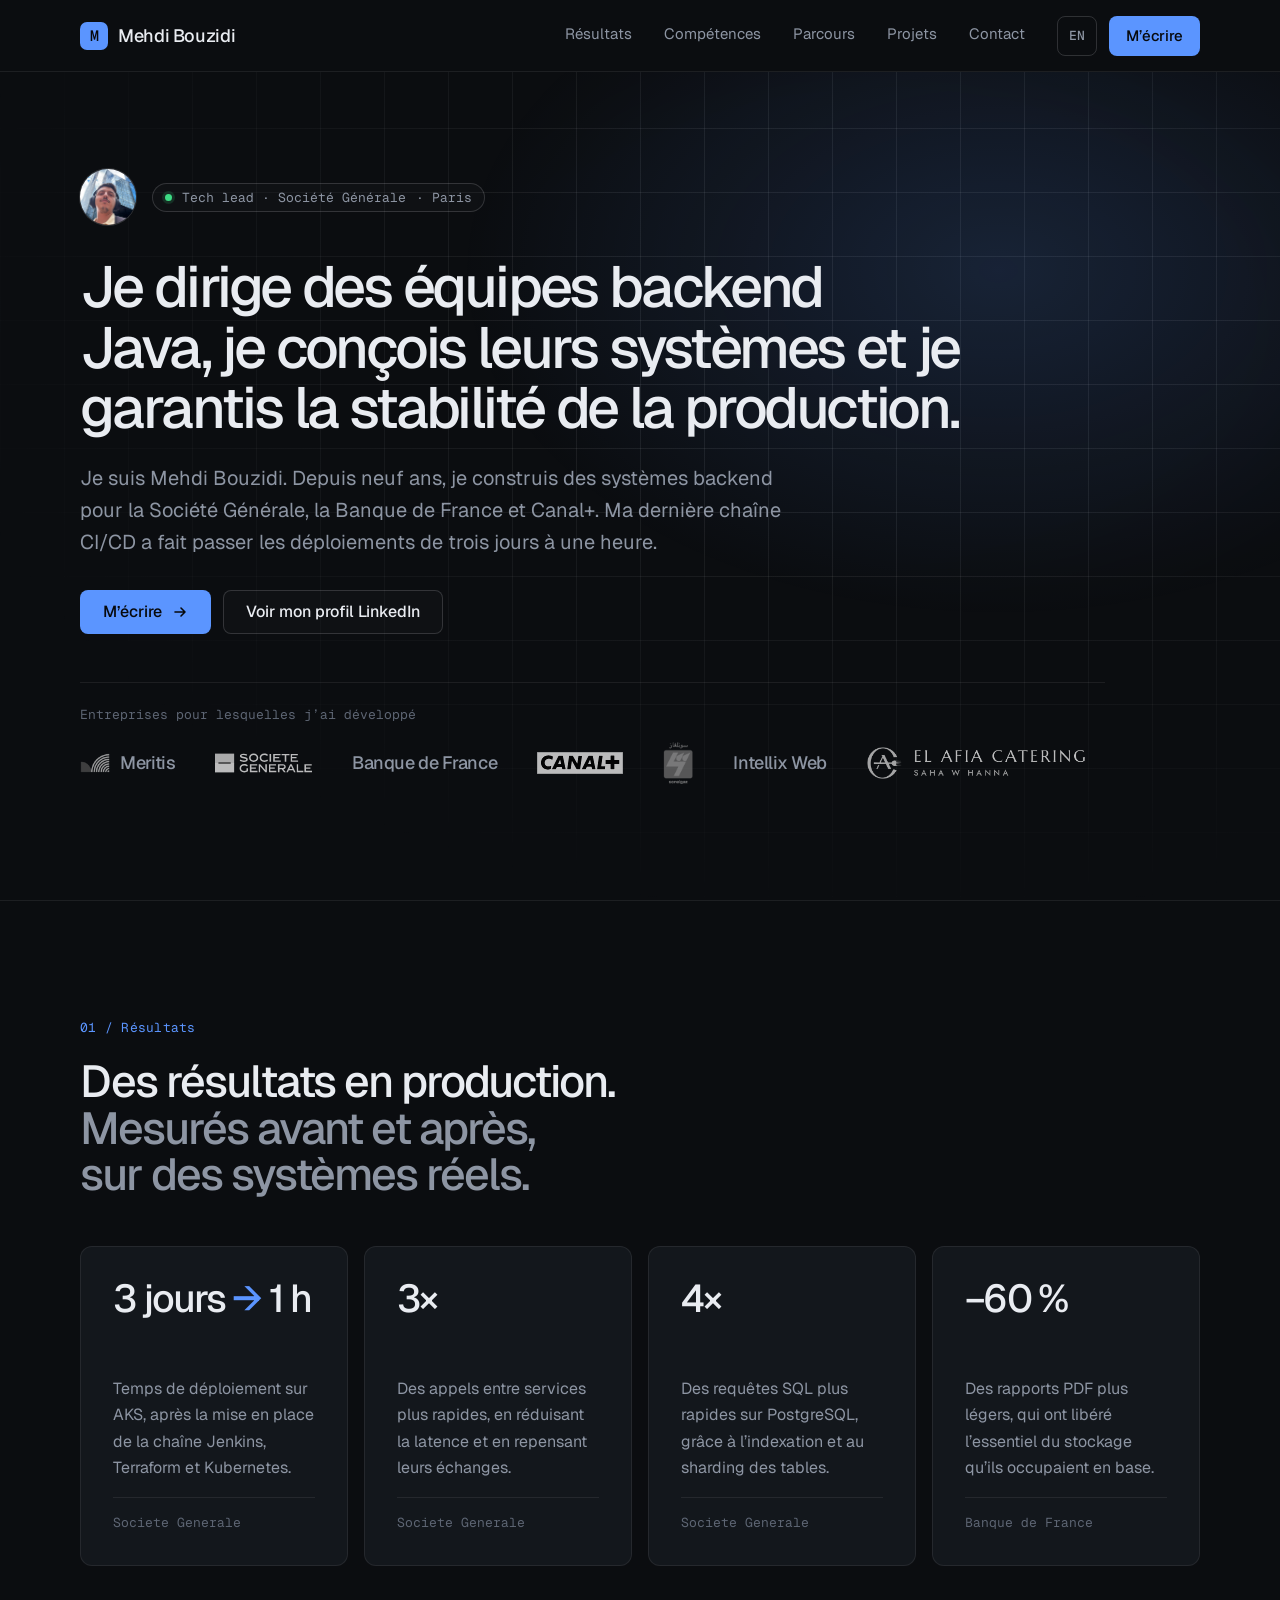
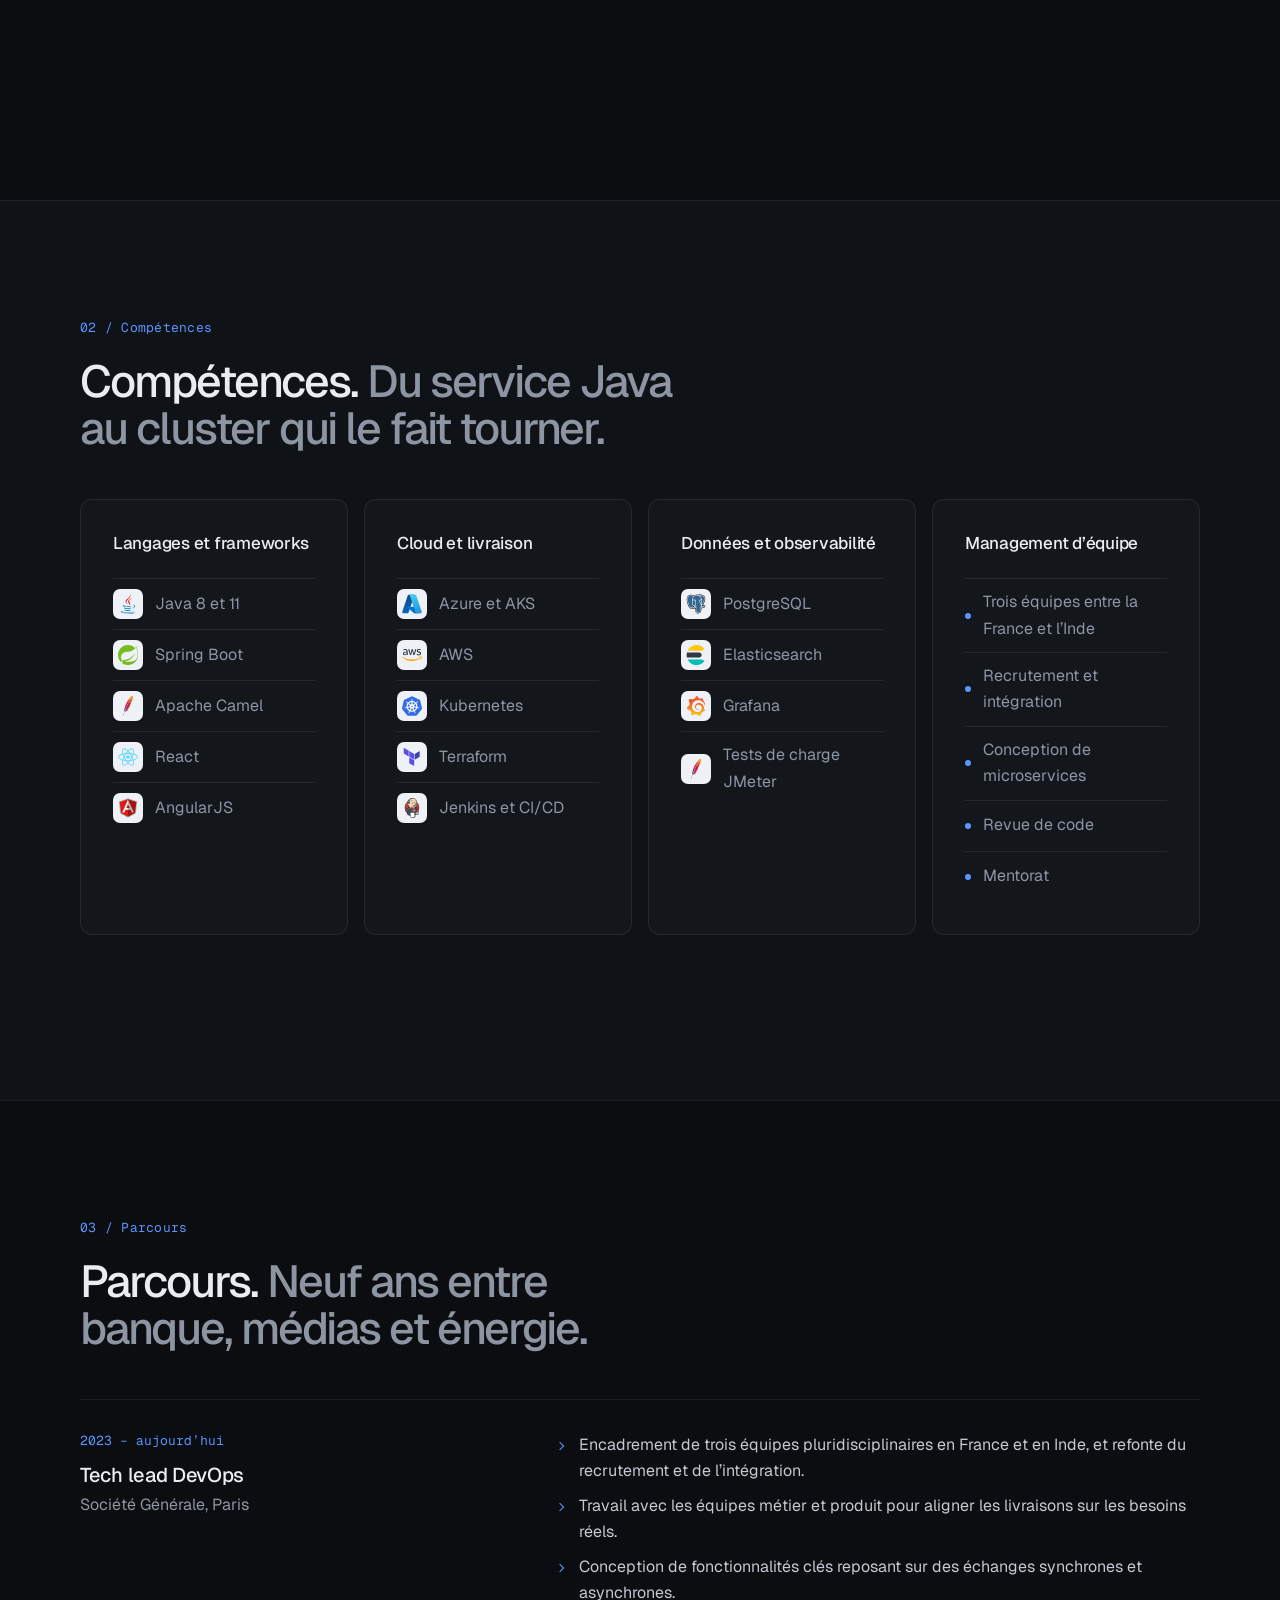
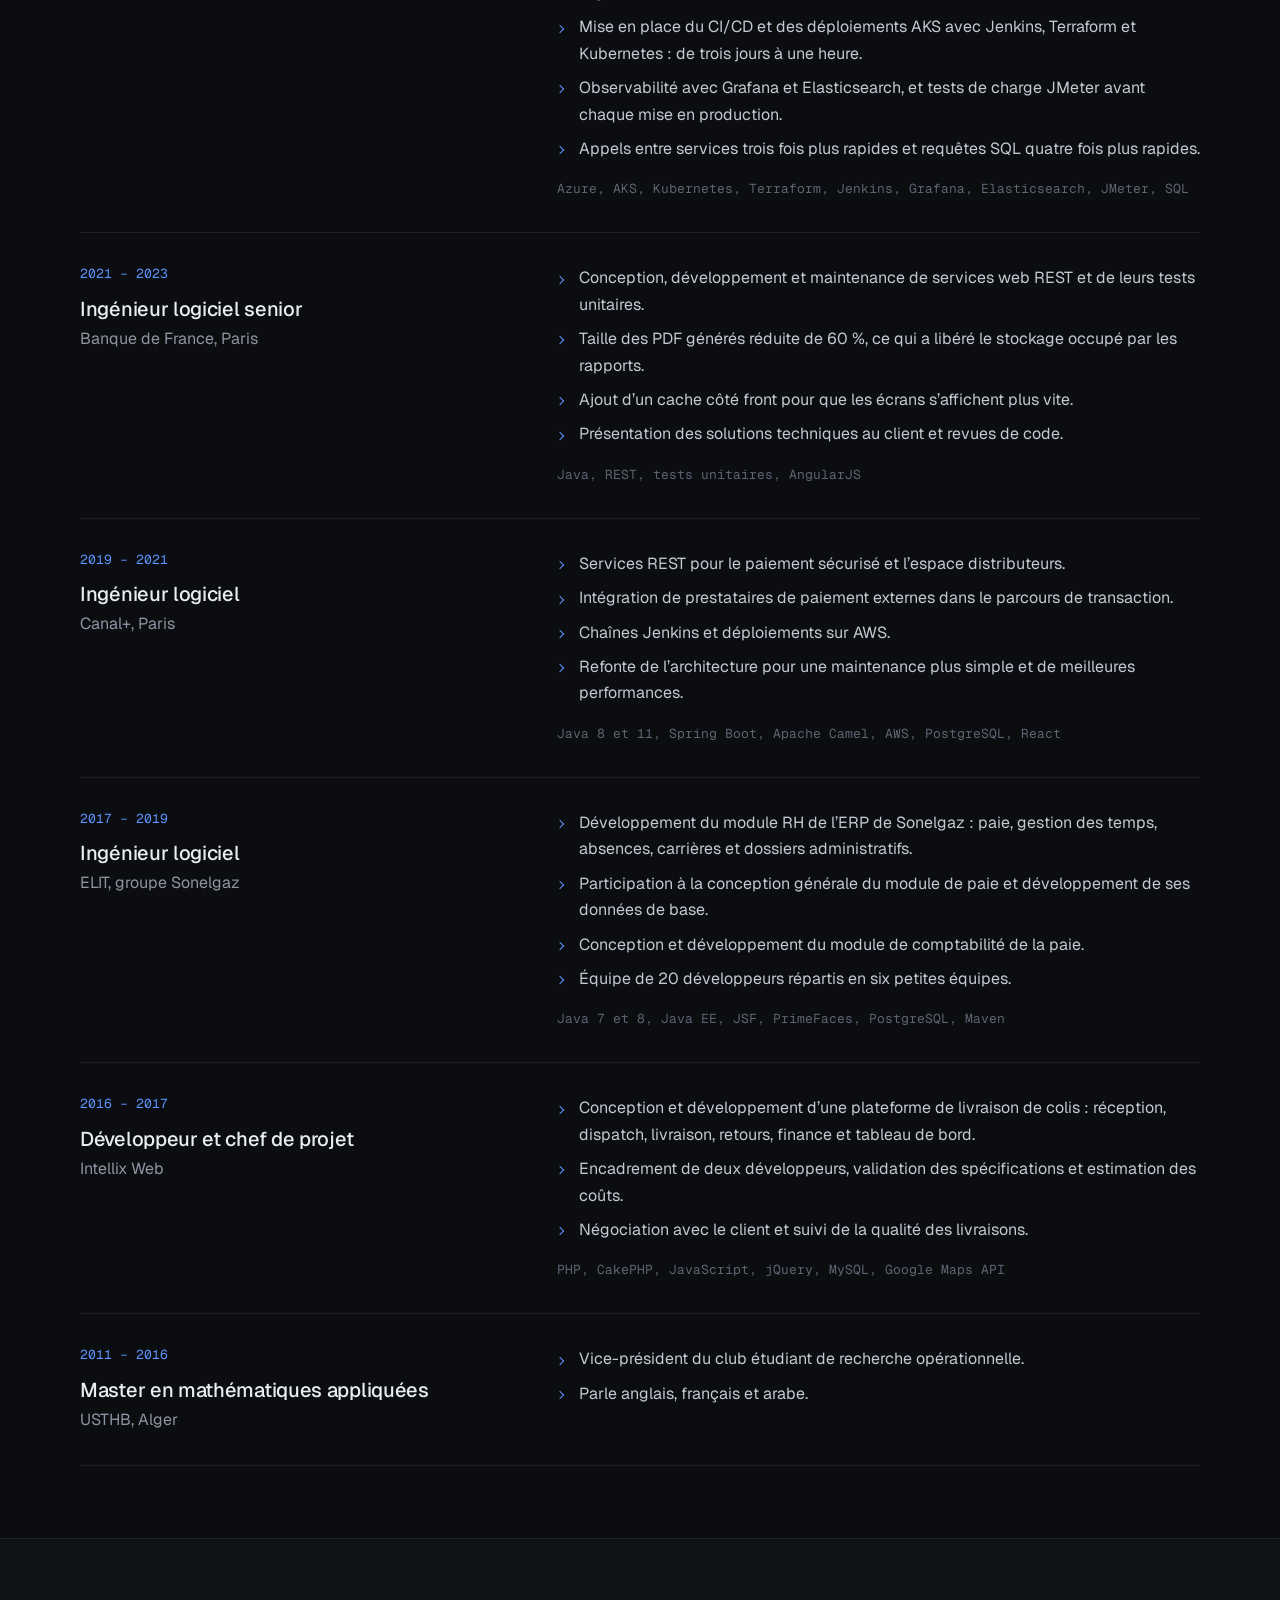
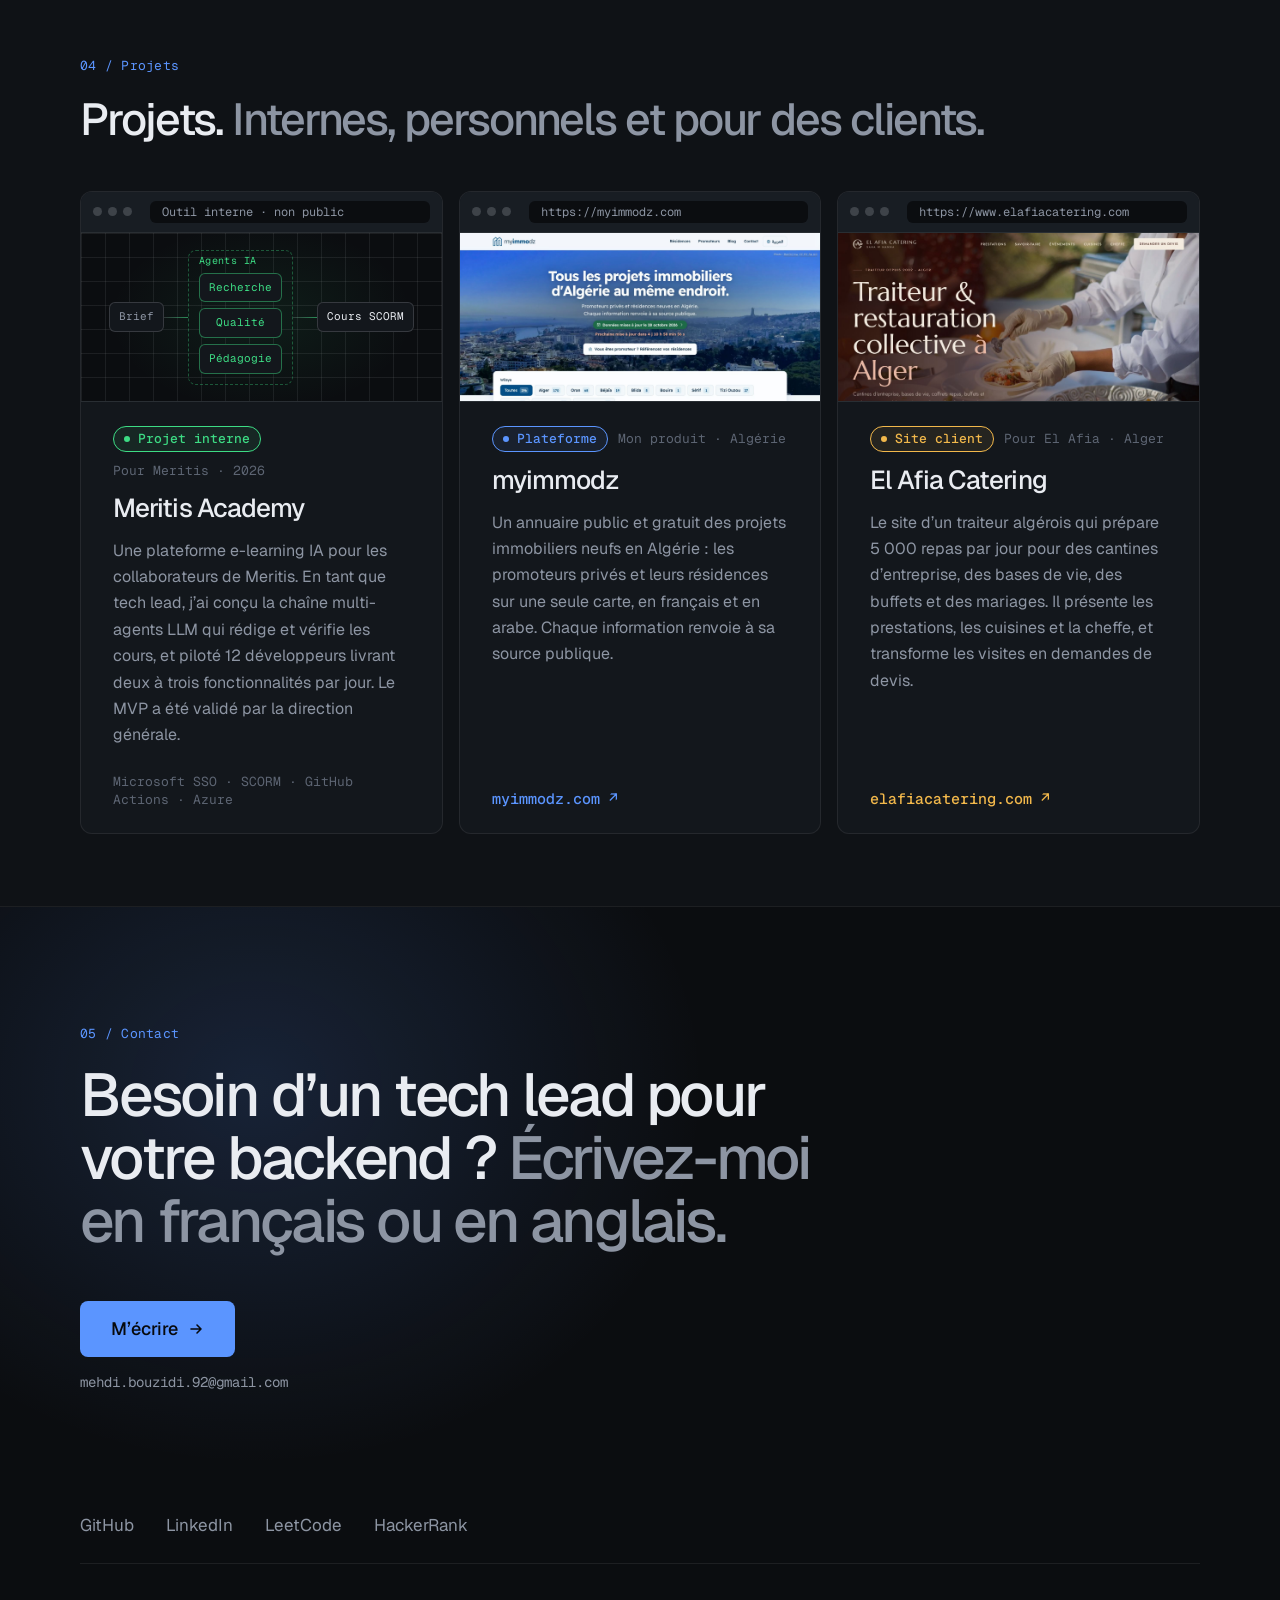
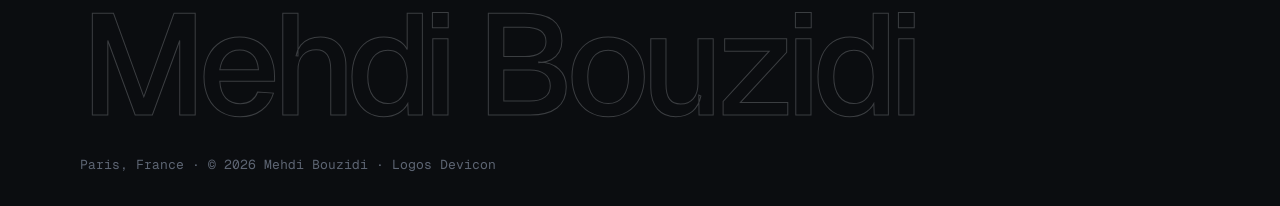
==== fr/index.html @ deb36b51 "Add a French version at /fr/ - fr/index.html: the full page translated, with French title, descripti" ====
<!DOCTYPE html>
<html lang="fr">
<head>
  <meta charset="UTF-8">
  <meta name="viewport" content="width=device-width, initial-scale=1, viewport-fit=cover">
  <title>Mehdi Bouzidi — Tech lead Java et DevOps à Paris</title>
  <meta name="description" content="Mehdi Bouzidi, tech lead à Paris. Neuf ans à mener des équipes Java et Spring Boot et à faire tourner la production sur Kubernetes, Azure et AWS.">
  <meta name="author" content="Mehdi Bouzidi">
  <meta name="robots" content="index, follow, max-image-preview:large">
  <link rel="canonical" href="https://mehdibouzidi.com/fr/">
  <link rel="alternate" hreflang="en" href="https://mehdibouzidi.com/">
  <link rel="alternate" hreflang="fr" href="https://mehdibouzidi.com/fr/">
  <link rel="alternate" hreflang="x-default" href="https://mehdibouzidi.com/">
  <meta name="theme-color" content="#0b0d10">
  <link rel="icon" href="/favicon.svg" type="image/svg+xml">
  <link rel="icon" href="/favicon-32.png" type="image/png" sizes="32x32">
  <link rel="apple-touch-icon" href="/apple-touch-icon.png">

  <!-- Share previews (LinkedIn, Slack, X, WhatsApp) -->
  <meta property="og:type" content="profile">
  <meta property="og:site_name" content="Mehdi Bouzidi">
  <meta property="og:locale" content="fr_FR">
  <meta property="og:locale:alternate" content="en_US">
  <meta property="og:url" content="https://mehdibouzidi.com/fr/">
  <meta property="og:title" content="Mehdi Bouzidi — Tech lead Java et DevOps">
  <meta property="og:description" content="Je dirige des équipes backend Java, je conçois leurs systèmes et je garantis la stabilité de la production. Neuf ans à Paris : Société Générale, Banque de France, Canal+.">
  <meta property="og:image" content="https://mehdibouzidi.com/assets/share-fr.png">
  <meta property="og:image:width" content="1200">
  <meta property="og:image:height" content="630">
  <meta property="og:image:alt" content="Mehdi Bouzidi, tech lead Java et DevOps à Paris">
  <meta property="profile:first_name" content="Mehdi">
  <meta property="profile:last_name" content="Bouzidi">
  <meta name="twitter:card" content="summary_large_image">
  <meta name="twitter:title" content="Mehdi Bouzidi — Tech lead Java et DevOps">
  <meta name="twitter:description" content="Je dirige des équipes backend Java, je conçois leurs systèmes et je garantis la stabilité de la production.">
  <meta name="twitter:image" content="https://mehdibouzidi.com/assets/share-fr.png">

  <script type="application/ld+json">
{
  "@context": "https://schema.org",
  "@graph": [
    {
      "@type": "Person",
      "@id": "https://mehdibouzidi.com/#person",
      "name": "Mehdi Bouzidi",
      "url": "https://mehdibouzidi.com/",
      "image": "https://mehdibouzidi.com/assets/portrait.jpg",
      "jobTitle": "Tech lead Java et DevOps",
      "email": "mailto:mehdi.bouzidi.92@gmail.com",
      "address": {
        "@type": "PostalAddress",
        "addressLocality": "Paris",
        "addressCountry": "FR"
      },
      "alumniOf": {
        "@type": "CollegeOrUniversity",
        "name": "University of Science and Technology Houari Boumediene"
      },
      "knowsLanguage": [
        "en",
        "fr",
        "ar"
      ],
      "knowsAbout": [
        "Java",
        "Spring Boot",
        "Microservices",
        "Kubernetes",
        "Azure AKS",
        "AWS",
        "Terraform",
        "Jenkins",
        "CI/CD",
        "PostgreSQL",
        "Elasticsearch",
        "Grafana",
        "Observability",
        "Technical leadership",
        "LLM multi-agent systems"
      ],
      "sameAs": [
        "https://github.com/mehdibouzidi",
        "https://www.linkedin.com/in/mehdibouzidi/",
        "https://leetcode.com/u/mehdibouzidi/",
        "https://www.hackerrank.com/profile/mehdi_bouzidi_92"
      ]
    },
    {
      "@type": "ProfilePage",
      "@id": "https://mehdibouzidi.com/fr/#page",
      "url": "https://mehdibouzidi.com/fr/",
      "name": "Mehdi Bouzidi — Tech lead Java et DevOps à Paris",
      "inLanguage": "fr",
      "mainEntity": {
        "@id": "https://mehdibouzidi.com/#person"
      }
    },
    {
      "@type": "WebSite",
      "@id": "https://mehdibouzidi.com/#site",
      "url": "https://mehdibouzidi.com/",
      "name": "Mehdi Bouzidi",
      "publisher": {
        "@id": "https://mehdibouzidi.com/#person"
      }
    },
    {
      "@type": "WebSite",
      "name": "myimmodz",
      "url": "https://myimmodz.com/",
      "description": "Annuaire public des projets immobiliers neufs des promoteurs privés en Algérie.",
      "creator": {
        "@id": "https://mehdibouzidi.com/#person"
      }
    },
    {
      "@type": "WebSite",
      "name": "El Afia Catering",
      "url": "https://www.elafiacatering.com/",
      "description": "Site d'un traiteur à Alger.",
      "creator": {
        "@id": "https://mehdibouzidi.com/#person"
      }
    }
  ]
}
  </script>

  <!-- Google Analytics -->
  <script async src="https://www.googletagmanager.com/gtag/js?id=G-M9YEFMYHX3"></script>
  <script>
    window.dataLayer = window.dataLayer || [];
    function gtag(){dataLayer.push(arguments);}
    gtag('js', new Date());
    gtag('config', 'G-M9YEFMYHX3');
  </script>
  <link rel="preconnect" href="https://fonts.googleapis.com">
  <link rel="preconnect" href="https://fonts.gstatic.com" crossorigin>
  <link rel="stylesheet" href="https://fonts.googleapis.com/css2?family=Geist+Mono:wght@400;500&family=Geist:wght@400;500&display=swap">
  <link rel="stylesheet" href="../style.css">
</head>
<body>
  <!-- Direction: dark technical. Near-black ground, off-white ink, one electric-blue accent.
       Type: Geist (display + text), Geist Mono for labels, dates and meta. Hero: type-led over a faint grid.
       Close: type close in a lit panel, wordmark set large. -->

  <header class="nav">
    <div class="wrap nav__row">
      <a class="skip-link" href="#top">Aller au contenu</a>
      <a class="logo" href="#top" aria-label="Mehdi Bouzidi, retour en haut">
        <span class="mark" aria-hidden="true">M</span>
        <span>Mehdi Bouzidi</span>
      </a>
      <nav class="nav__links" aria-label="Sections">
        <a class="link" href="#results">Résultats</a>
        <a class="link" href="#skills">Compétences</a>
        <a class="link" href="#experience">Parcours</a>
        <a class="link" href="#projects">Projets</a>
        <a class="link" href="#contact">Contact</a>
      </nav>
      <a class="lang" href="/" hreflang="en" lang="en" aria-label="Read in English">EN</a>
      <a class="btn btn--primary nav__btn" href="mailto:mehdi.bouzidi.92@gmail.com">M&rsquo;écrire</a>
    </div>
  </header>

  <main id="top">

    <!-- HERO -->
    <section class="hero" data-enter>
      <div class="hero__bg" aria-hidden="true"></div>
      <div class="wrap hero__grid">
        <div class="hero__text">
          <div class="hero__id">
            <figure class="hero__photo">
              <img src="../assets/portrait.jpg" width="960" height="1200" alt="Portrait de Mehdi Bouzidi" fetchpriority="high" decoding="async">
            </figure>
            <p class="hero__notice"><span class="status" aria-hidden="true"></span>Tech lead &middot; Société Générale<span class="hide-phone"> &middot; Paris</span></p>
          </div>
          <h1>Je dirige des équipes backend Java, je conçois leurs systèmes et je garantis la stabilité de la production.</h1>
          <p class="hero__lead">Je suis Mehdi Bouzidi. Depuis neuf ans, je construis des systèmes backend pour la Société Générale, la Banque de France et Canal+. Ma dernière chaîne CI/CD a fait passer les déploiements de trois jours à une heure.</p>
          <div class="btn-row">
            <a class="btn btn--primary" href="mailto:mehdi.bouzidi.92@gmail.com">M&rsquo;écrire
              <svg class="m-arrow" viewBox="0 0 16 16" aria-hidden="true"><path d="M3 8h10M9 4l4 4-4 4" fill="none" stroke="currentColor" stroke-width="1.6" stroke-linecap="round" stroke-linejoin="round"/></svg>
            </a>
            <a class="btn btn--secondary" href="https://www.linkedin.com/in/mehdibouzidi/" target="_blank" rel="me noopener">Voir mon profil LinkedIn</a>
          </div>
          <div class="clients">
            <p class="clients__label">Entreprises pour lesquelles j&rsquo;ai développé</p>
            <ul class="clients__row">
              <li class="clients__mark"><img src="../assets/clients/meritis-mark.png" alt="" width="192" height="192" class="clients__meritis"><span class="clients__name">Meritis</span></li>
              <li><img src="../assets/clients/societe-generale.svg" alt="Société Générale" width="148" height="40"></li>
              <!-- Banque de France: logo file still to come, name set as text for now -->
              <li class="clients__name">Banque de France</li>
              <li><img src="../assets/clients/canal-plus.svg" alt="Canal+" width="110" height="28" class="clients__canal"></li>
              <li><img src="../assets/clients/sonelgaz.png" alt="Sonelgaz" width="35" height="48" class="clients__sonelgaz"></li>
              <!-- Intellix Web: logo file still to come, name set as text for now -->
              <li class="clients__name">Intellix Web</li>
              <li><img src="../assets/clients/elafia-catering.png" alt="El Afia Catering" width="757" height="111" class="clients__elafia"></li>
            </ul>
          </div>
        </div>
      </div>
    </section>

    <!-- RESULTS -->
    <section class="section" id="results">
      <div class="wrap">
        <p class="eyebrow">01 / Résultats</p>
        <h2>Des résultats en production. <span class="muted">Mesurés avant et après, sur des systèmes réels.</span></h2>
        <div class="stats">
          <article class="card stat">
            <p class="stat__figure">3&nbsp;jours <span class="stat__arrow" aria-hidden="true">&rarr;</span> 1&nbsp;h</p>
            <p class="stat__text">Temps de déploiement sur AKS, après la mise en place de la chaîne Jenkins, Terraform et Kubernetes.</p>
            <p class="stat__meta">Societe Generale</p>
          </article>
          <article class="card stat">
            <p class="stat__figure">3&times;</p>
            <p class="stat__text">Des appels entre services plus rapides, en réduisant la latence et en repensant leurs échanges.</p>
            <p class="stat__meta">Societe Generale</p>
          </article>
          <article class="card stat">
            <p class="stat__figure">4&times;</p>
            <p class="stat__text">Des requêtes SQL plus rapides sur PostgreSQL, grâce à l&rsquo;indexation et au sharding des tables.</p>
            <p class="stat__meta">Societe Generale</p>
          </article>
          <article class="card stat">
            <p class="stat__figure">&minus;60&nbsp;%</p>
            <p class="stat__text">Des rapports PDF plus légers, qui ont libéré l&rsquo;essentiel du stockage qu&rsquo;ils occupaient en base.</p>
            <p class="stat__meta">Banque de France</p>
          </article>
        </div>
      </div>
    </section>

    <!-- SKILLS -->
    <section class="section section--alt" id="skills">
      <div class="wrap">
        <p class="eyebrow">02 / Compétences</p>
        <h2>Compétences. <span class="muted">Du service Java au cluster qui le fait tourner.</span></h2>
        <div class="skills">
          <article class="card skill">
            <h3>Langages et frameworks</h3>
            <ul class="tools">
              <li><img src="../assets/icons/java-original.svg" alt="" width="24" height="24">Java 8 et 11</li>
              <li><img src="../assets/icons/spring-original.svg" alt="" width="24" height="24">Spring Boot</li>
              <li><img src="../assets/icons/apache-original.svg" alt="" width="24" height="24">Apache Camel</li>
              <li><img src="../assets/icons/react-original.svg" alt="" width="24" height="24">React</li>
              <li><img src="../assets/icons/angularjs-original.svg" alt="" width="24" height="24">AngularJS</li>
            </ul>
          </article>
          <article class="card skill">
            <h3>Cloud et livraison</h3>
            <ul class="tools">
              <li><img src="../assets/icons/azure-original.svg" alt="" width="24" height="24">Azure et AKS</li>
              <li><img src="../assets/icons/amazonwebservices-original-wordmark.svg" alt="" width="24" height="24">AWS</li>
              <li><img src="../assets/icons/kubernetes-original.svg" alt="" width="24" height="24">Kubernetes</li>
              <li><img src="../assets/icons/terraform-original.svg" alt="" width="24" height="24">Terraform</li>
              <li><img src="../assets/icons/jenkins-original.svg" alt="" width="24" height="24">Jenkins et CI/CD</li>
            </ul>
          </article>
          <article class="card skill">
            <h3>Données et observabilité</h3>
            <ul class="tools">
              <li><img src="../assets/icons/postgresql-original.svg" alt="" width="24" height="24">PostgreSQL</li>
              <li><img src="../assets/icons/elasticsearch-original.svg" alt="" width="24" height="24">Elasticsearch</li>
              <li><img src="../assets/icons/grafana-original.svg" alt="" width="24" height="24">Grafana</li>
              <li><img src="../assets/icons/apache-original.svg" alt="" width="24" height="24">Tests de charge JMeter</li>
            </ul>
          </article>
          <article class="card skill">
            <h3>Management d&rsquo;équipe</h3>
            <ul class="tools tools--plain">
              <li>Trois équipes entre la France et l&rsquo;Inde</li>
              <li>Recrutement et intégration</li>
              <li>Conception de microservices</li>
              <li>Revue de code</li>
              <li>Mentorat</li>
            </ul>
          </article>
        </div>
      </div>
    </section>

    <!-- EXPERIENCE -->
    <section class="section" id="experience" style="--h: 2">
      <div class="wrap">
        <p class="eyebrow">03 / Parcours</p>
        <h2>Parcours. <span class="muted">Neuf ans entre banque, médias et énergie.</span></h2>
        <ol class="jobs">
          <li class="job">
            <div class="job__head">
              <p class="job__date">2023 &ndash; aujourd&rsquo;hui</p>
              <h3>Tech lead DevOps</h3>
              <p class="job__org">Société Générale, Paris</p>
            </div>
            <div class="job__body">
              <ul>
                <li>Encadrement de trois équipes pluridisciplinaires en France et en Inde, et refonte du recrutement et de l&rsquo;intégration.</li>
                <li>Travail avec les équipes métier et produit pour aligner les livraisons sur les besoins réels.</li>
                <li>Conception de fonctionnalités clés reposant sur des échanges synchrones et asynchrones.</li>
                <li>Mise en place du CI/CD et des déploiements AKS avec Jenkins, Terraform et Kubernetes : de trois jours à une heure.</li>
                <li>Observabilité avec Grafana et Elasticsearch, et tests de charge JMeter avant chaque mise en production.</li>
                <li>Appels entre services trois fois plus rapides et requêtes SQL quatre fois plus rapides.</li>
              </ul>
              <p class="job__stack">Azure, AKS, Kubernetes, Terraform, Jenkins, Grafana, Elasticsearch, JMeter, SQL</p>
            </div>
          </li>
          <li class="job">
            <div class="job__head">
              <p class="job__date">2021 &ndash; 2023</p>
              <h3>Ingénieur logiciel senior</h3>
              <p class="job__org">Banque de France, Paris</p>
            </div>
            <div class="job__body">
              <ul>
                <li>Conception, développement et maintenance de services web REST et de leurs tests unitaires.</li>
                <li>Taille des PDF générés réduite de 60&nbsp;%, ce qui a libéré le stockage occupé par les rapports.</li>
                <li>Ajout d&rsquo;un cache côté front pour que les écrans s&rsquo;affichent plus vite.</li>
                <li>Présentation des solutions techniques au client et revues de code.</li>
              </ul>
              <p class="job__stack">Java, REST, tests unitaires, AngularJS</p>
            </div>
          </li>
          <li class="job">
            <div class="job__head">
              <p class="job__date">2019 &ndash; 2021</p>
              <h3>Ingénieur logiciel</h3>
              <p class="job__org">Canal+, Paris</p>
            </div>
            <div class="job__body">
              <ul>
                <li>Services REST pour le paiement sécurisé et l&rsquo;espace distributeurs.</li>
                <li>Intégration de prestataires de paiement externes dans le parcours de transaction.</li>
                <li>Chaînes Jenkins et déploiements sur AWS.</li>
                <li>Refonte de l&rsquo;architecture pour une maintenance plus simple et de meilleures performances.</li>
              </ul>
              <p class="job__stack">Java 8 et 11, Spring Boot, Apache Camel, AWS, PostgreSQL, React</p>
            </div>
          </li>
          <li class="job">
            <div class="job__head">
              <p class="job__date">2017 &ndash; 2019</p>
              <h3>Ingénieur logiciel</h3>
              <p class="job__org">ELIT, groupe Sonelgaz</p>
            </div>
            <div class="job__body">
              <ul>
                <li>Développement du module RH de l&rsquo;ERP de Sonelgaz : paie, gestion des temps, absences, carrières et dossiers administratifs.</li>
                <li>Participation à la conception générale du module de paie et développement de ses données de base.</li>
                <li>Conception et développement du module de comptabilité de la paie.</li>
                <li>Équipe de 20 développeurs répartis en six petites équipes.</li>
              </ul>
              <p class="job__stack">Java 7 et 8, Java EE, JSF, PrimeFaces, PostgreSQL, Maven</p>
            </div>
          </li>
          <li class="job">
            <div class="job__head">
              <p class="job__date">2016 &ndash; 2017</p>
              <h3>Développeur et chef de projet</h3>
              <p class="job__org">Intellix Web</p>
            </div>
            <div class="job__body">
              <ul>
                <li>Conception et développement d&rsquo;une plateforme de livraison de colis : réception, dispatch, livraison, retours, finance et tableau de bord.</li>
                <li>Encadrement de deux développeurs, validation des spécifications et estimation des coûts.</li>
                <li>Négociation avec le client et suivi de la qualité des livraisons.</li>
              </ul>
              <p class="job__stack">PHP, CakePHP, JavaScript, jQuery, MySQL, Google Maps API</p>
            </div>
          </li>
          <li class="job">
            <div class="job__head">
              <p class="job__date">2011 &ndash; 2016</p>
              <h3>Master en mathématiques appliquées</h3>
              <p class="job__org">USTHB, Alger</p>
            </div>
            <div class="job__body">
              <ul>
                <li>Vice-président du club étudiant de recherche opérationnelle.</li>
                <li>Parle anglais, français et arabe.</li>
              </ul>
            </div>
          </li>
        </ol>
      </div>
    </section>

    <!-- PROJECTS -->
    <section class="section section--alt" id="projects">
      <div class="wrap">
        <p class="eyebrow">04 / Projets</p>
        <h2 class="h2--wide">Projets. <span class="muted">Internes, personnels et pour des clients.</span></h2>
        <div class="projects">
          <article class="card project project--internal">
            <div class="project__shot project__shot--static">
              <span class="browser" aria-hidden="true"><span></span><span></span><span></span><span class="browser__url">Outil interne &middot; non public</span></span>
              <!-- No public screenshot: the panel shows how the content agents hand work to each other. -->
              <div class="flow" role="img" aria-label="Un brief de formation passe par trois agents IA, recherche, qualité et pédagogie, et ressort en cours SCORM">
                <span class="flow__node">Brief</span>
                <span class="flow__line" aria-hidden="true"></span>
                <span class="flow__group">
                  <span class="flow__label">Agents IA</span>
                  <span class="flow__node flow__node--agent">Recherche</span>
                  <span class="flow__node flow__node--agent">Qualité</span>
                  <span class="flow__node flow__node--agent">Pédagogie</span>
                </span>
                <span class="flow__line" aria-hidden="true"></span>
                <span class="flow__node flow__node--out">Cours SCORM</span>
              </div>
            </div>
            <div class="project__text">
              <p class="project__meta"><span class="tag tag--internal">Projet interne</span>Pour Meritis &middot; 2026</p>
              <h3>Meritis Academy</h3>
              <p>Une plateforme e-learning IA pour les collaborateurs de Meritis. En tant que tech lead, j&rsquo;ai conçu la chaîne multi-agents LLM qui rédige et vérifie les cours, et piloté 12 développeurs livrant deux à trois fonctionnalités par jour. Le MVP a été validé par la direction générale.</p>
              <p class="project__link project__link--muted">Microsoft SSO &middot; SCORM &middot; GitHub Actions &middot; Azure</p>
            </div>
          </article>
          <article class="card project project--platform">
            <a class="project__shot" href="https://myimmodz.com/" target="_blank" rel="noopener" aria-label="Ouvrir myimmodz.com">
              <span class="browser" aria-hidden="true"><span></span><span></span><span></span><span class="browser__url">https://myimmodz.com</span></span>
              <img src="../assets/projects/myimmodz.jpg" width="1680" height="1050" alt="Page d&rsquo;accueil de myimmodz, avec un panneau de recherche sur une vue d&rsquo;Alger" loading="lazy">
            </a>
            <div class="project__text">
              <p class="project__meta"><span class="tag tag--platform">Plateforme</span>Mon produit &middot; Algérie</p>
              <h3>myimmodz</h3>
              <p>Un annuaire public et gratuit des projets immobiliers neufs en Algérie : les promoteurs privés et leurs résidences sur une seule carte, en français et en arabe. Chaque information renvoie à sa source publique.</p>
              <p class="project__link"><a class="link" href="https://myimmodz.com/" target="_blank" rel="noopener">myimmodz.com <span aria-hidden="true">&nearr;</span></a></p>
            </div>
          </article>
          <article class="card project project--client">
            <a class="project__shot" href="https://www.elafiacatering.com/" target="_blank" rel="noopener" aria-label="Ouvrir elafiacatering.com">
              <span class="browser" aria-hidden="true"><span></span><span></span><span></span><span class="browser__url">https://www.elafiacatering.com</span></span>
              <img src="../assets/projects/elafia-catering.jpg" width="1680" height="1050" alt="Page d&rsquo;accueil du site El Afia Catering" loading="lazy">
            </a>
            <div class="project__text">
              <p class="project__meta"><span class="tag tag--client">Site client</span>Pour El Afia &middot; Alger</p>
              <h3>El Afia Catering</h3>
              <p>Le site d&rsquo;un traiteur algérois qui prépare 5&nbsp;000 repas par jour pour des cantines d&rsquo;entreprise, des bases de vie, des buffets et des mariages. Il présente les prestations, les cuisines et la cheffe, et transforme les visites en demandes de devis.</p>
              <p class="project__link"><a class="link" href="https://www.elafiacatering.com/" target="_blank" rel="noopener">elafiacatering.com <span aria-hidden="true">&nearr;</span></a></p>
            </div>
          </article>
        </div>
      </div>
    </section>

  </main>

  <!-- CLOSE + FOOTER -->
  <footer class="closing" id="contact">
    <div class="wrap closing__grid">
      <div class="close">
        <p class="eyebrow">05 / Contact</p>
        <h2>Besoin d&rsquo;un tech lead pour votre backend&nbsp;? <span class="muted">Écrivez-moi en français ou en anglais.</span></h2>
        <div class="btn-row">
          <a class="btn btn--primary btn--xl" href="mailto:mehdi.bouzidi.92@gmail.com">M&rsquo;écrire
            <svg class="m-arrow" viewBox="0 0 16 16" aria-hidden="true"><path d="M3 8h10M9 4l4 4-4 4" fill="none" stroke="currentColor" stroke-width="1.6" stroke-linecap="round" stroke-linejoin="round"/></svg>
          </a>
        </div>
        <p class="close__mail">mehdi.bouzidi.92@gmail.com</p>
      </div>
      <div class="foot">
        <ul class="foot__links">
          <li><a class="link" href="https://github.com/mehdibouzidi" target="_blank" rel="me noopener">GitHub</a></li>
          <li><a class="link" href="https://www.linkedin.com/in/mehdibouzidi/" target="_blank" rel="me noopener">LinkedIn</a></li>
          <li><a class="link" href="https://leetcode.com/u/mehdibouzidi/" target="_blank" rel="me noopener">LeetCode</a></li>
          <li><a class="link" href="https://www.hackerrank.com/profile/mehdi_bouzidi_92" target="_blank" rel="me noopener">HackerRank</a></li>
        </ul>
        <p class="wordmark" aria-hidden="true">Mehdi Bouzidi</p>
        <p class="legal">Paris, France &middot; &copy; 2026 Mehdi Bouzidi &middot; Logos Devicon</p>
      </div>
    </div>
  </footer>
</body>
</html>
---- style.css ----
/* ── Tokens ──────────────────────────────────────────────── */
:root {
  /* colour: near-black ground, off-white ink, one electric-blue accent */
  --g-main: #0b0d10;
  --g-alt: #0f1216;
  --surface: #13171c;
  --surface-2: #181d23;
  --ink: #e9ecf1;
  --muted: #8d95a3;
  --faint: #5d6573;
  --line: rgba(233, 236, 241, .08);
  --line-strong: rgba(233, 236, 241, .16);
  --action: #5b95ff;
  --action-hover: #7eacff;
  --action-ink: #07090c;
  --glow: rgba(91, 149, 255, .16);
  --client: #f2b84b;
  --internal: #3ddc84;

  /* type */
  --f-display: "Geist", ui-sans-serif, system-ui, sans-serif;
  --f-mono: "Geist Mono", ui-monospace, monospace;
  --t-h1: clamp(40px, 3.3vw + 24px, 72px);
  --t-h2: clamp(30px, 1.7vw + 23px, 48px);
  --t-h3: 20px;
  --t-lead: clamp(18px, .3vw + 17px, 20px);
  --t-stat: clamp(34px, 1vw + 26px, 44px);
  --t-body: 16px;
  --t-small: 14px;
  --t-label: 13px;

  /* rhythm */
  --nav: 72px;
  --padt: 120px;
  --padb: 72px;
  --gut: 80px;
  --s-3: 12px; --s-4: 16px; --s-5: 24px; --s-6: 32px; --s-7: 48px; --s-8: 64px;

  /* radius (sharp: developer tools) */
  --r-lg: 12px;
  --r-md: 10px;
  --r-btn: 8px;
  --btn-h: 44px;

  --ease: cubic-bezier(.2, .7, .2, 1);
  color-scheme: dark;
}

@media (max-width: 1023px) { :root { --gut: 48px; } }
@media (max-width: 639px) {
  :root { --nav: 56px; --padt: 96px; --padb: 48px; --gut: 24px; }
}

/* ── Base ────────────────────────────────────────────────── */
*, *::before, *::after { box-sizing: border-box; }
html, body { margin: 0; }
html { scroll-behavior: auto; -webkit-text-size-adjust: 100%; }

body {
  background: var(--g-main);
  color: var(--ink);
  font: 400 var(--t-body)/1.65 var(--f-display);
  -webkit-font-smoothing: antialiased;
}

h1, h2, h3, p, ul, ol, figure { margin: 0; padding: 0; }
ul, ol { list-style: none; }
img { display: block; max-width: 100%; height: auto; }

h1, h2 {
  font-weight: 500;
  line-height: 1.04;
  letter-spacing: -0.045em;
  text-wrap: balance;
}
h1 { font-size: var(--t-h1); }
h2 { font-size: var(--t-h2); max-width: 22ch; }
.h2--wide { max-width: none; }
h3 { font-size: var(--t-h3); font-weight: 500; letter-spacing: -0.015em; line-height: 1.3; }
.muted { color: var(--muted); }

.wrap {
  width: min(100% - 2 * var(--gut), 1280px);
  margin-inline: auto;
}

::selection { background: var(--action); color: var(--action-ink); }

:focus-visible {
  outline: 2px solid var(--action);
  outline-offset: 3px;
  border-radius: 4px;
}

.skip-link {
  position: absolute;
  left: var(--gut);
  top: -100px;
  z-index: 20;
  background: var(--ink);
  color: var(--g-main);
  padding: 10px 16px;
  border-radius: var(--r-btn);
  text-decoration: none;
}
.skip-link:focus { top: 12px; }

/* section label, mono */
.eyebrow {
  font: 400 var(--t-label)/1 var(--f-mono);
  color: var(--action);
  letter-spacing: .02em;
  margin-bottom: var(--s-5);
}

/* ── Links and buttons (one link look, one button pair) ───── */
.link {
  color: inherit;
  text-decoration: none;
  background: linear-gradient(currentColor, currentColor) 0 100% / 0 1px no-repeat;
  transition: background-size .3s var(--ease), color .2s;
  padding-bottom: 2px;
}
.link:hover { background-size: 100% 1px; }
.nav__links .link:hover, .foot__links .link:hover { color: var(--ink); }

.btn-row { display: flex; flex-wrap: wrap; gap: var(--s-3); }

.btn {
  display: inline-flex;
  align-items: center;
  justify-content: center;
  gap: 10px;
  min-height: var(--btn-h);
  padding: 0 22px;
  border-radius: var(--r-btn);
  border: 1px solid transparent;
  font: 500 16px/1 var(--f-display);
  text-decoration: none;
  white-space: nowrap;
  transition: transform .18s var(--ease), background-color .18s, border-color .18s, box-shadow .18s;
}
.btn:hover { transform: translateY(-1px); }
.btn:active { transform: translateY(0) scale(.98); }

.btn--primary { background: var(--action); color: var(--action-ink); }
.btn--primary:hover { background: var(--action-hover); box-shadow: 0 0 0 4px var(--glow); }
.btn--secondary { border-color: var(--line-strong); color: var(--ink); background: rgba(233, 236, 241, .02); }
.btn--secondary:hover { border-color: rgba(233, 236, 241, .4); }

.m-arrow { width: 16px; height: 16px; transition: transform .25s var(--ease); }
.btn:hover .m-arrow { transform: translateX(3px); }

.btn--xl { min-height: 56px; padding: 0 30px; font-size: 18px; }

/* ── Header ──────────────────────────────────────────────── */
.nav {
  position: fixed;
  inset: 0 0 auto;
  height: var(--nav);
  background: var(--g-main);
  border-bottom: 1px solid var(--line);
  z-index: 10;
}
.nav__row {
  height: 100%;
  display: flex;
  align-items: center;
  gap: var(--s-6);
}
.logo {
  display: inline-flex;
  align-items: center;
  gap: 10px;
  color: var(--ink);
  text-decoration: none;
  font-size: 18px;
  font-weight: 500;
  letter-spacing: -0.02em;
  margin-right: auto;
}
.mark {
  display: grid;
  place-items: center;
  width: 28px;
  height: 28px;
  border-radius: 7px;
  background: var(--action);
  color: var(--action-ink);
  font: 500 15px/1 var(--f-mono);
}
.nav__links { display: flex; gap: var(--s-6); font-size: 15px; color: var(--muted); }
.nav__btn { min-height: 40px; padding: 0 16px; font-size: 15px; }
.lang {
  display: inline-grid;
  place-items: center;
  min-width: 40px;
  min-height: 40px;
  padding: 0 10px;
  margin-right: calc(var(--s-3) - var(--s-6));
  border: 1px solid var(--line-strong);
  border-radius: var(--r-btn);
  font: 500 13px/1 var(--f-mono);
  color: var(--muted);
  text-decoration: none;
  transition: color .2s, border-color .2s;
}
.lang:hover { color: var(--ink); border-color: rgba(233, 236, 241, .4); }

/* ── Sections ────────────────────────────────────────────── */
main > section {
  min-height: calc(var(--h, 1) * 100svh);
  padding: var(--padt) 0 var(--padb);
  border-top: 1px solid var(--line);
}
main > section.hero { border-top: 0; }
.section--alt { background: var(--g-alt); }
.section h2 { margin-bottom: var(--s-7); }

/* ── Hero ────────────────────────────────────────────────── */
.hero {
  position: relative;
  min-height: 100svh;
  padding: calc(var(--nav) + 48px) 0 64px !important;
  display: flex;
  overflow: hidden;
}
.hero__bg {
  position: absolute;
  inset: 0;
  background:
    radial-gradient(60% 55% at 78% 30%, var(--glow), transparent 70%),
    linear-gradient(var(--line) 1px, transparent 1px) 0 0 / 64px 64px,
    linear-gradient(90deg, var(--line) 1px, transparent 1px) 0 0 / 64px 64px;
  -webkit-mask-image: radial-gradient(90% 80% at 70% 35%, #000 30%, transparent 85%);
          mask-image: radial-gradient(90% 80% at 70% 35%, #000 30%, transparent 85%);
  pointer-events: none;
}
.hero__grid {
  position: relative;
  z-index: 1;
  display: grid;
  grid-template-columns: repeat(12, 1fr);
  column-gap: 24px;
}
.hero__text { grid-column: 1 / span 11; align-self: center; }

.hero__id { display: flex; align-items: center; gap: var(--s-4); margin-bottom: var(--s-6); }
.hero__photo {
  flex: none;
  width: 56px;
  height: 56px;
  border-radius: 50%;
  overflow: hidden;
  background: var(--surface);
  box-shadow: 0 0 0 1px var(--line-strong);
}
.hero__photo img { width: 100%; height: 100%; object-fit: cover; object-position: center 30%; }
.hero__notice {
  display: inline-flex;
  align-items: center;
  gap: 10px;
  padding: 6px 12px;
  border: 1px solid var(--line-strong);
  border-radius: 999px;
  font: 400 var(--t-label)/1.2 var(--f-mono);
  color: var(--muted);
  background: rgba(233, 236, 241, .02);
}
.status {
  width: 7px;
  height: 7px;
  border-radius: 50%;
  background: #3ddc84;
  box-shadow: 0 0 0 3px rgba(61, 220, 132, .15);
}
.hero h1 { max-width: 21ch; }
.hero__lead {
  font-size: var(--t-lead);
  line-height: 1.6;
  color: var(--muted);
  max-width: 36em;
  margin: var(--s-5) 0 var(--s-6);
}

/* client logos: one height, set in the ink so they read on the dark ground */
.clients { margin-top: var(--s-7); padding-top: var(--s-5); border-top: 1px solid var(--line); max-width: 1060px; }
.clients__label { font: 400 var(--t-label)/1.2 var(--f-mono); color: var(--faint); margin-bottom: var(--s-4); }
.clients__row { display: flex; flex-wrap: wrap; align-items: center; gap: var(--s-4) 40px; }
.clients__row li { display: flex; align-items: center; height: 48px; color: var(--muted); transition: color .25s; }
.clients__row img {
  height: 26px;
  width: auto;
  filter: grayscale(1) invert(1) brightness(1.15);
  opacity: .72;
  transition: opacity .25s, transform .25s var(--ease);
}
.clients__row li:hover img { opacity: 1; transform: translateY(-2px); }
.clients__row li:hover { color: var(--ink); }
.clients__row .clients__canal { height: 22px; }
.clients__row .clients__sonelgaz { height: 42px; }
.clients__row .clients__elafia { height: 32px; }
.clients__mark { gap: 10px; }
.clients__row .clients__meritis { height: 30px; }
.clients__name { font-size: 18px; font-weight: 500; letter-spacing: -0.02em; white-space: nowrap; }

/* the hero enters once on load */
@keyframes enter { from { opacity: 0; transform: translateY(14px); } to { opacity: 1; transform: none; } }
@keyframes fade { from { opacity: 0; } to { opacity: 1; } }
[data-enter] h1,
[data-enter] .hero__lead,
[data-enter] .btn-row,
[data-enter] .clients,
[data-enter] .hero__id { animation: enter .8s var(--ease) both; }
[data-enter] h1 { animation-delay: .06s; }
[data-enter] .hero__lead { animation-delay: .14s; }
[data-enter] .btn-row { animation-delay: .22s; }
[data-enter] .clients { animation-delay: .3s; }
[data-enter] .hero__bg { animation: fade 1.6s ease both; }

/* ── Cards (one recipe) ──────────────────────────────────── */
.card {
  background: var(--surface);
  border: 1px solid var(--line);
  border-radius: var(--r-lg);
  padding: var(--s-6);
  transition: border-color .25s, transform .25s var(--ease);
}
.card:hover { border-color: var(--line-strong); }

/* Results */
.stats {
  display: grid;
  grid-template-columns: repeat(4, 1fr);
  gap: 16px;
}
.stat { display: flex; flex-direction: column; min-height: 320px; position: relative; overflow: hidden; }
.stat::before {
  content: "";
  position: absolute;
  inset: 0 0 auto;
  height: 1px;
  background: linear-gradient(90deg, transparent, var(--action), transparent);
  opacity: 0;
  transition: opacity .3s;
}
.stat:hover::before { opacity: .8; }
.stat__figure {
  font-size: var(--t-stat);
  font-weight: 500;
  line-height: 1;
  letter-spacing: -0.045em;
  white-space: nowrap;
}
.stat__arrow { color: var(--action); }
.stat__text { margin-top: auto; padding-top: var(--s-7); color: var(--muted); }
.stat__meta {
  margin-top: var(--s-4);
  padding-top: var(--s-4);
  border-top: 1px solid var(--line);
  font: 400 var(--t-label)/1.4 var(--f-mono);
  color: var(--faint);
}

/* Skills */
.skills {
  display: grid;
  grid-template-columns: repeat(4, 1fr);
  gap: 16px;
}
.skill h3 { margin-bottom: var(--s-5); font-size: 17px; }
.tools { display: flex; flex-direction: column; }
.tools li {
  display: flex;
  align-items: center;
  gap: 12px;
  padding: 10px 0;
  border-top: 1px solid var(--line);
  color: var(--muted);
  transition: color .2s;
}
.tools li:hover { color: var(--ink); }
/* real logos keep their colours: each sits on a light tile so dark marks still read */
.tools img {
  width: 30px;
  height: 30px;
  padding: 5px;
  border-radius: 7px;
  background: #eef1f5;
  object-fit: contain;
  flex: none;
}
.tools--plain li { min-height: 51px; gap: 0; }
.tools--plain li::before {
  content: "";
  width: 6px;
  height: 6px;
  border-radius: 50%;
  background: var(--action);
  flex: none;
  margin-right: 12px;
}

/* Experience */
.jobs { border-bottom: 1px solid var(--line); }
.job {
  display: grid;
  grid-template-columns: repeat(12, 1fr);
  column-gap: 24px;
  padding: var(--s-6) 0;
  border-top: 1px solid var(--line);
}
.job__head { grid-column: 1 / span 4; }
.job__body { grid-column: 6 / span 7; }
.job__date {
  font: 400 var(--t-label)/1.4 var(--f-mono);
  color: var(--action);
  margin-bottom: var(--s-3);
}
.job__org { color: var(--muted); margin-top: 4px; }
.job__body ul { display: flex; flex-direction: column; gap: 8px; }
.job__body li { position: relative; padding-left: 22px; max-width: 62ch; color: #c3c9d3; }
.job__body li::before {
  content: "";
  position: absolute;
  left: 0;
  top: .7em;
  width: 6px;
  height: 6px;
  border-right: 1.5px solid var(--action);
  border-top: 1.5px solid var(--action);
  transform: rotate(45deg);
}
.job__stack {
  margin-top: var(--s-4);
  font: 400 var(--t-label)/1.7 var(--f-mono);
  color: var(--faint);
}

/* Projects */
.projects { display: grid; grid-template-columns: repeat(3, 1fr); gap: 16px; }
.project { display: flex; flex-direction: column; padding: 0; overflow: hidden; }
.project__text { display: flex; flex-direction: column; gap: var(--s-3); padding: var(--s-5) var(--s-6); flex: 1; }
.project__text h3 { font-size: 26px; font-weight: 500; letter-spacing: -0.035em; }
.project__text p:not(.project__meta):not(.project__link) { color: var(--muted); }
.project__meta { display: flex; flex-wrap: wrap; align-items: center; gap: 10px; font: 400 var(--t-label)/1.4 var(--f-mono); color: var(--faint); }
.tag {
  display: inline-flex;
  align-items: center;
  gap: 8px;
  padding: 4px 10px;
  border-radius: 999px;
  font: 500 var(--t-label)/1.2 var(--f-mono);
  border: 1px solid currentColor;
}
.tag::before { content: ""; width: 6px; height: 6px; border-radius: 50%; background: currentColor; }
.tag--platform { color: var(--action); background: rgba(91, 149, 255, .08); }
.tag--client { color: var(--client); background: rgba(242, 184, 75, .08); }
.tag--internal { color: var(--internal); background: rgba(61, 220, 132, .08); }
.project__text .project__link--muted { font-weight: 400; font-size: 13px; color: var(--faint); }

/* the internal project has no public page: a flow panel stands in for the screenshot */
.project__shot--static { cursor: default; }
.flow {
  aspect-ratio: 2.15 / 1;
  display: flex;
  align-items: center;
  justify-content: center;
  gap: 0;
  padding: 0 28px;
  background:
    radial-gradient(60% 80% at 50% 50%, rgba(61, 220, 132, .08), transparent 70%),
    linear-gradient(var(--line) 1px, transparent 1px) 0 0 / 24px 24px,
    linear-gradient(90deg, var(--line) 1px, transparent 1px) 0 0 / 24px 24px,
    var(--g-main);
}
.flow__node {
  flex: none;
  padding: 7px 9px;
  border: 1px solid var(--line-strong);
  border-radius: 6px;
  background: var(--surface);
  font: 400 11px/1.25 var(--f-mono);
  color: var(--muted);
  text-align: center;
  white-space: nowrap;
}
.flow__group {
  position: relative;
  display: flex;
  flex-direction: column;
  gap: 6px;
  padding: 22px 10px 10px;
  border: 1px dashed rgba(61, 220, 132, .35);
  border-radius: 8px;
}
.flow__label {
  position: absolute;
  top: 5px;
  left: 10px;
  font: 400 10px/1 var(--f-mono);
  color: var(--internal);
  letter-spacing: .04em;
}
.flow__node--agent { color: var(--internal); border-color: rgba(61, 220, 132, .45); }
.flow__node--out { color: var(--ink); }
.flow__line {
  flex: 1;
  min-width: 16px;
  height: 1px;
  background: linear-gradient(90deg, var(--line-strong), rgba(61, 220, 132, .6), var(--line-strong));
  background-size: 200% 100%;
  animation: pulse-line 2.8s linear infinite;
}
@keyframes pulse-line { from { background-position: 100% 0; } to { background-position: -100% 0; } }
.project__link {
  margin-top: auto;
  padding-top: var(--s-3);
  font: 500 15px/1.4 var(--f-mono);
  color: var(--action);
}
.project--client .project__link { color: var(--client); }
.project__shot { display: block; overflow: hidden; border-bottom: 1px solid var(--line); background: var(--surface-2); text-decoration: none; }
.project__shot img { width: 100%; aspect-ratio: 2.15 / 1; object-fit: cover; object-position: top; transition: transform .6s var(--ease); }
.project__shot:hover img { transform: scale(1.02); }
.card.project:has(.project__shot:hover) { transform: translateY(-2px); border-color: var(--line-strong); }
.browser {
  display: flex;
  align-items: center;
  gap: 6px;
  padding: 9px 12px;
  border-bottom: 1px solid var(--line);
  background: var(--surface-2);
  position: relative;
  z-index: 1;
}
.browser > span:not(.browser__url) { width: 9px; height: 9px; border-radius: 50%; background: rgba(233, 236, 241, .18); flex: none; }
.browser__url {
  margin-left: 12px;
  flex: 1;
  max-width: 320px;
  padding: 3px 12px;
  border-radius: 6px;
  background: var(--g-main);
  font: 400 12px/1.4 var(--f-mono);
  color: var(--muted);
  white-space: nowrap;
  overflow: hidden;
  text-overflow: ellipsis;
}

/* ── Closing ─────────────────────────────────────────────── */
.closing {
  position: relative;
  background:
    radial-gradient(50% 60% at 20% 20%, var(--glow), transparent 70%),
    var(--g-main);
  border-top: 1px solid var(--line);
  min-height: 100svh;
  padding: var(--padt) 0 var(--s-6);
  display: flex;
  overflow: hidden;
}
.closing__grid {
  display: flex;
  flex-direction: column;
  justify-content: space-between;
  gap: var(--s-8);
}
.closing h2 { max-width: 18ch; font-size: clamp(36px, 3vw + 22px, 72px); }
.closing .btn-row { margin-top: var(--s-7); }
.close__mail { margin-top: var(--s-4); font: 400 var(--t-small)/1.4 var(--f-mono); color: var(--muted); }

.foot__links {
  display: flex;
  flex-wrap: wrap;
  gap: var(--s-6);
  font-size: 17px;
  color: var(--muted);
  padding-bottom: var(--s-5);
  border-bottom: 1px solid var(--line);
}
.wordmark {
  font-size: clamp(56px, 11.2vw, 168px);
  font-weight: 500;
  line-height: .95;
  letter-spacing: -0.06em;
  margin: var(--s-6) 0 var(--s-5);
  white-space: nowrap;
  color: transparent;
  -webkit-text-stroke: 1px rgba(233, 236, 241, .22);
}
.legal { font: 400 var(--t-label)/1.4 var(--f-mono); color: var(--faint); }

/* ── Tablet ──────────────────────────────────────────────── */
@media (max-width: 1023px) {
  .nav__links { display: none; }
  .hero__text { grid-column: 1 / -1; }
  .stats, .skills { grid-template-columns: repeat(2, 1fr); }
  .stat { min-height: 240px; }
  .job__head { grid-column: 1 / -1; margin-bottom: var(--s-4); }
  .job__body { grid-column: 1 / -1; }
  .projects { grid-template-columns: 1fr; }
  .flow__node { font-size: 12px; }
}

/* ── Phone ───────────────────────────────────────────────── */
@media (max-width: 639px) {
  .logo { font-size: 17px; }
  .nav__btn { min-height: 40px; padding: 0 14px; }
  .nav__row { gap: var(--s-3); }
  .lang { margin-right: 0; }
  .hero { padding: calc(var(--nav) + 32px) 0 24px !important; }
  .hero__grid { grid-template-columns: 1fr; column-gap: 0; }
  .hero__id { margin-bottom: var(--s-5); gap: var(--s-3); }
  .hero__photo { width: 48px; height: 48px; }
  .hero__notice { font-size: 12px; padding: 6px 10px; }
  .hide-phone { display: none; }
  .hero__lead { margin: var(--s-5) 0; }
  .btn-row { flex-direction: column; }
  .btn-row .btn { width: 100%; }
  .clients { margin-top: var(--s-6); }
  .clients__row { gap: var(--s-3) var(--s-6); }
  .clients__row img { height: 22px; }
  .clients__row .clients__canal { height: 19px; }
  .clients__row .clients__sonelgaz { height: 36px; }
  .clients__row .clients__elafia { height: 26px; }
  .clients__name { font-size: 16px; }
  .section h2 { margin-bottom: var(--s-6); }
  .stats, .skills { grid-template-columns: 1fr; gap: 12px; }
  .stat { min-height: 0; }
  .stat__text { padding-top: var(--s-5); }
  .card { padding: var(--s-5); }
  .project { padding: 0; }
  .project__text { padding: var(--s-5); }
  main > section { min-height: 0; }
  .closing { min-height: 0; }
  .foot__links { gap: var(--s-5); font-size: 16px; }
  .foot__links a { display: inline-block; padding: 12px 0; }
}

@media (prefers-reduced-motion: reduce) {
  *, *::before, *::after { animation: none !important; transition: none !important; }
}
.card.project:has(.project__shot--static:hover) { transform: none; }

/* French headline is longer: a touch smaller and wider so it keeps to three lines */
:lang(fr) .hero h1 { font-size: clamp(34px, 2.8vw + 22px, 64px); max-width: 30ch; }
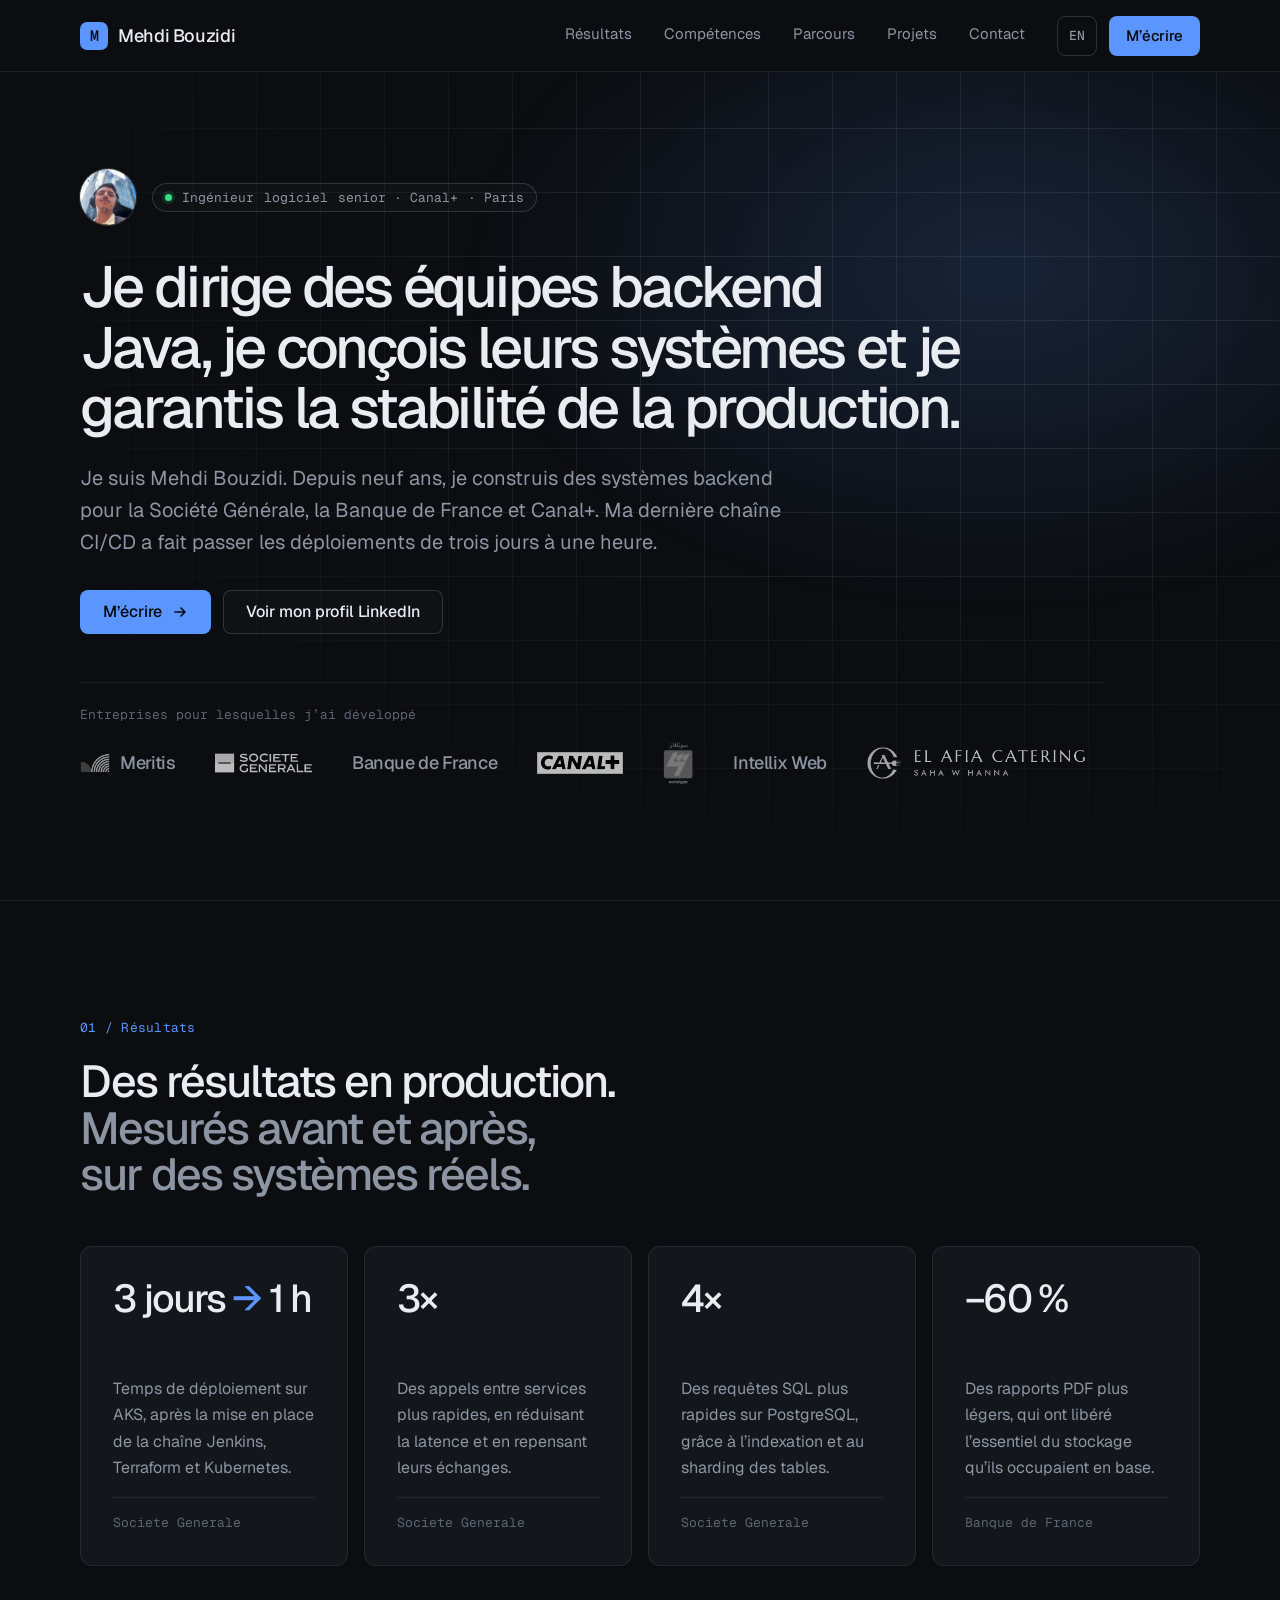
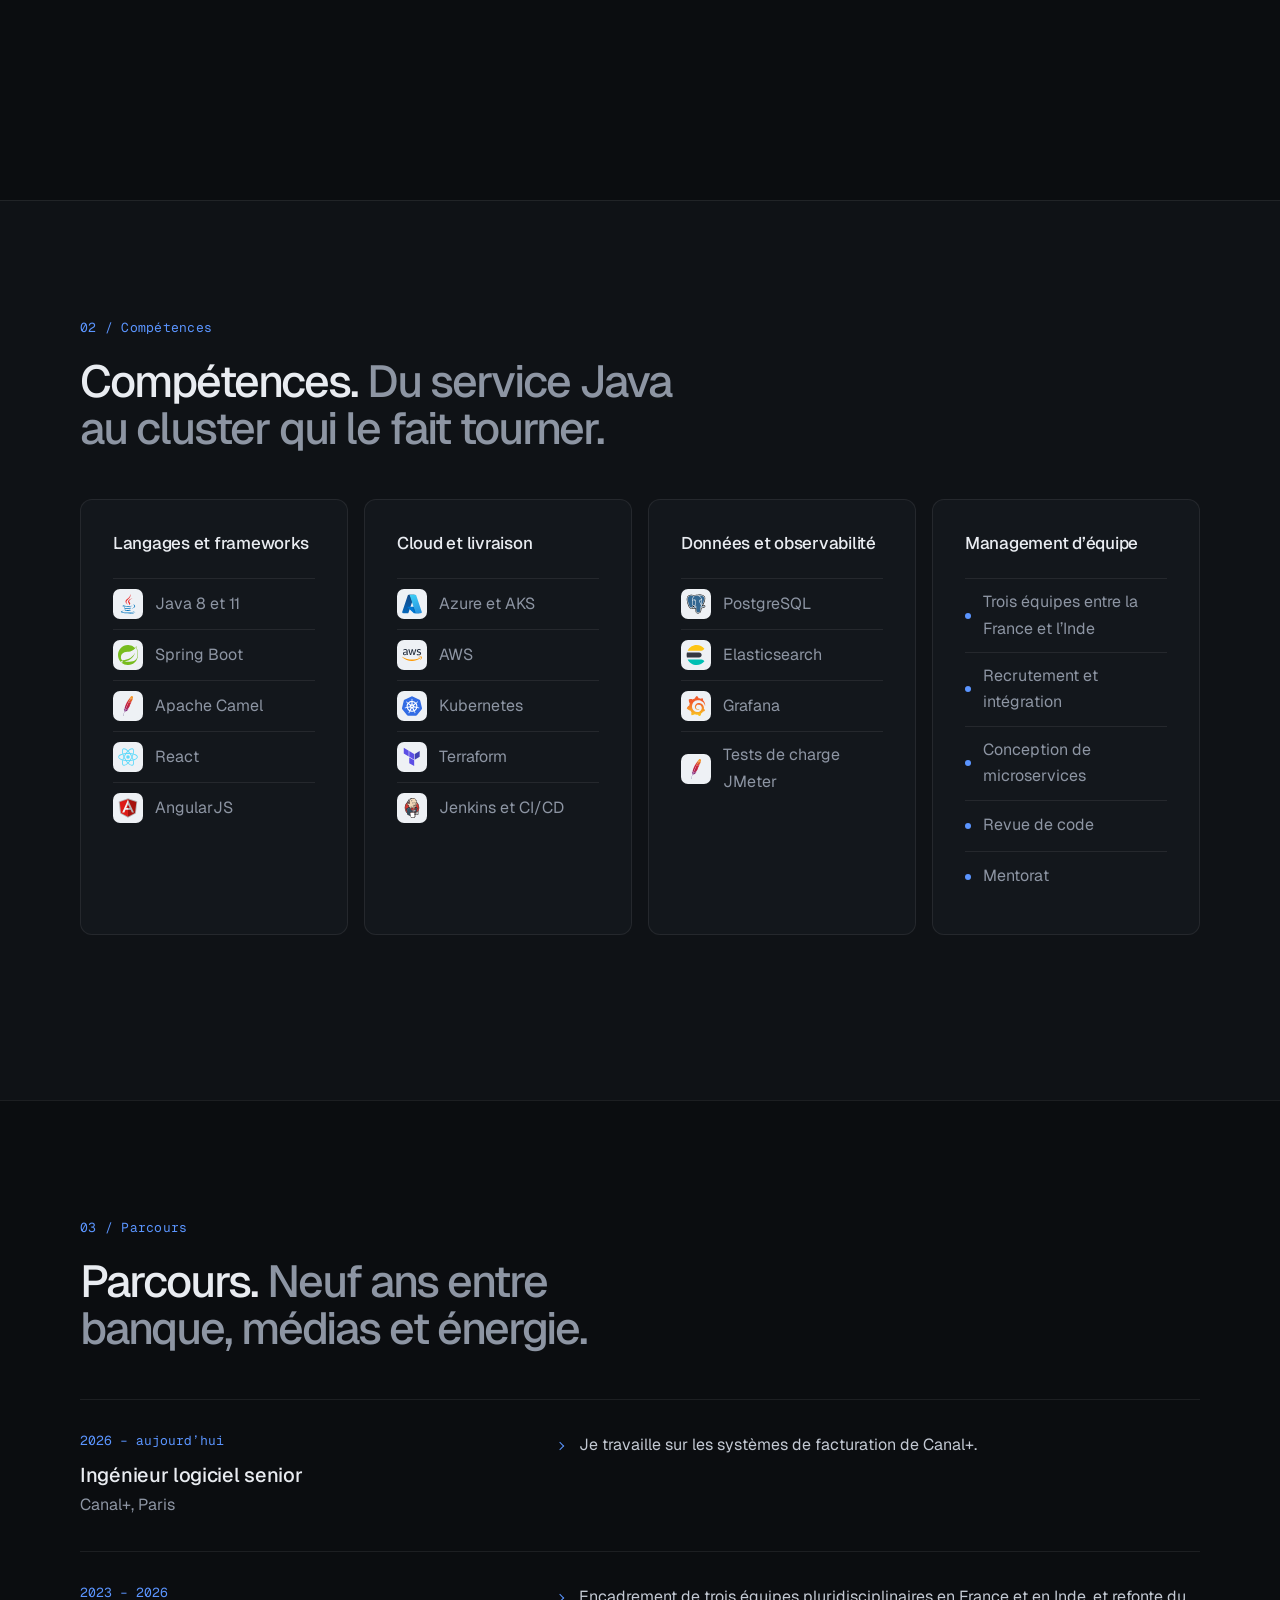
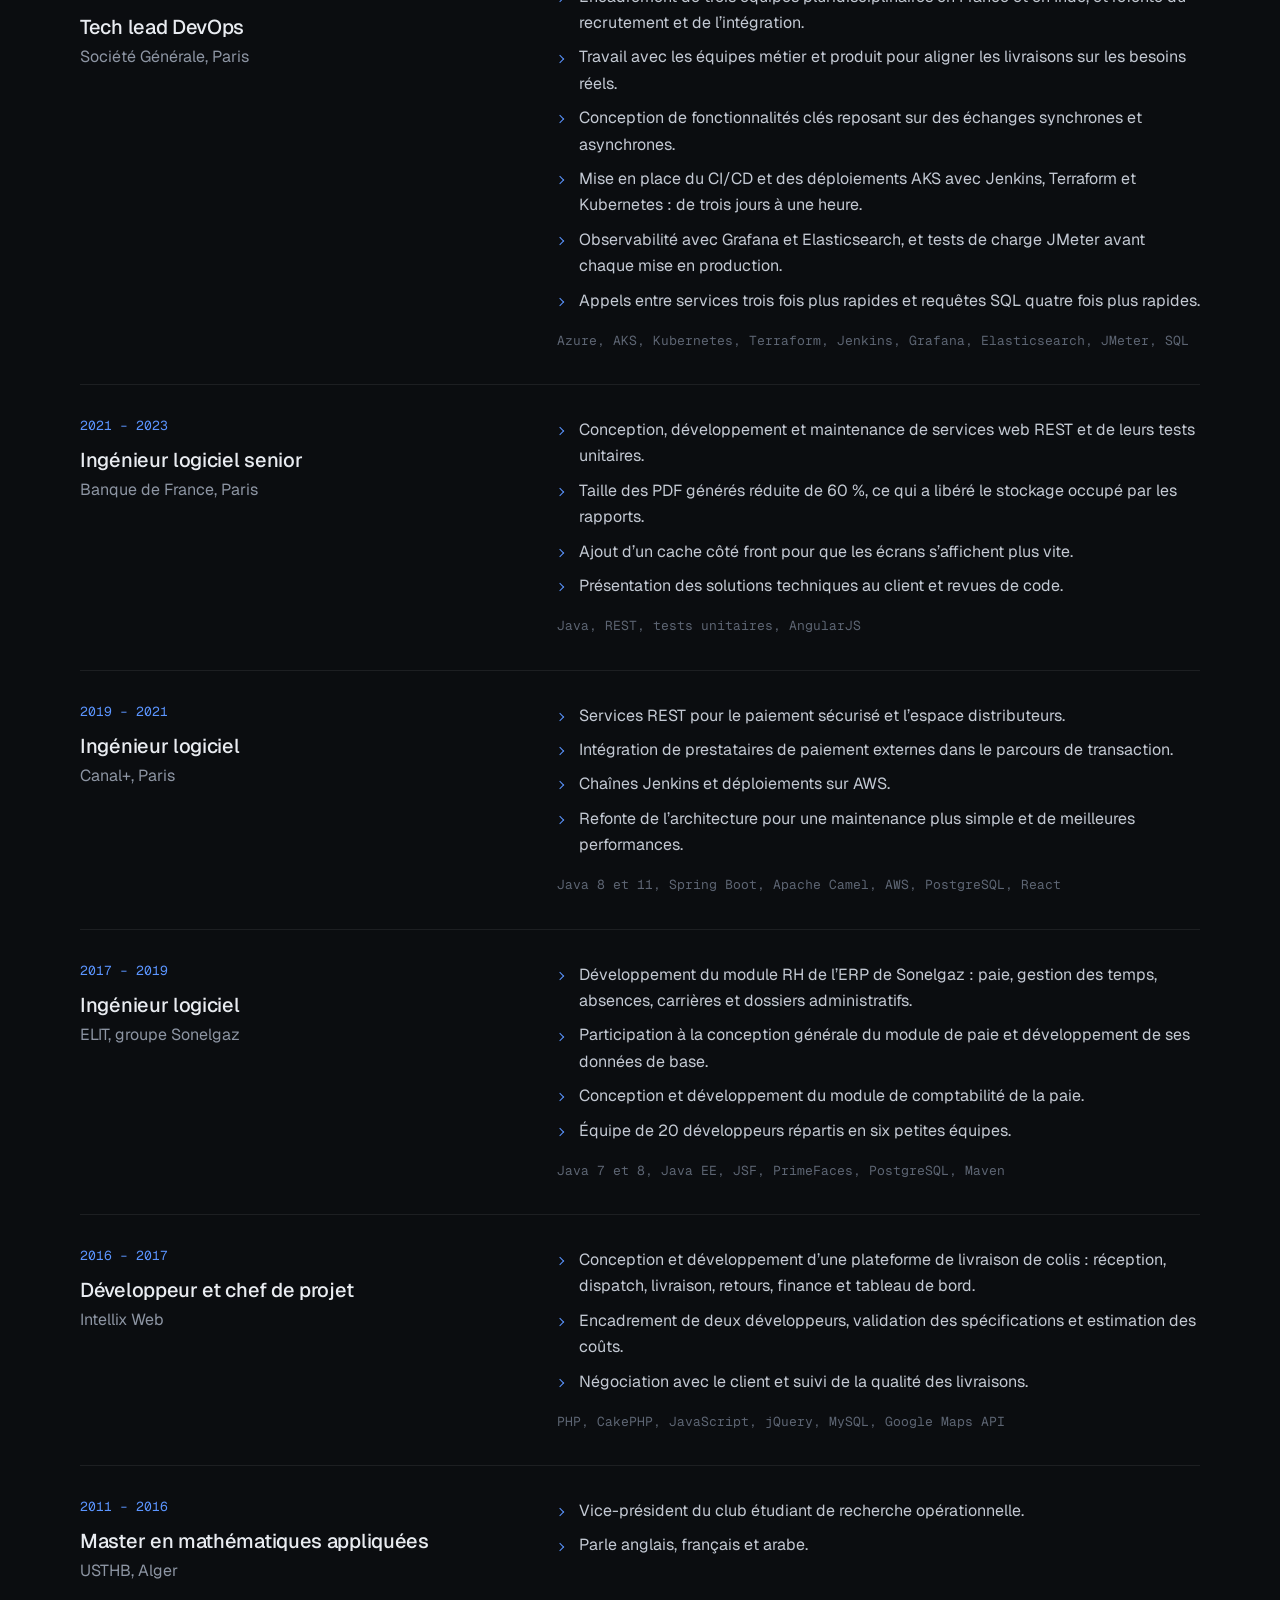
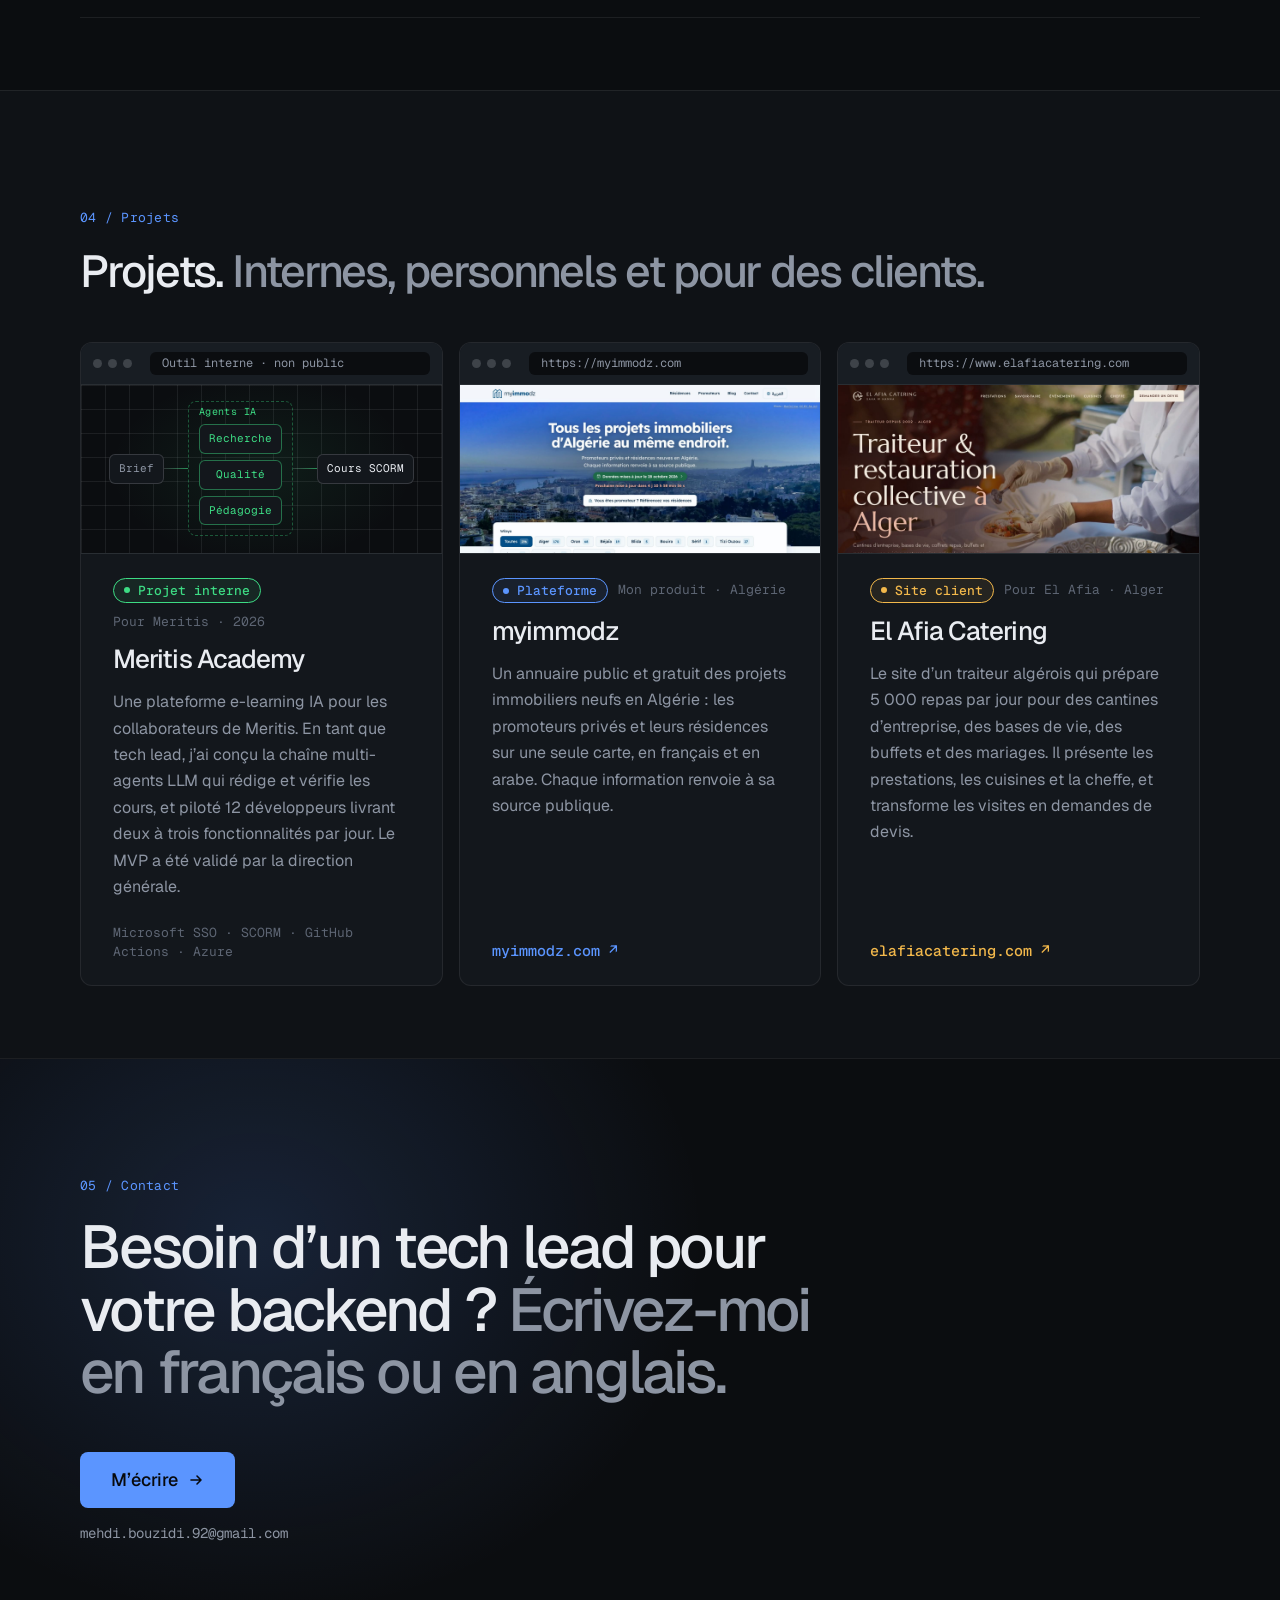
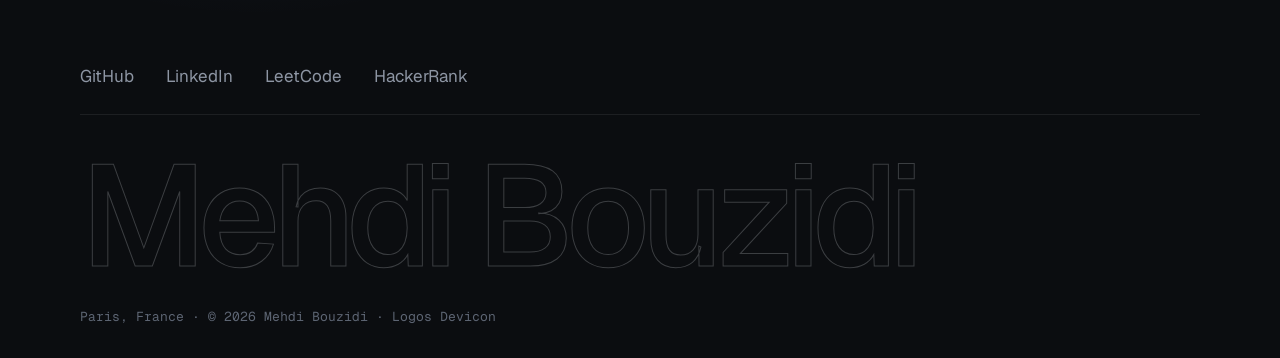
==== commit ef7b476f: "Make Canal+ billing the current role Senior software engineer at Canal+ (billing) since 2026, in bot" ====
--- a/fr/index.html
+++ b/fr/index.html
@@ -45,7 +45,7 @@
       "name": "Mehdi Bouzidi",
       "url": "https://mehdibouzidi.com/",
       "image": "https://mehdibouzidi.com/assets/portrait.jpg",
-      "jobTitle": "Tech lead Java et DevOps",
+      "jobTitle": "Ingénieur logiciel senior",
       "email": "mailto:mehdi.bouzidi.92@gmail.com",
       "address": {
         "@type": "PostalAddress",
@@ -83,7 +83,12 @@
         "https://www.linkedin.com/in/mehdibouzidi/",
         "https://leetcode.com/u/mehdibouzidi/",
         "https://www.hackerrank.com/profile/mehdi_bouzidi_92"
-      ]
+      ],
+      "worksFor": {
+        "@type": "Organization",
+        "name": "Canal+",
+        "url": "https://www.canalplus.com/"
+      }
     },
     {
       "@type": "ProfilePage",
@@ -174,7 +179,7 @@
             <figure class="hero__photo">
               <img src="../assets/portrait.jpg" width="960" height="1200" alt="Portrait de Mehdi Bouzidi" fetchpriority="high" decoding="async">
             </figure>
-            <p class="hero__notice"><span class="status" aria-hidden="true"></span>Tech lead &middot; Société Générale<span class="hide-phone"> &middot; Paris</span></p>
+            <p class="hero__notice"><span class="status" aria-hidden="true"></span>Ingénieur<span class="hide-phone"> logiciel</span> senior &middot; Canal+<span class="hide-phone"> &middot; Paris</span></p>
           </div>
           <h1>Je dirige des équipes backend Java, je conçois leurs systèmes et je garantis la stabilité de la production.</h1>
           <p class="hero__lead">Je suis Mehdi Bouzidi. Depuis neuf ans, je construis des systèmes backend pour la Société Générale, la Banque de France et Canal+. Ma dernière chaîne CI/CD a fait passer les déploiements de trois jours à une heure.</p>
@@ -289,7 +294,19 @@
         <ol class="jobs">
           <li class="job">
             <div class="job__head">
-              <p class="job__date">2023 &ndash; aujourd&rsquo;hui</p>
+              <p class="job__date">2026 &ndash; aujourd&rsquo;hui</p>
+              <h3>Ingénieur logiciel senior</h3>
+              <p class="job__org">Canal+, Paris</p>
+            </div>
+            <div class="job__body">
+              <ul>
+                <li>Je travaille sur les systèmes de facturation de Canal+.</li>
+              </ul>
+            </div>
+          </li>
+          <li class="job">
+            <div class="job__head">
+              <p class="job__date">2023 &ndash; 2026</p>
               <h3>Tech lead DevOps</h3>
               <p class="job__org">Société Générale, Paris</p>
             </div>
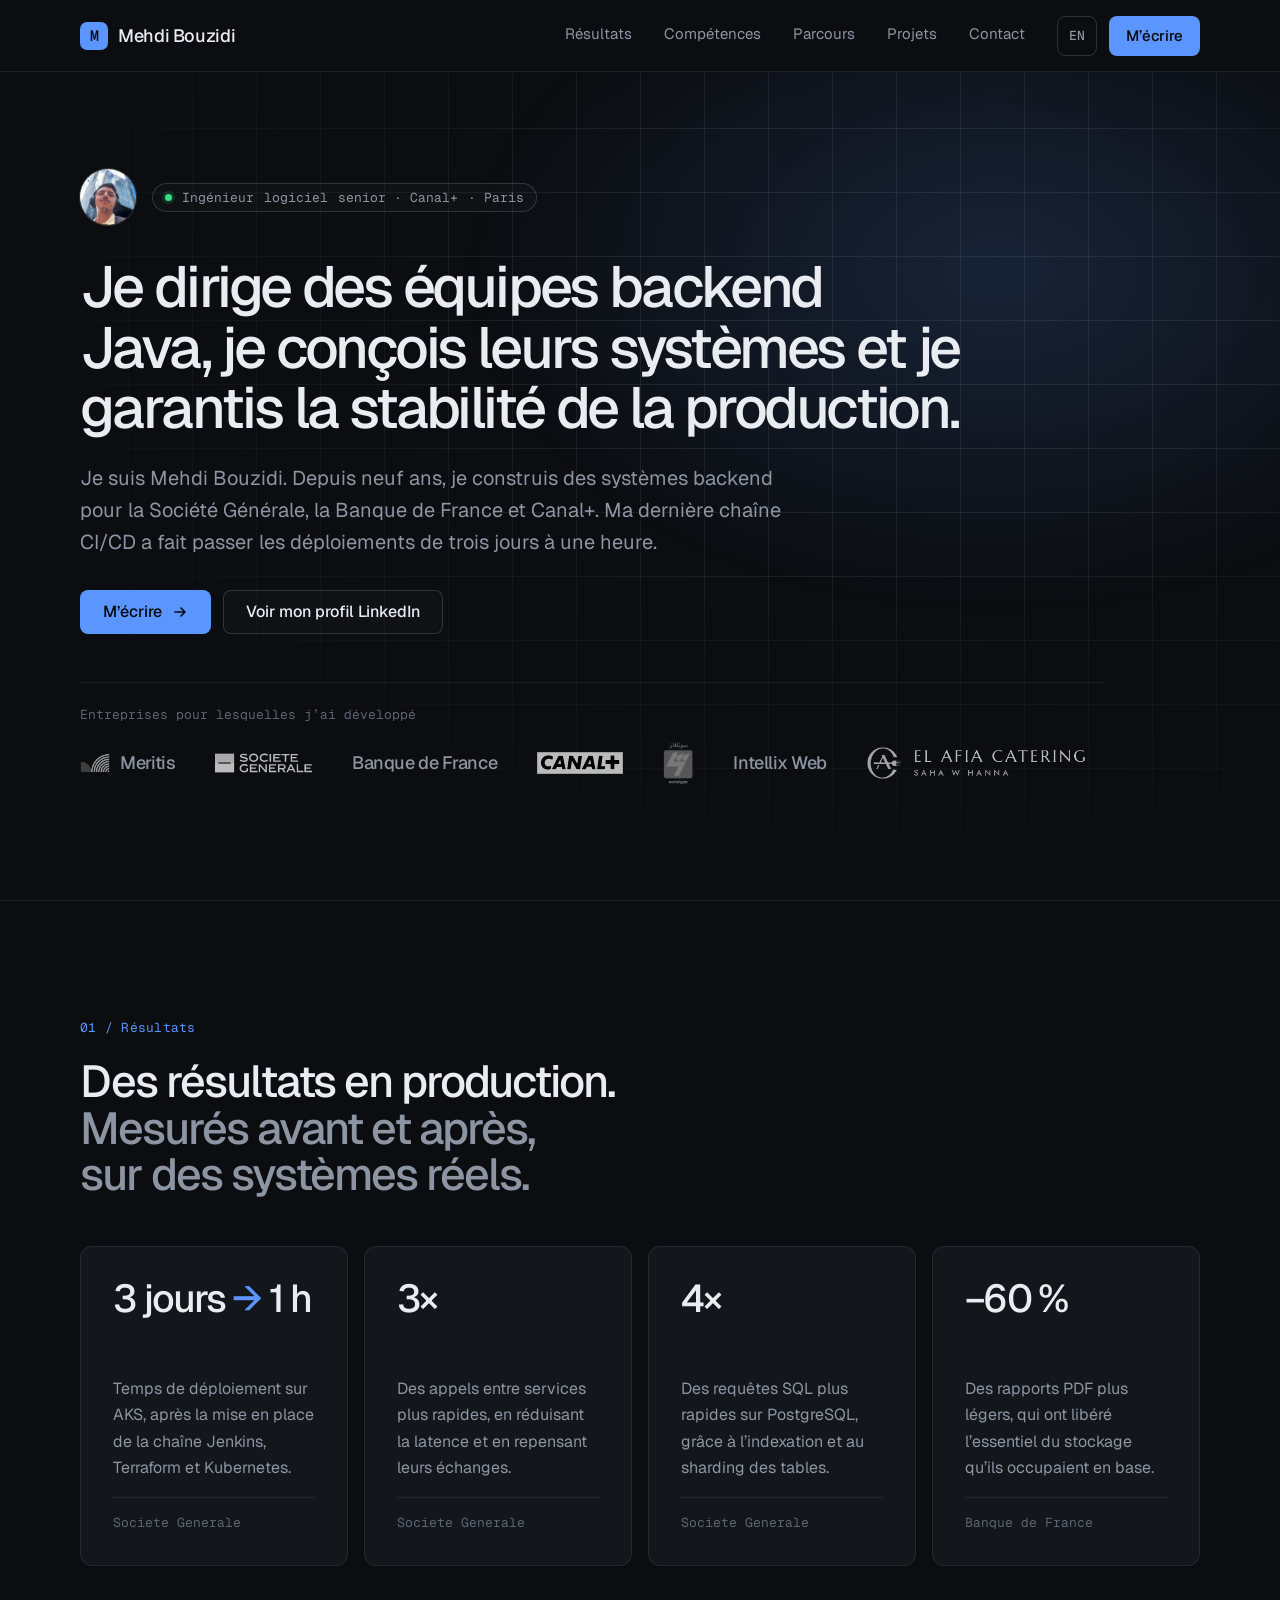
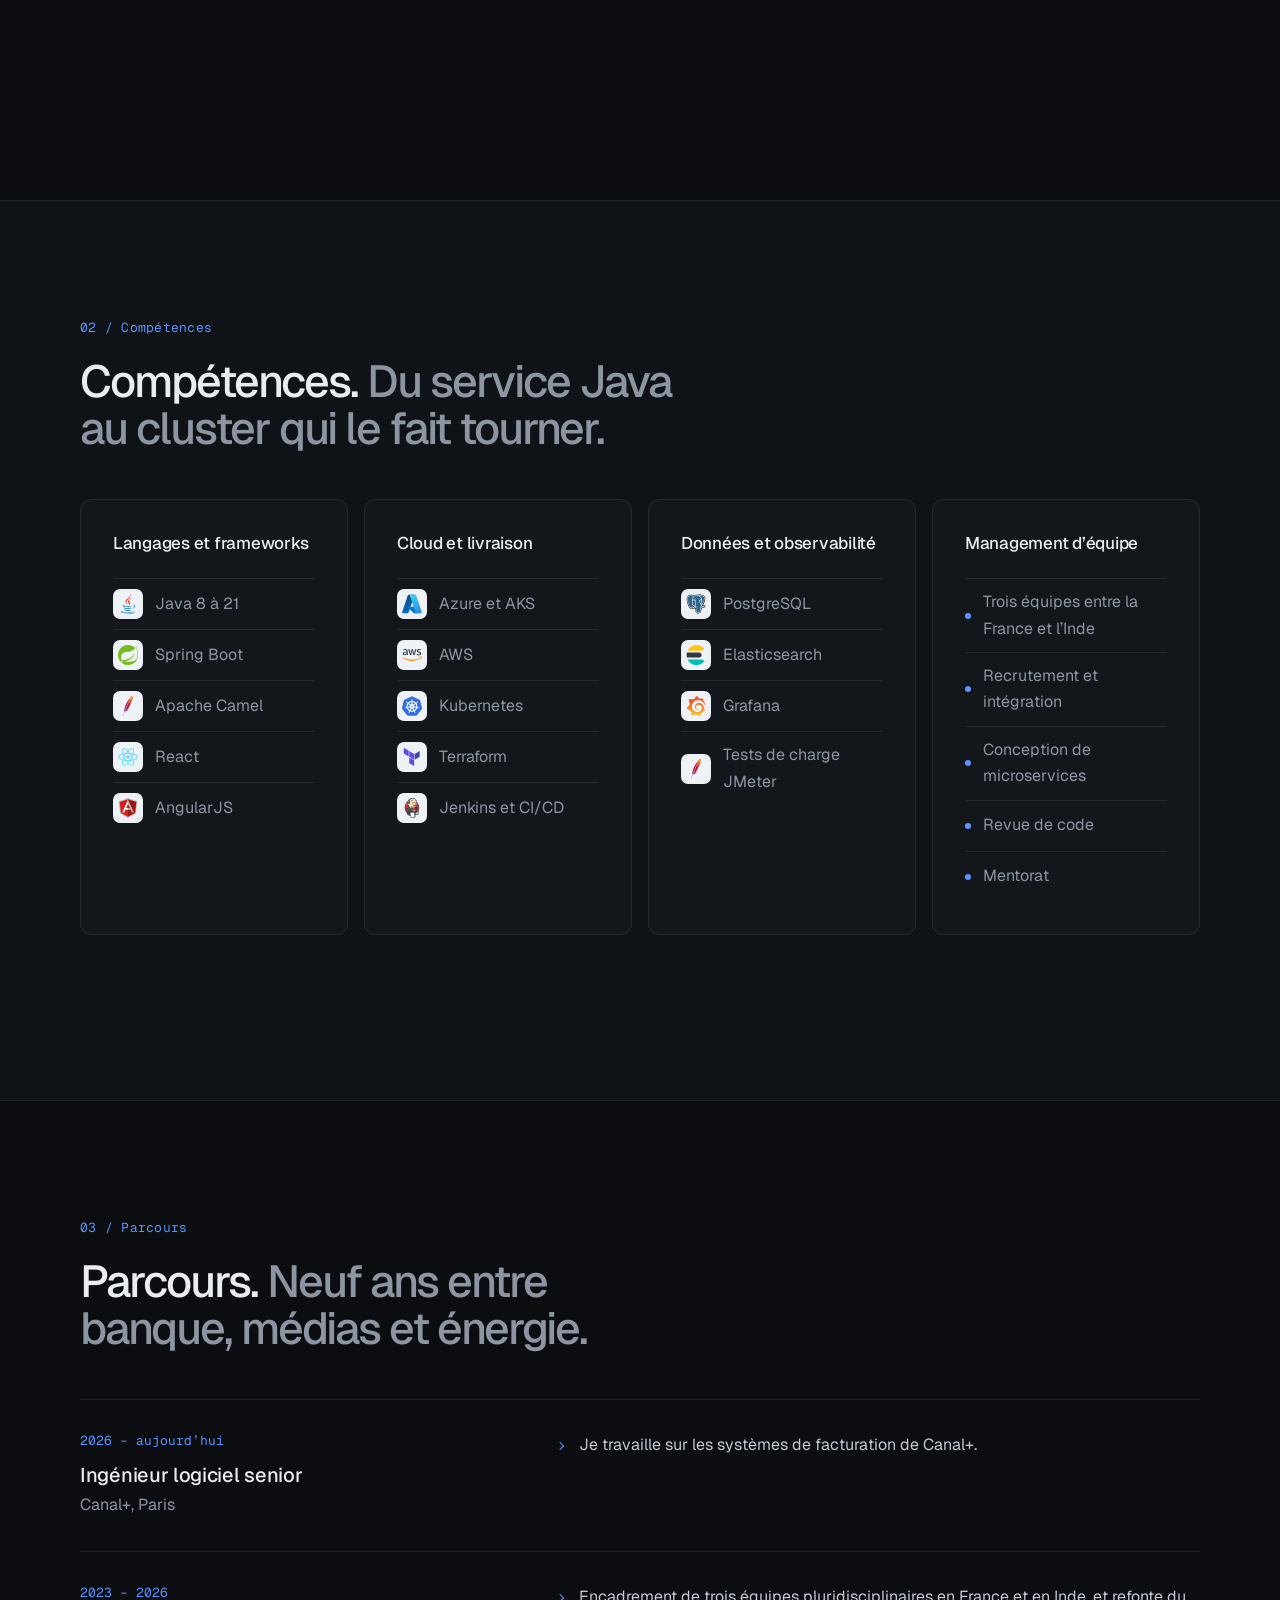
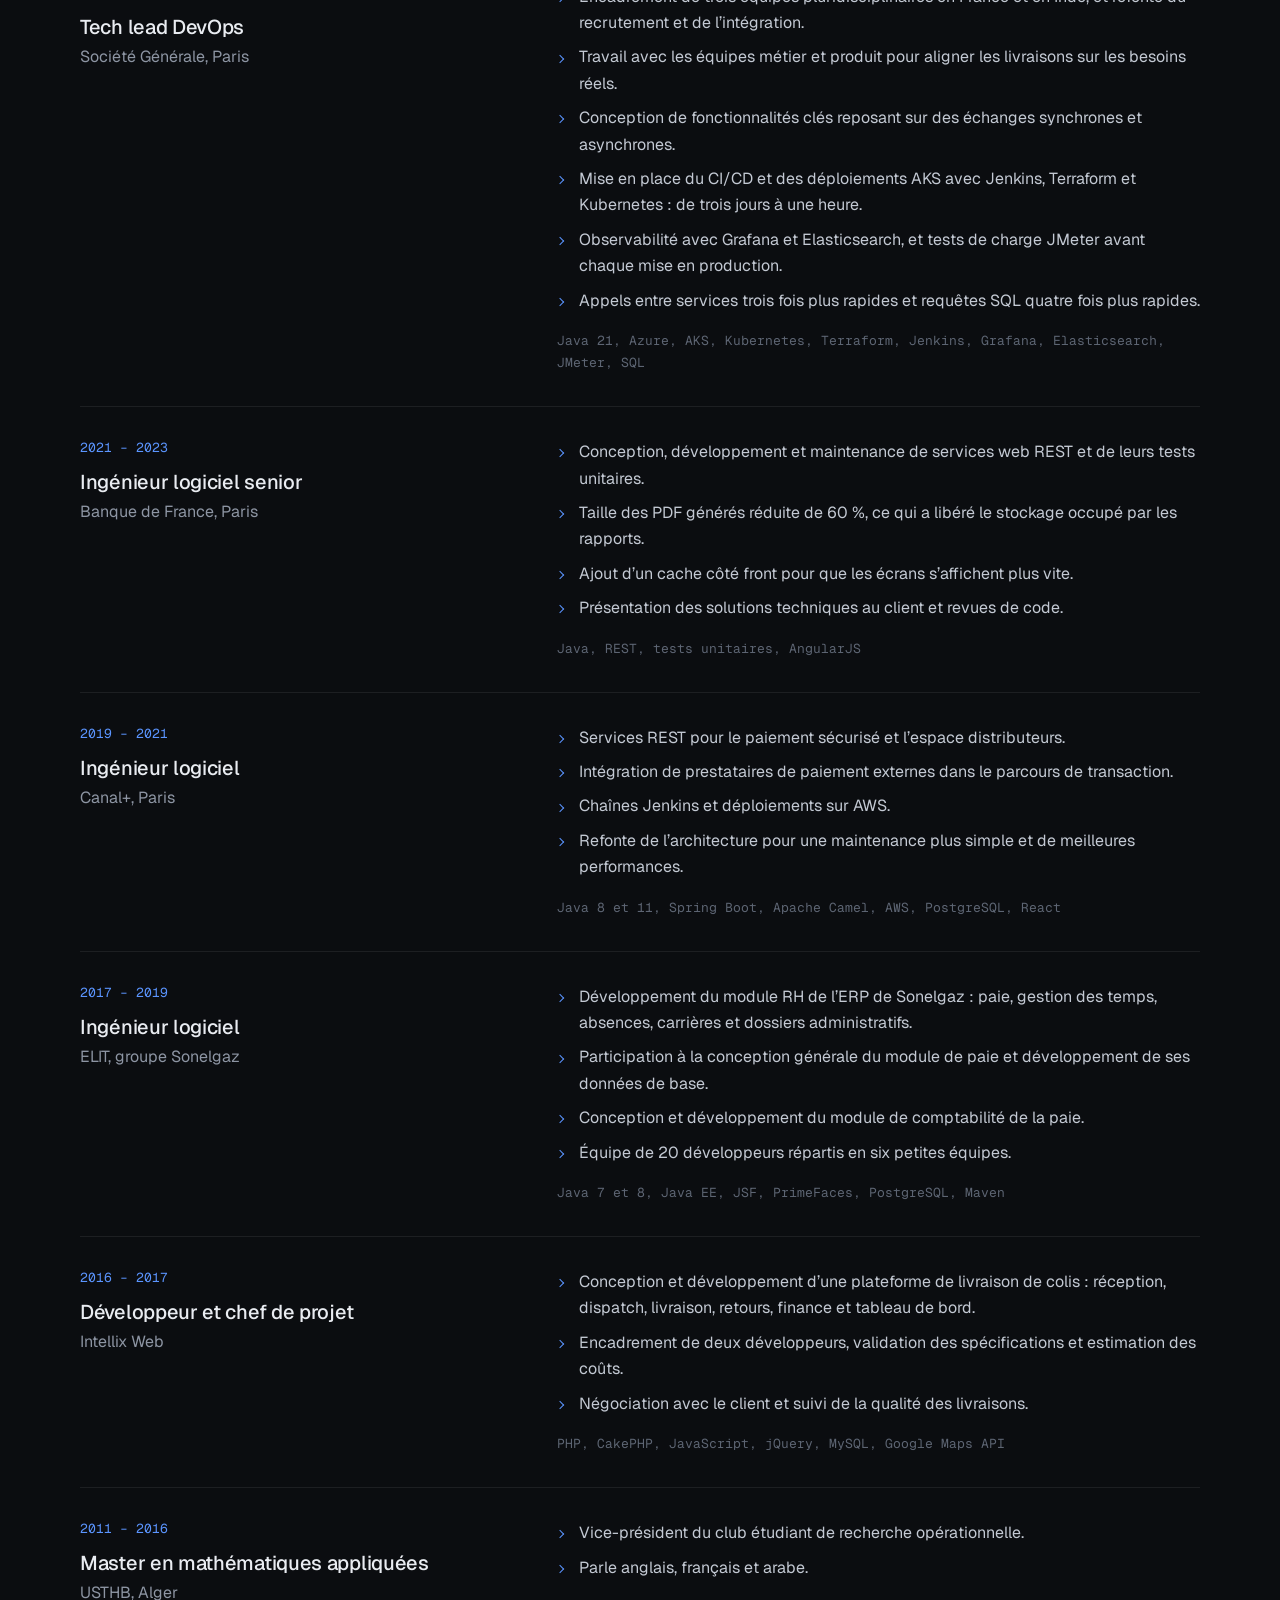
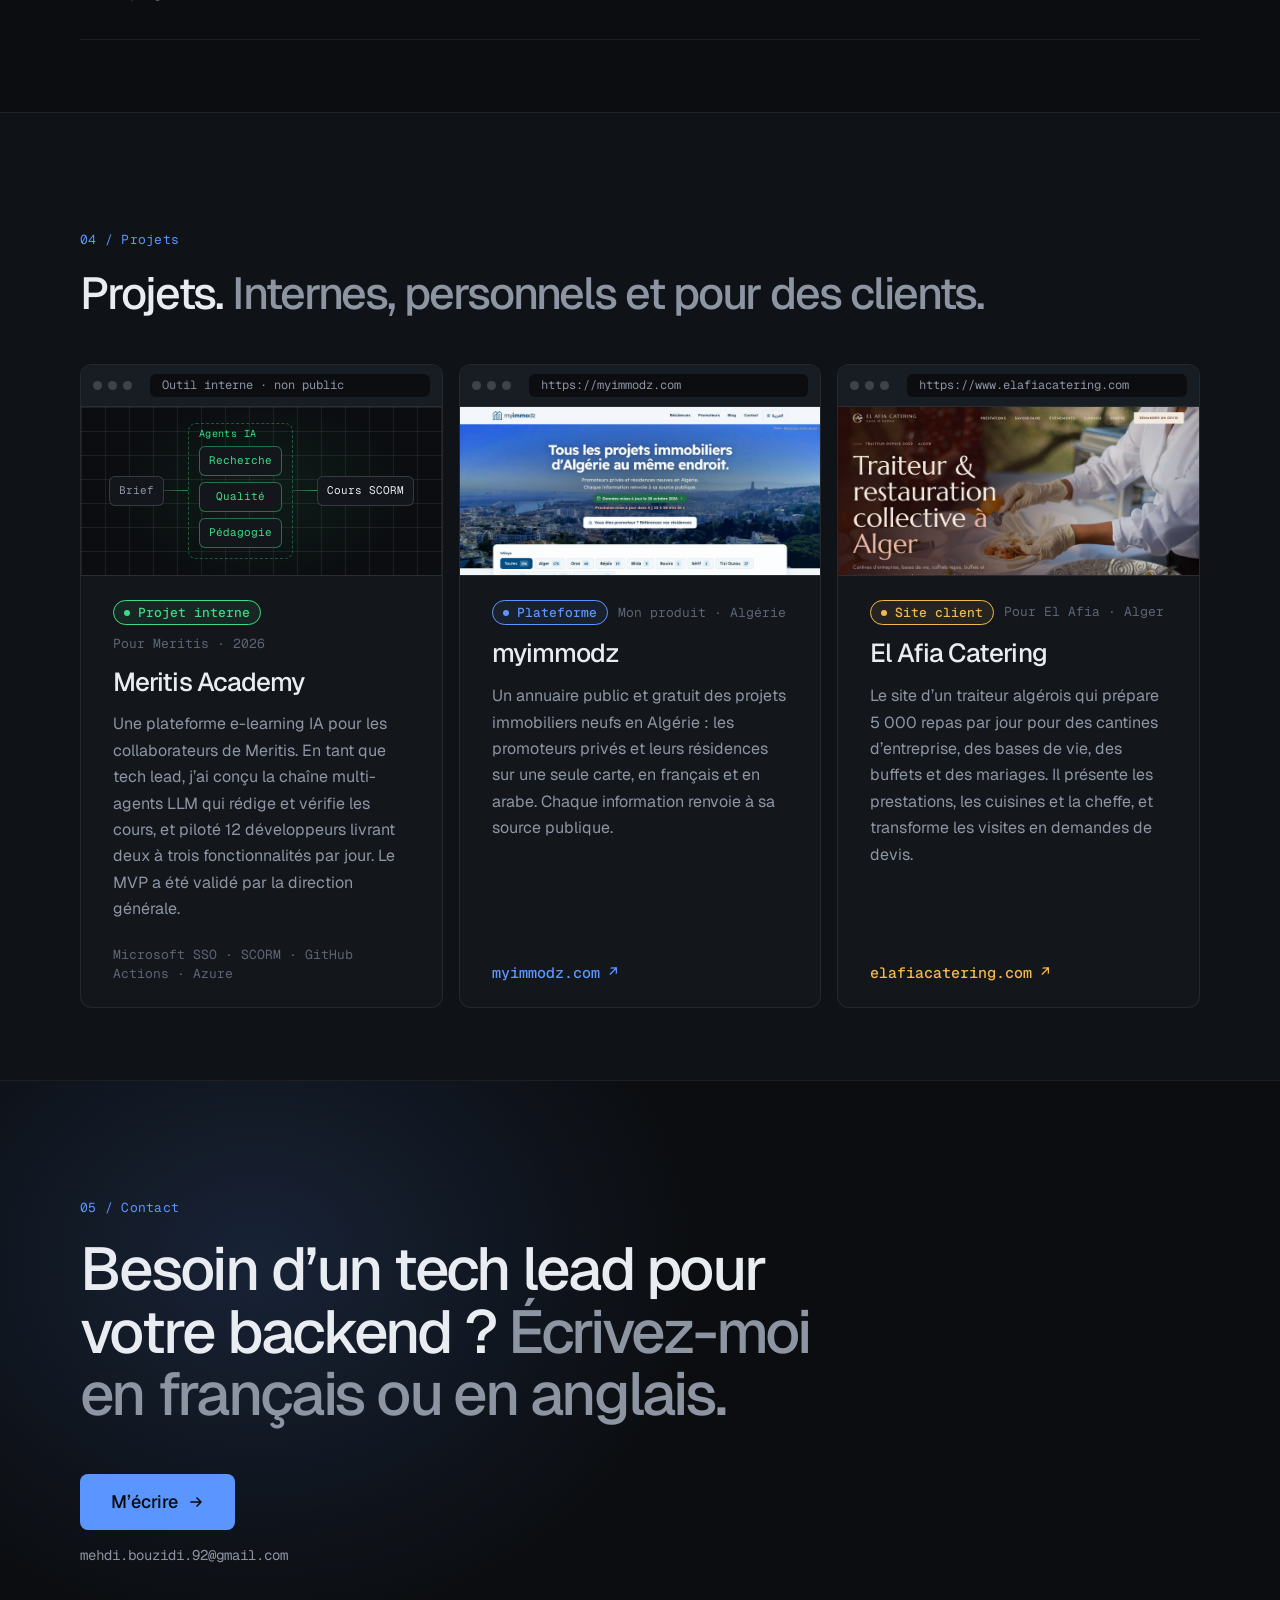
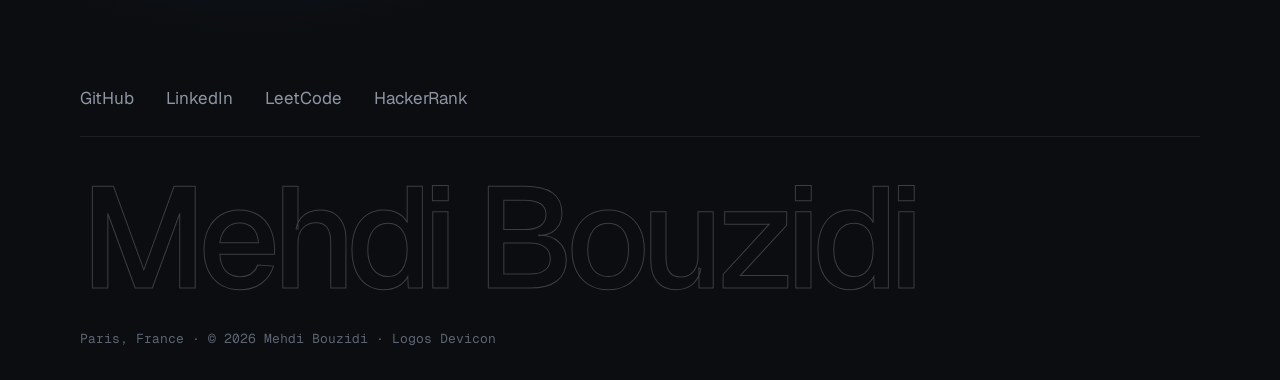
==== commit 06cfc717: "Say Java 8 to 21 and list Java 21 in the Societe Generale stack Co-Authored-By: Claude Sonnet 5.5 <n" ====
--- a/fr/index.html
+++ b/fr/index.html
@@ -3,8 +3,8 @@
 <head>
   <meta charset="UTF-8">
   <meta name="viewport" content="width=device-width, initial-scale=1, viewport-fit=cover">
-  <title>Mehdi Bouzidi — Tech lead Java et DevOps à Paris</title>
-  <meta name="description" content="Mehdi Bouzidi, tech lead à Paris. Neuf ans à mener des équipes Java et Spring Boot et à faire tourner la production sur Kubernetes, Azure et AWS.">
+  <title>Mehdi Bouzidi — Ingénieur Java senior et tech lead à Paris</title>
+  <meta name="description" content="Mehdi Bouzidi, ingénieur logiciel senior chez Canal+ et ancien tech lead. Neuf ans de Java, Spring Boot et Kubernetes en production, en banque et médias.">
   <meta name="author" content="Mehdi Bouzidi">
   <meta name="robots" content="index, follow, max-image-preview:large">
   <link rel="canonical" href="https://mehdibouzidi.com/fr/">
@@ -22,16 +22,16 @@
   <meta property="og:locale" content="fr_FR">
   <meta property="og:locale:alternate" content="en_US">
   <meta property="og:url" content="https://mehdibouzidi.com/fr/">
-  <meta property="og:title" content="Mehdi Bouzidi — Tech lead Java et DevOps">
+  <meta property="og:title" content="Mehdi Bouzidi — Ingénieur Java senior et tech lead">
   <meta property="og:description" content="Je dirige des équipes backend Java, je conçois leurs systèmes et je garantis la stabilité de la production. Neuf ans à Paris : Société Générale, Banque de France, Canal+.">
   <meta property="og:image" content="https://mehdibouzidi.com/assets/share-fr.png">
   <meta property="og:image:width" content="1200">
   <meta property="og:image:height" content="630">
-  <meta property="og:image:alt" content="Mehdi Bouzidi, tech lead Java et DevOps à Paris">
+  <meta property="og:image:alt" content="Mehdi Bouzidi, ingénieur Java senior et tech lead à Paris">
   <meta property="profile:first_name" content="Mehdi">
   <meta property="profile:last_name" content="Bouzidi">
   <meta name="twitter:card" content="summary_large_image">
-  <meta name="twitter:title" content="Mehdi Bouzidi — Tech lead Java et DevOps">
+  <meta name="twitter:title" content="Mehdi Bouzidi — Ingénieur Java senior et tech lead">
   <meta name="twitter:description" content="Je dirige des équipes backend Java, je conçois leurs systèmes et je garantis la stabilité de la production.">
   <meta name="twitter:image" content="https://mehdibouzidi.com/assets/share-fr.png">
 
@@ -94,7 +94,7 @@
       "@type": "ProfilePage",
       "@id": "https://mehdibouzidi.com/fr/#page",
       "url": "https://mehdibouzidi.com/fr/",
-      "name": "Mehdi Bouzidi — Tech lead Java et DevOps à Paris",
+      "name": "Mehdi Bouzidi — Ingénieur Java senior et tech lead à Paris",
       "inLanguage": "fr",
       "mainEntity": {
         "@id": "https://mehdibouzidi.com/#person"
@@ -246,7 +246,7 @@
           <article class="card skill">
             <h3>Langages et frameworks</h3>
             <ul class="tools">
-              <li><img src="../assets/icons/java-original.svg" alt="" width="24" height="24">Java 8 et 11</li>
+              <li><img src="../assets/icons/java-original.svg" alt="" width="24" height="24">Java 8 à 21</li>
               <li><img src="../assets/icons/spring-original.svg" alt="" width="24" height="24">Spring Boot</li>
               <li><img src="../assets/icons/apache-original.svg" alt="" width="24" height="24">Apache Camel</li>
               <li><img src="../assets/icons/react-original.svg" alt="" width="24" height="24">React</li>
@@ -319,7 +319,7 @@
                 <li>Observabilité avec Grafana et Elasticsearch, et tests de charge JMeter avant chaque mise en production.</li>
                 <li>Appels entre services trois fois plus rapides et requêtes SQL quatre fois plus rapides.</li>
               </ul>
-              <p class="job__stack">Azure, AKS, Kubernetes, Terraform, Jenkins, Grafana, Elasticsearch, JMeter, SQL</p>
+              <p class="job__stack">Java 21, Azure, AKS, Kubernetes, Terraform, Jenkins, Grafana, Elasticsearch, JMeter, SQL</p>
             </div>
           </li>
           <li class="job">
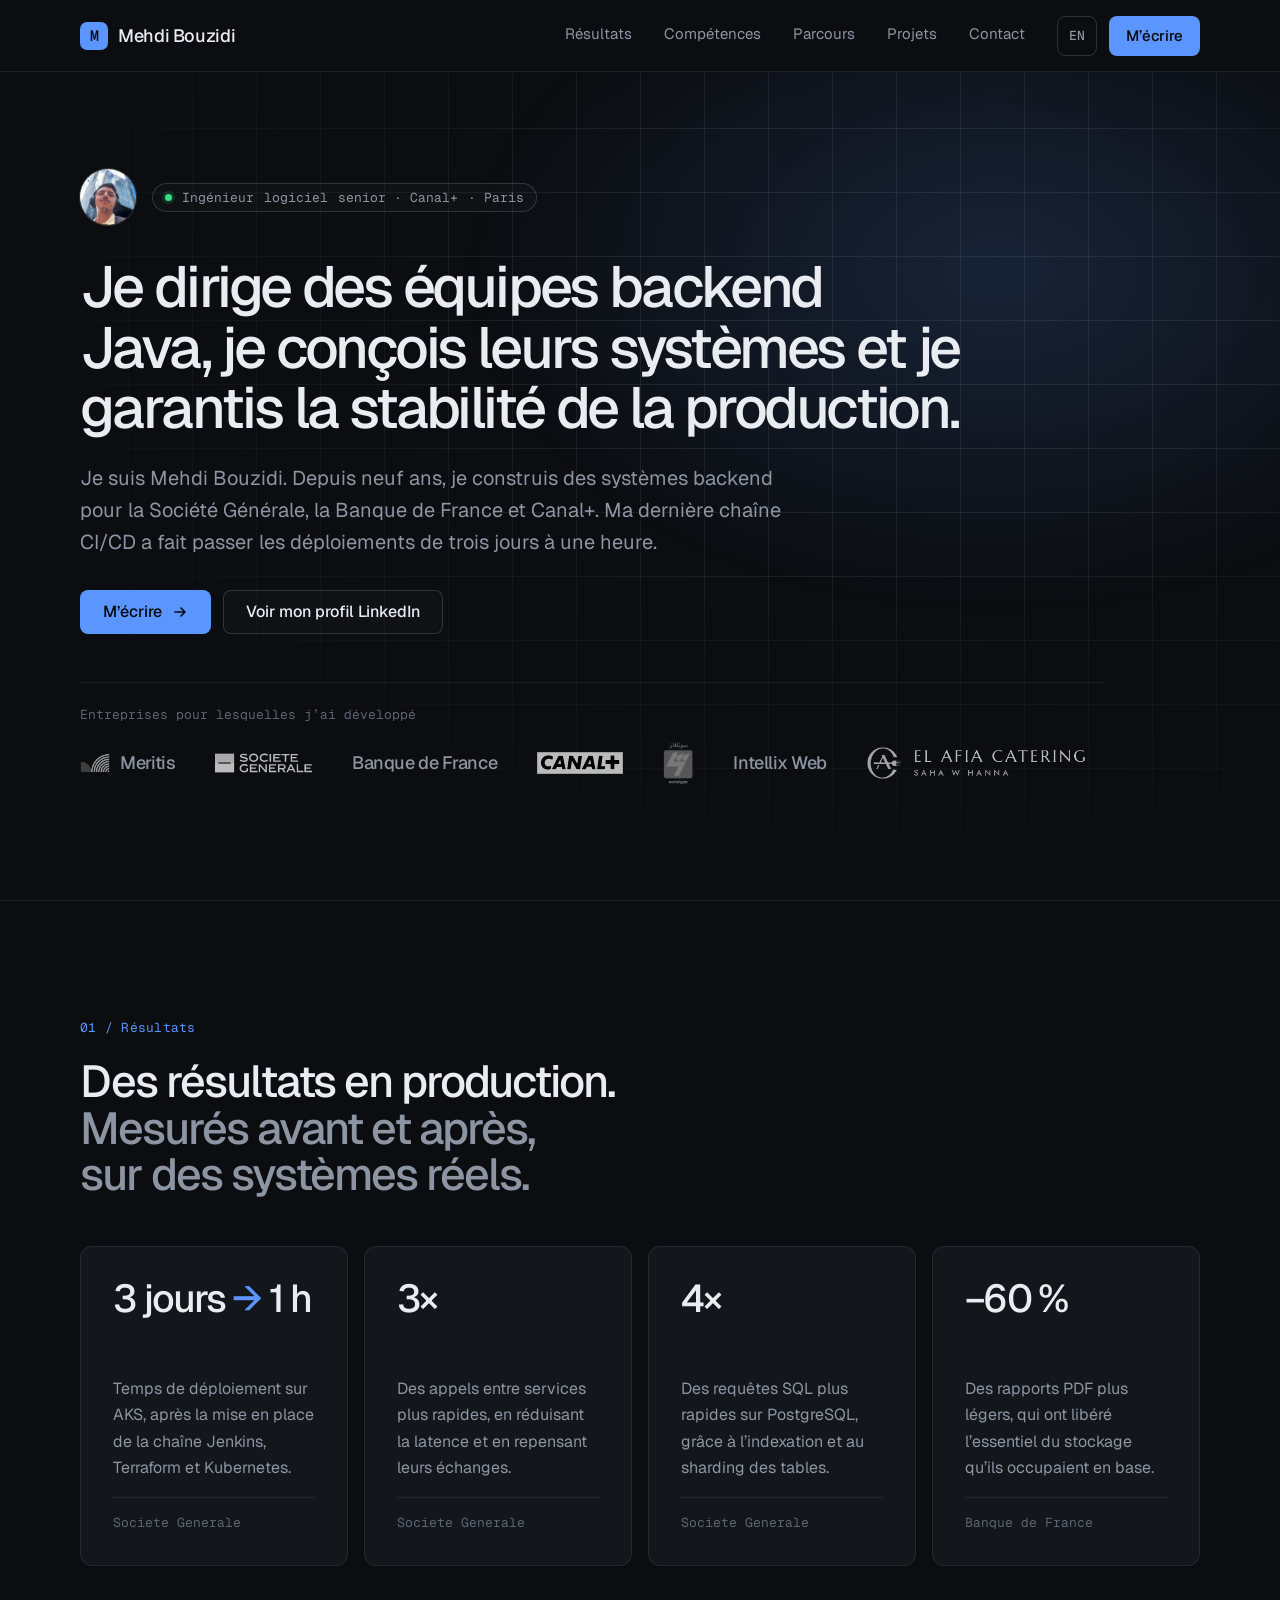
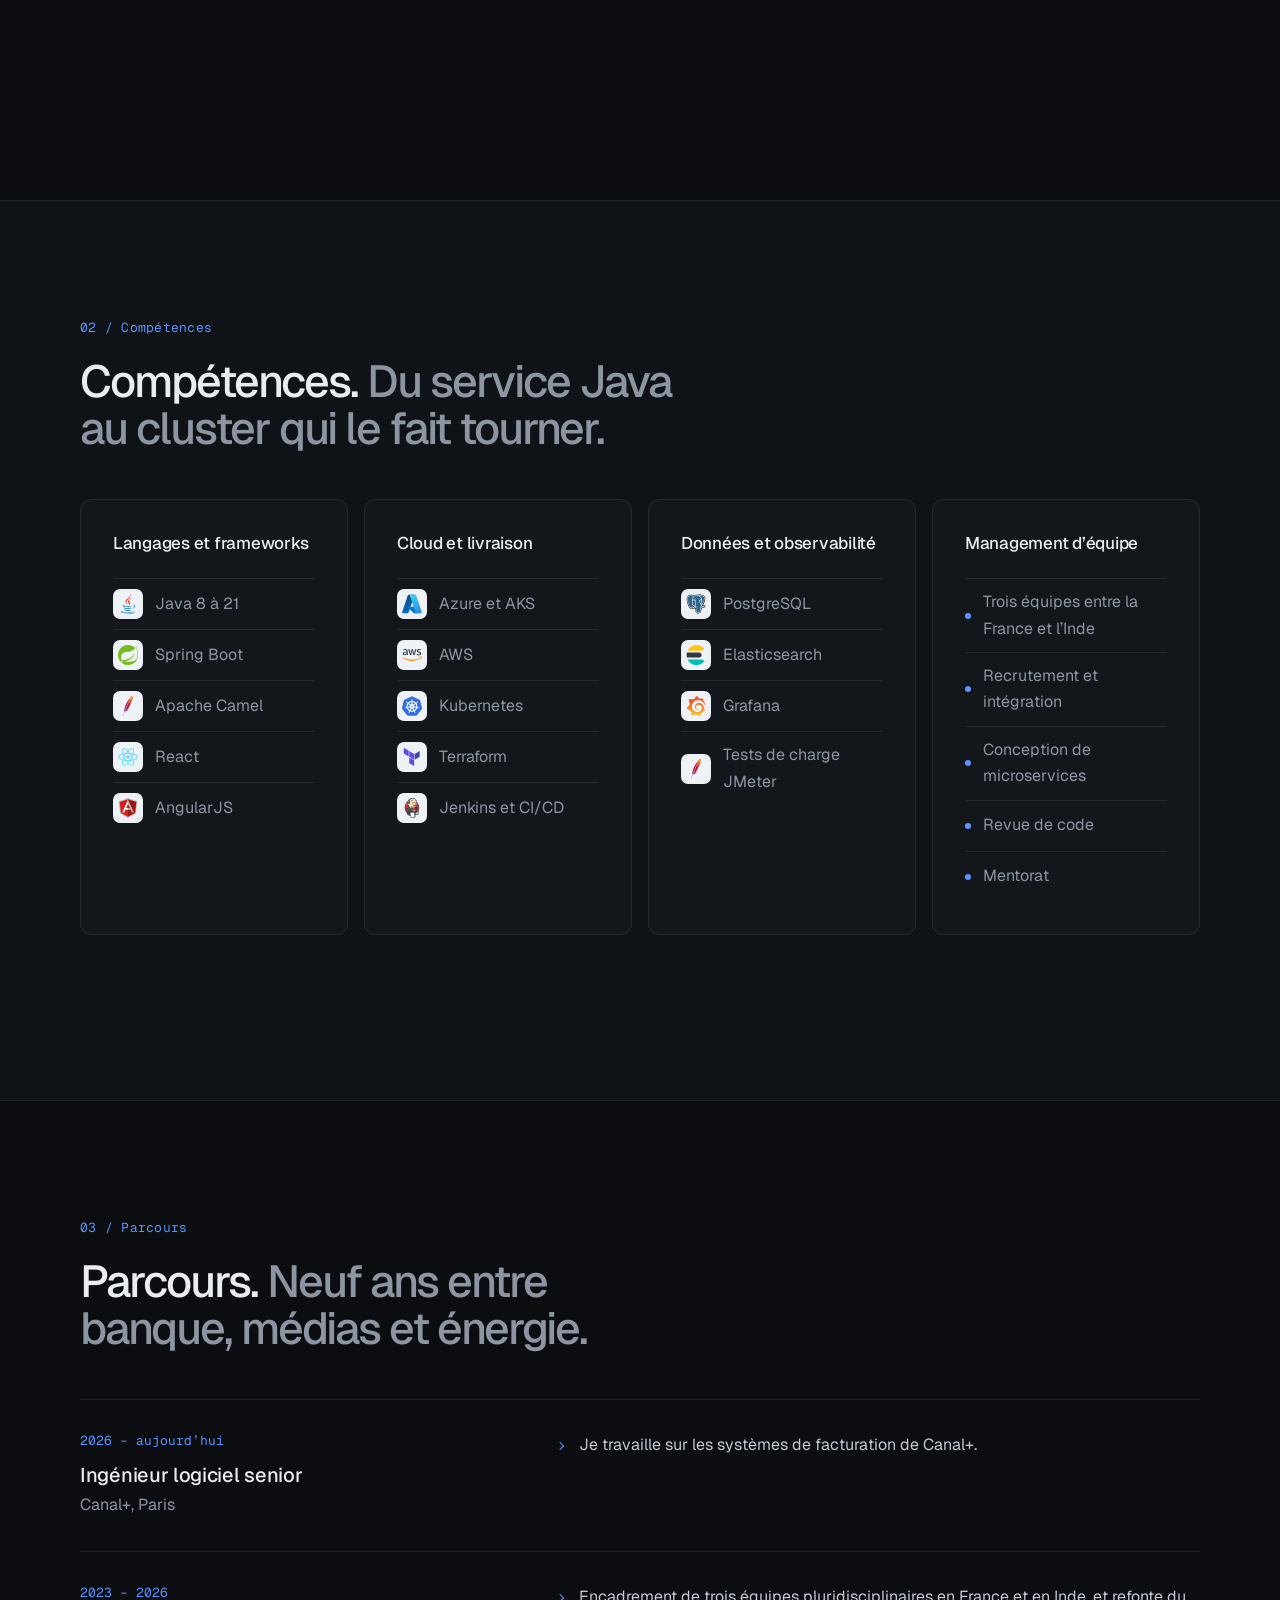
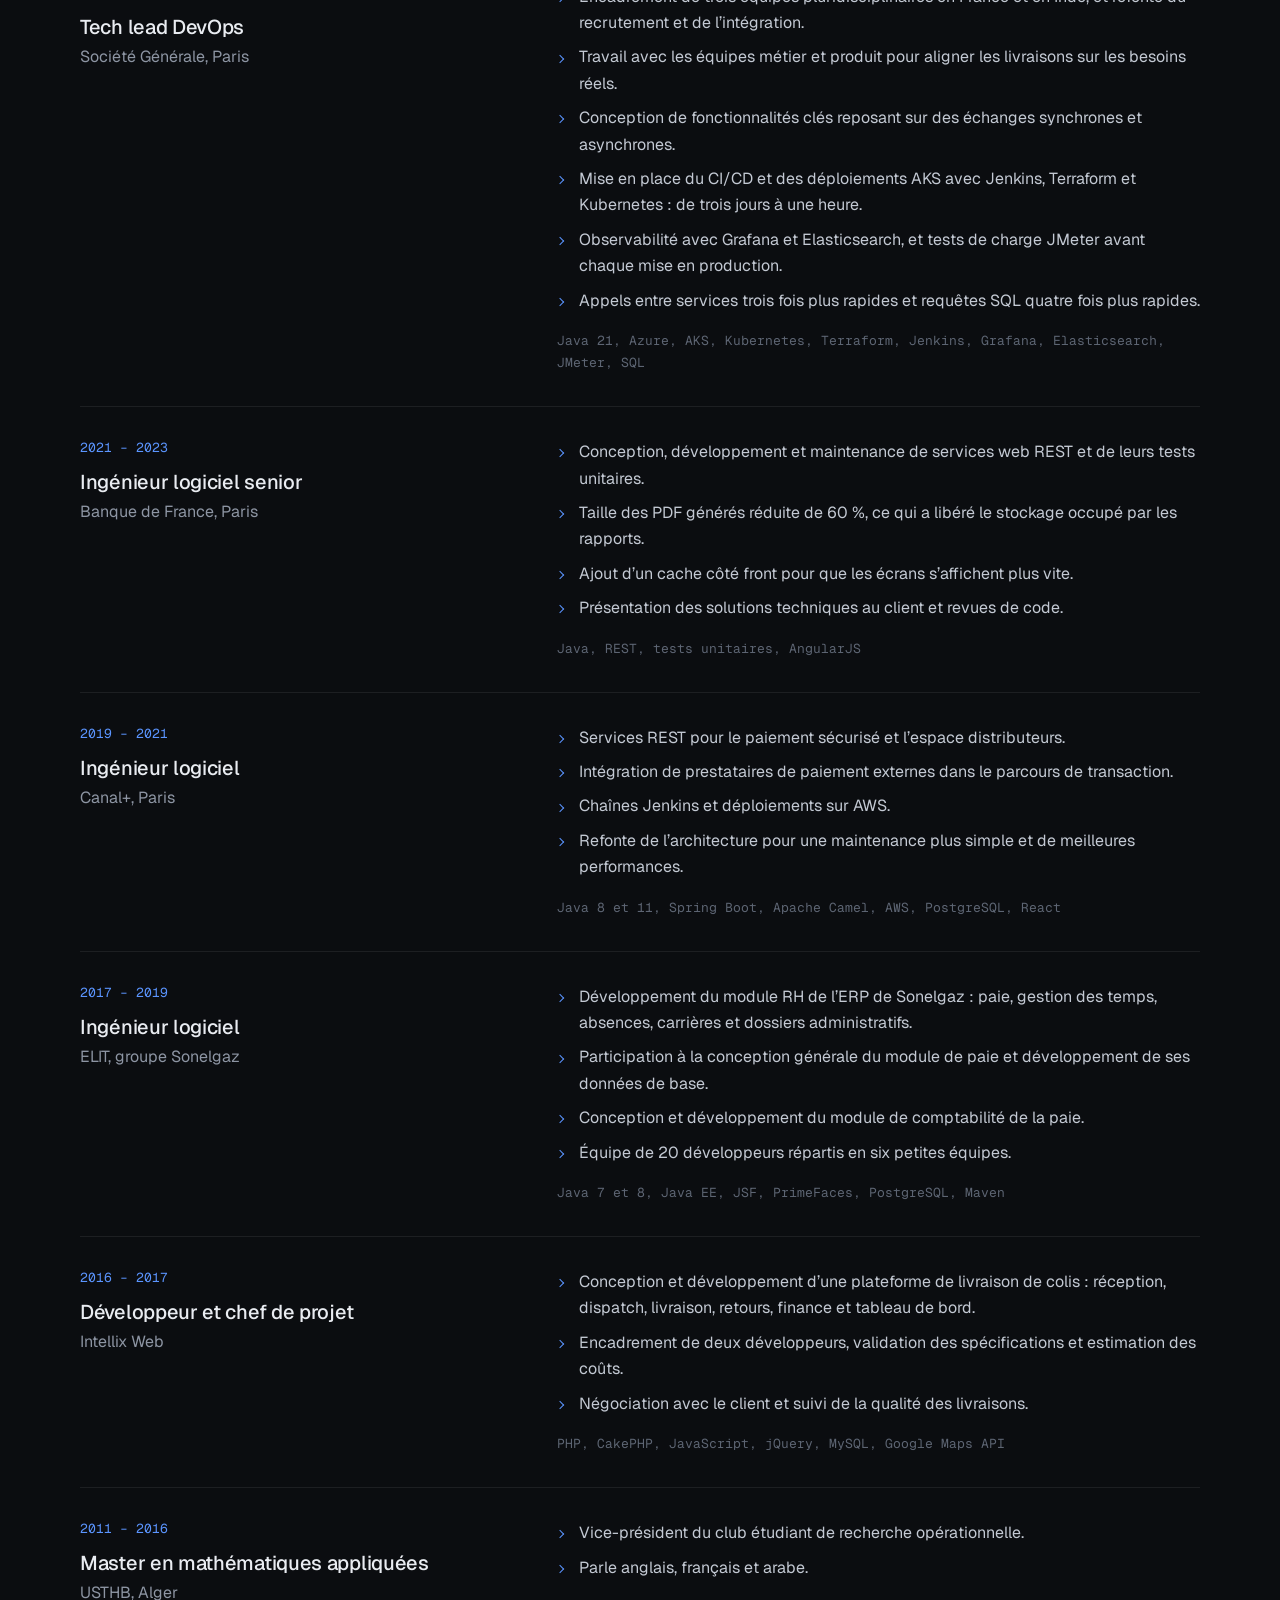
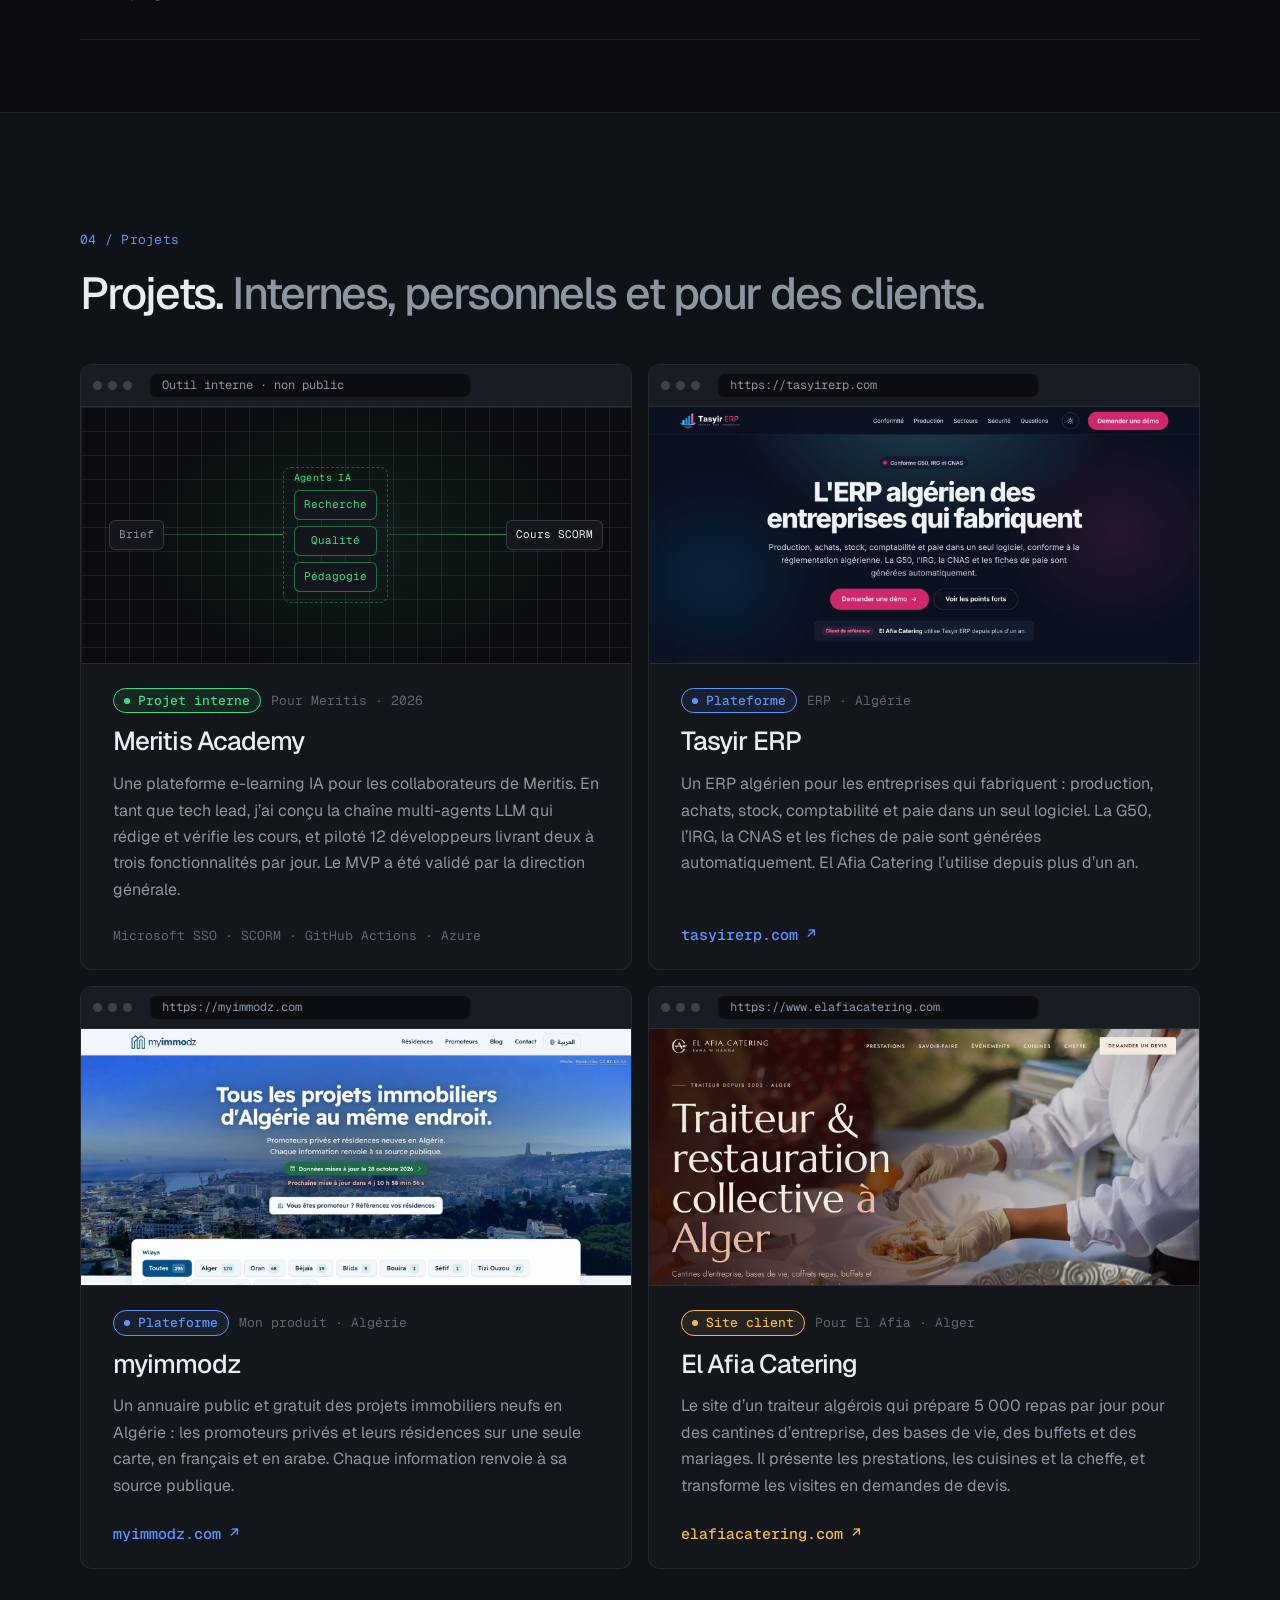
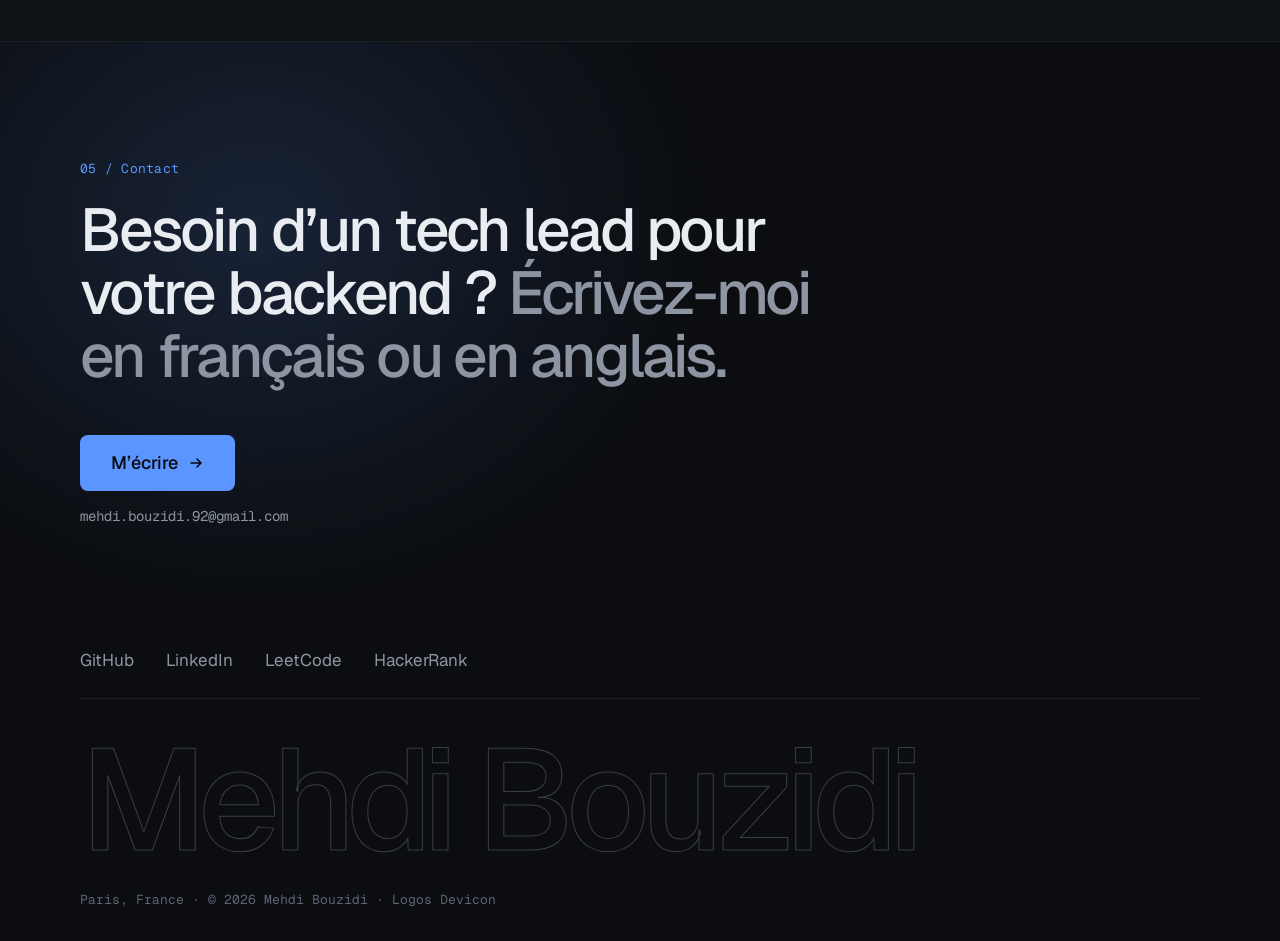
==== commit 6267d3d2: "Add Tasyir ERP to the projects New card in both languages with a screenshot of tasyirerp.com, a Soft" ====
--- a/fr/index.html
+++ b/fr/index.html
@@ -119,6 +119,17 @@
       }
     },
     {
+      "@type": "SoftwareApplication",
+      "name": "Tasyir ERP",
+      "url": "https://tasyirerp.com/",
+      "applicationCategory": "BusinessApplication",
+      "operatingSystem": "Web",
+      "description": "ERP algérien pour la production, le stock, la comptabilité et la paie, avec déclarations G50, IRG et CNAS automatiques.",
+      "creator": {
+        "@id": "https://mehdibouzidi.com/#person"
+      }
+    },
+    {
       "@type": "WebSite",
       "name": "El Afia Catering",
       "url": "https://www.elafiacatering.com/",
@@ -433,6 +444,18 @@
             </div>
           </article>
           <article class="card project project--platform">
+            <a class="project__shot" href="https://tasyirerp.com/" target="_blank" rel="noopener" aria-label="Ouvrir tasyirerp.com">
+              <span class="browser" aria-hidden="true"><span></span><span></span><span></span><span class="browser__url">https://tasyirerp.com</span></span>
+              <img src="../assets/projects/tasyir-erp.jpg" width="1680" height="1050" alt="Page d&rsquo;accueil de Tasyir ERP, un ERP algérien pour la production et la paie" loading="lazy">
+            </a>
+            <div class="project__text">
+              <p class="project__meta"><span class="tag tag--platform">Plateforme</span>ERP &middot; Algérie</p>
+              <h3>Tasyir ERP</h3>
+              <p>Un ERP algérien pour les entreprises qui fabriquent : production, achats, stock, comptabilité et paie dans un seul logiciel. La G50, l&rsquo;IRG, la CNAS et les fiches de paie sont générées automatiquement. El Afia Catering l&rsquo;utilise depuis plus d&rsquo;un an.</p>
+              <p class="project__link"><a class="link" href="https://tasyirerp.com/" target="_blank" rel="noopener">tasyirerp.com <span aria-hidden="true">&nearr;</span></a></p>
+            </div>
+          </article>
+          <article class="card project project--platform">
             <a class="project__shot" href="https://myimmodz.com/" target="_blank" rel="noopener" aria-label="Ouvrir myimmodz.com">
               <span class="browser" aria-hidden="true"><span></span><span></span><span></span><span class="browser__url">https://myimmodz.com</span></span>
               <img src="../assets/projects/myimmodz.jpg" width="1680" height="1050" alt="Page d&rsquo;accueil de myimmodz, avec un panneau de recherche sur une vue d&rsquo;Alger" loading="lazy">
--- a/style.css
+++ b/style.css
@@ -438,7 +438,7 @@
 }
 
 /* Projects */
-.projects { display: grid; grid-template-columns: repeat(3, 1fr); gap: 16px; }
+.projects { display: grid; grid-template-columns: repeat(2, 1fr); gap: 16px; }
 .project { display: flex; flex-direction: column; padding: 0; overflow: hidden; }
 .project__text { display: flex; flex-direction: column; gap: var(--s-3); padding: var(--s-5) var(--s-6); flex: 1; }
 .project__text h3 { font-size: 26px; font-weight: 500; letter-spacing: -0.035em; }
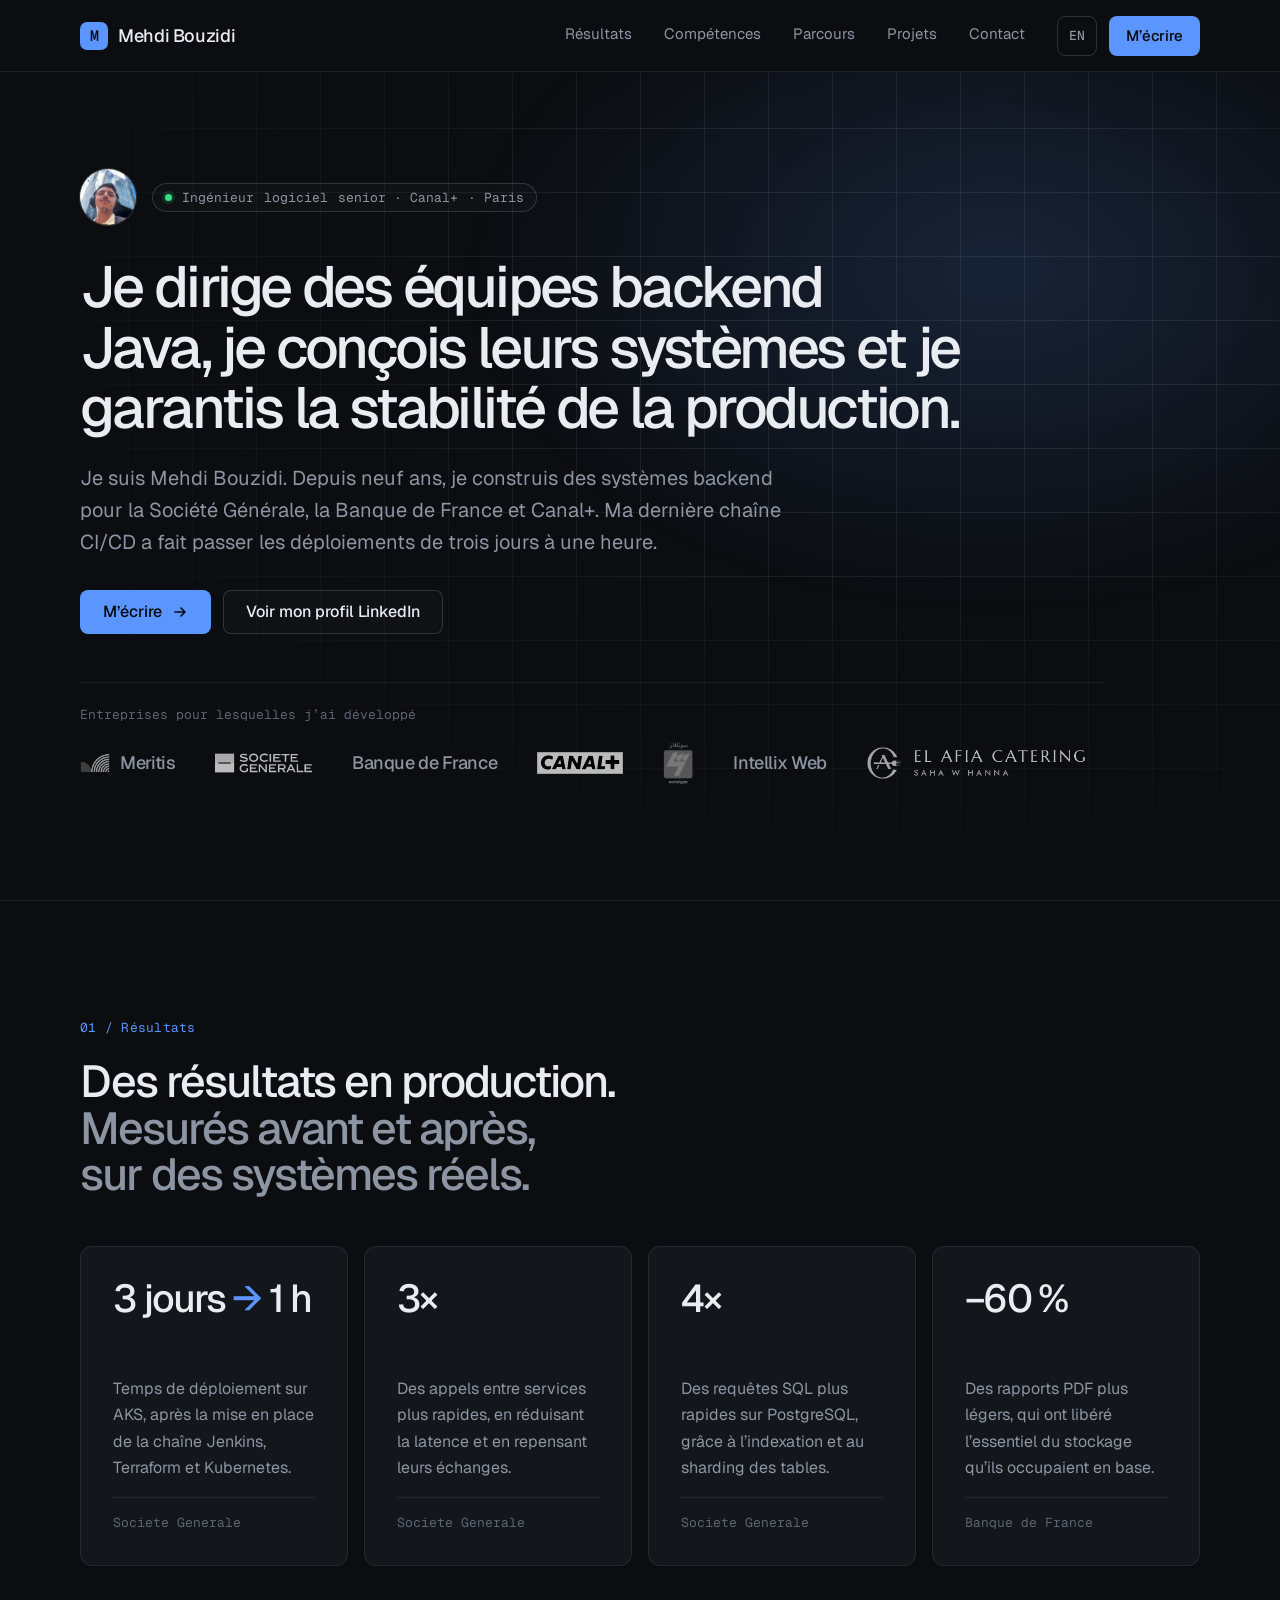
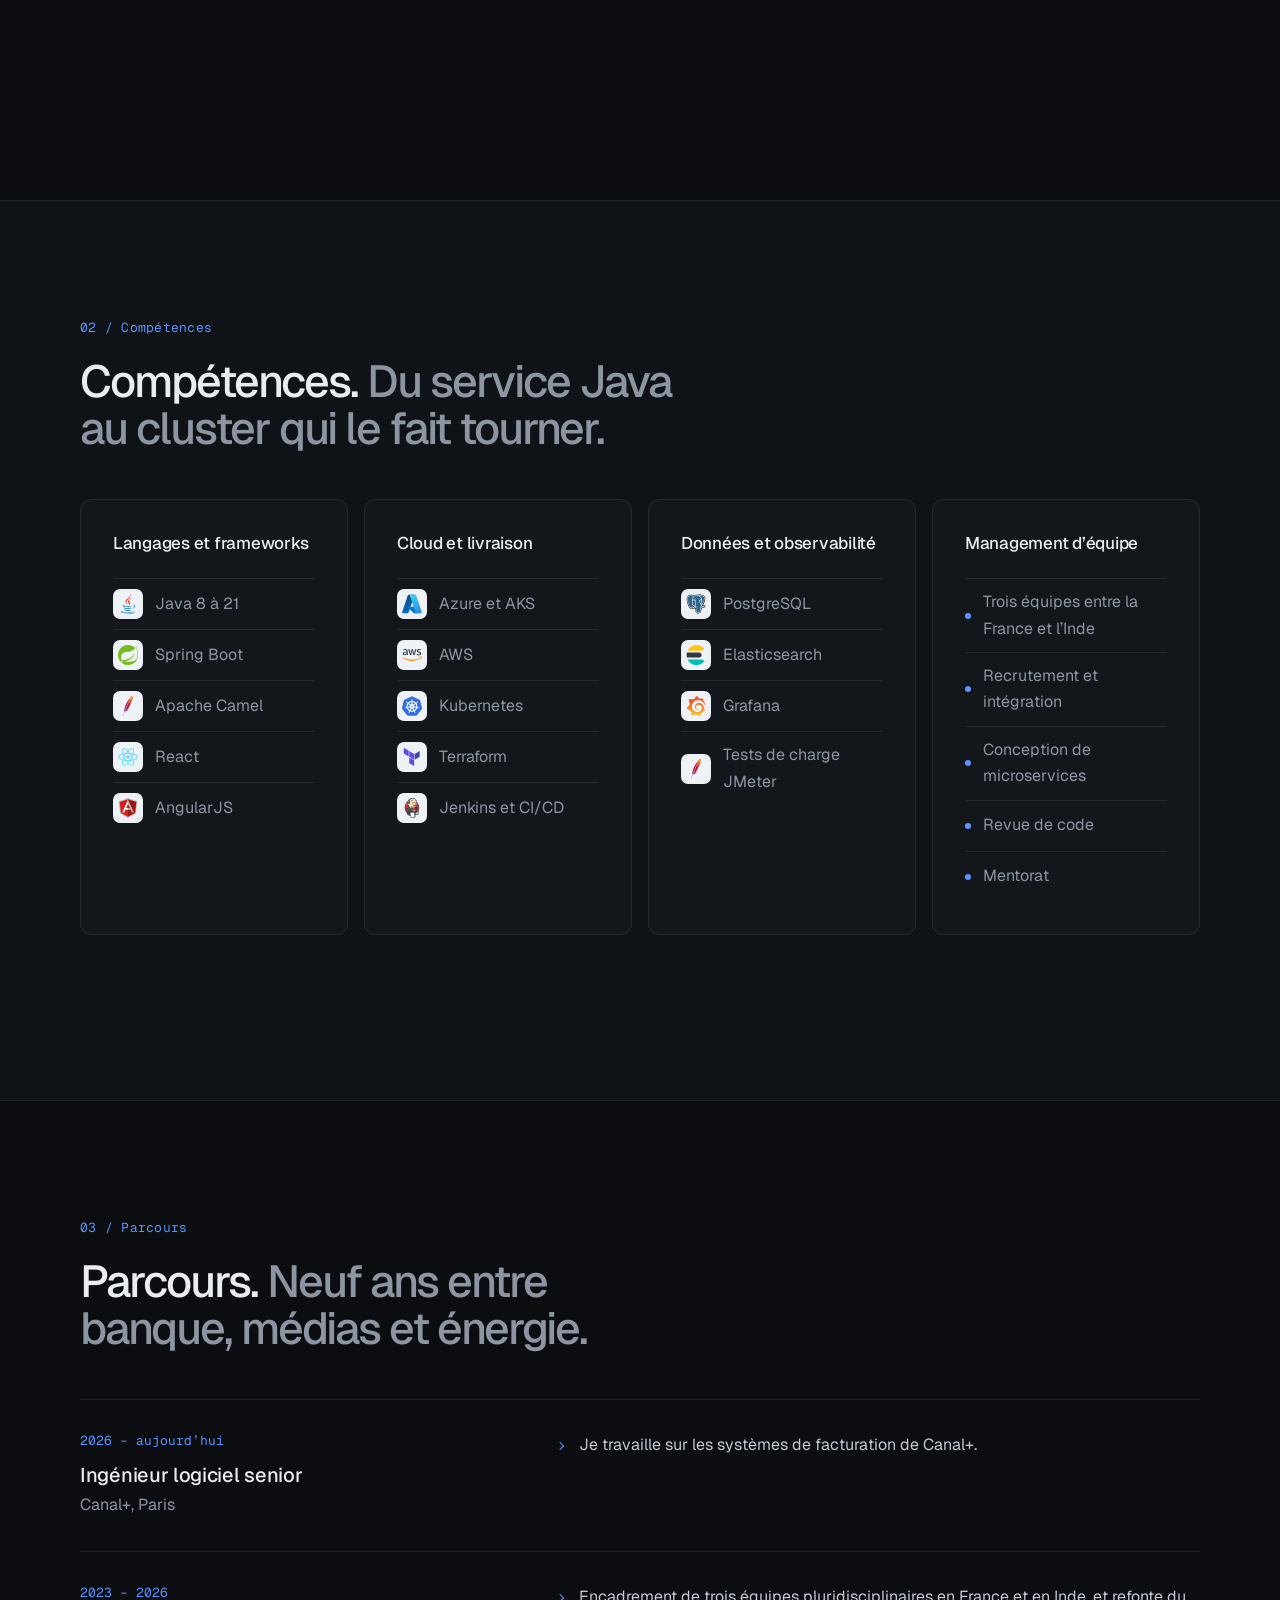
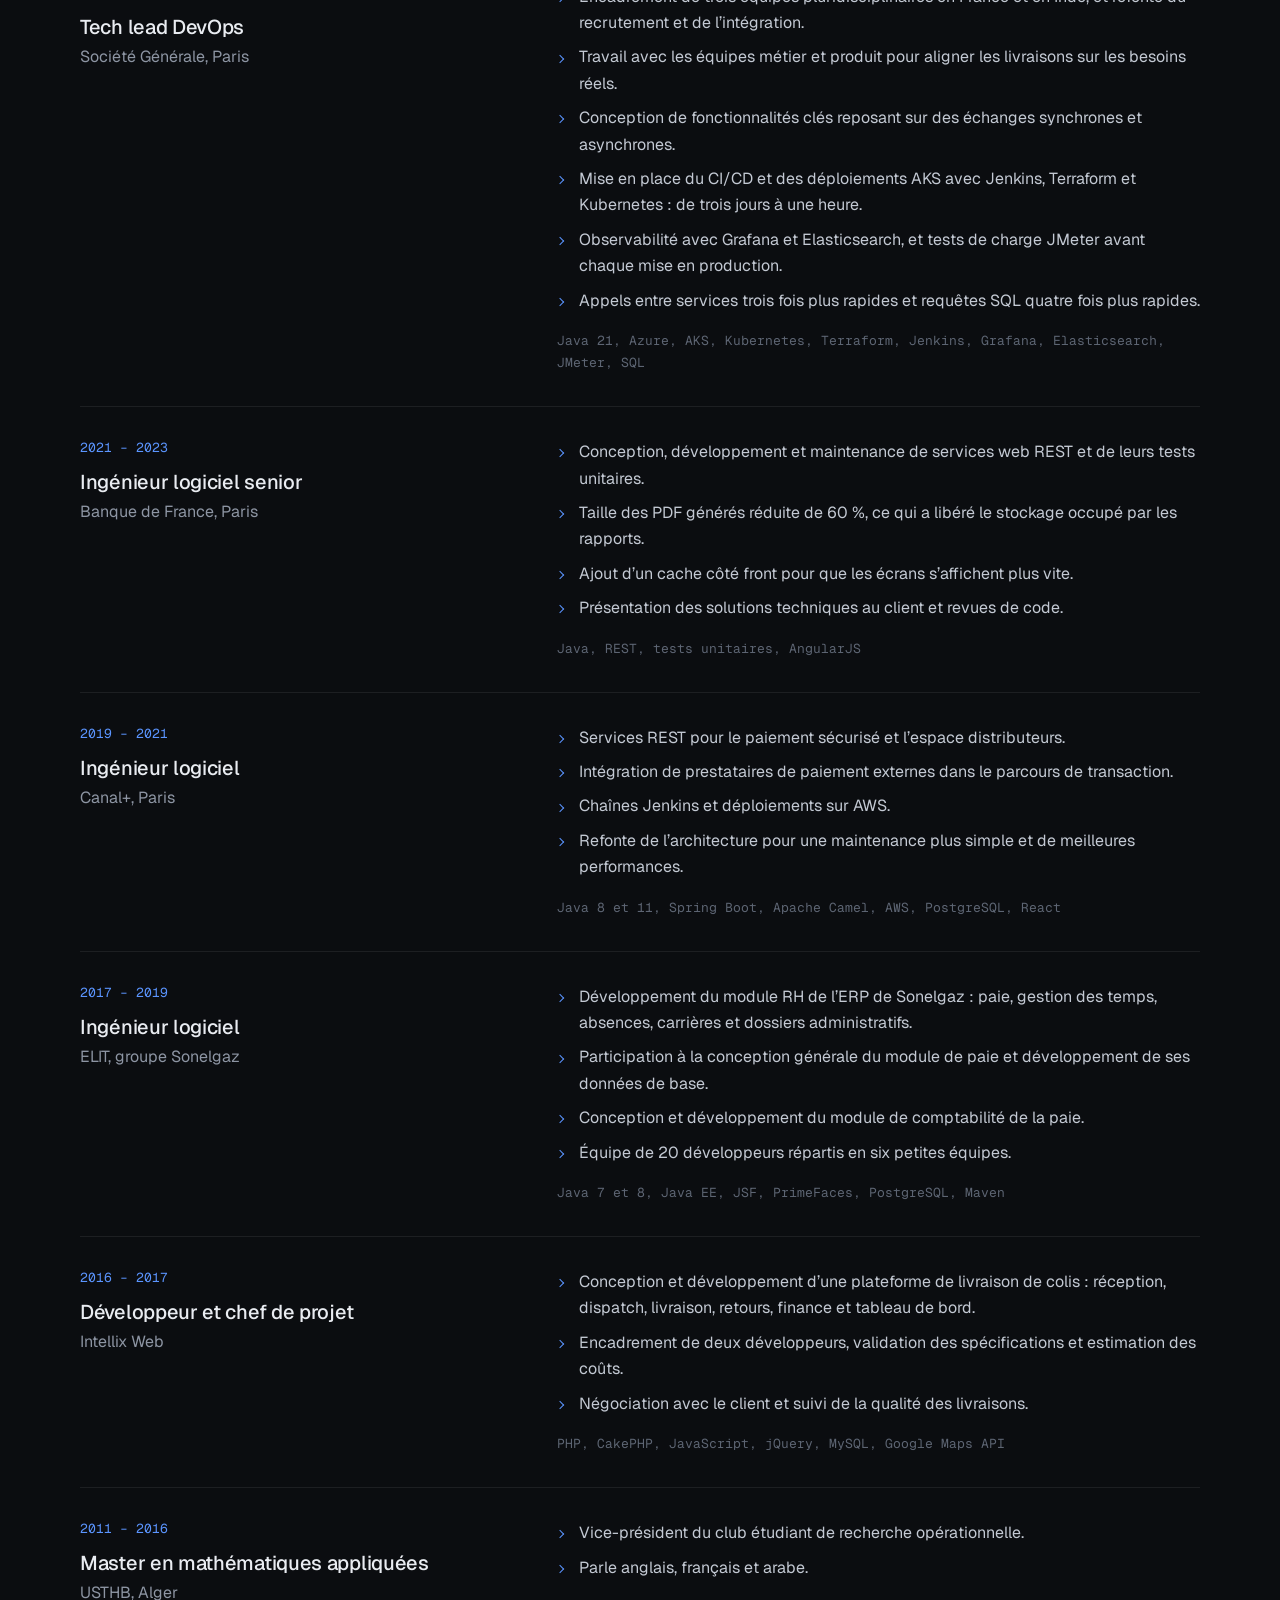
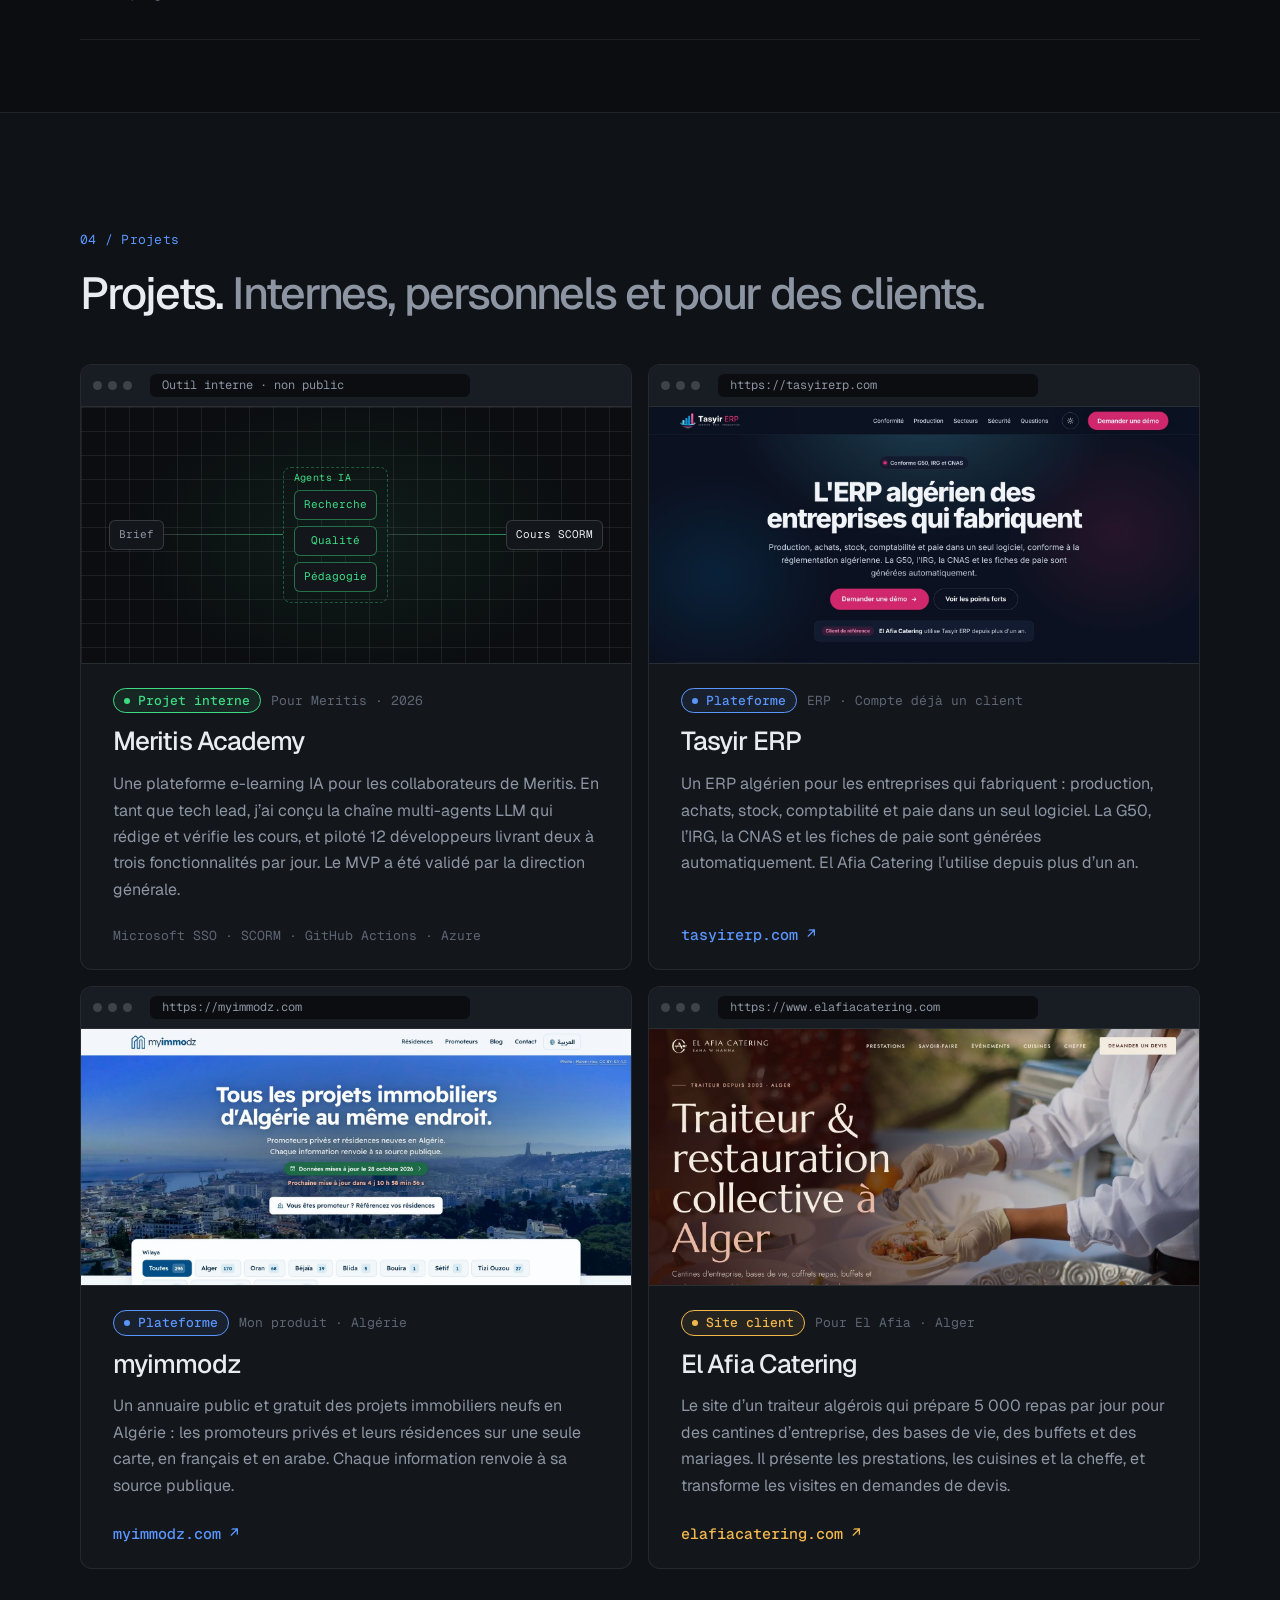
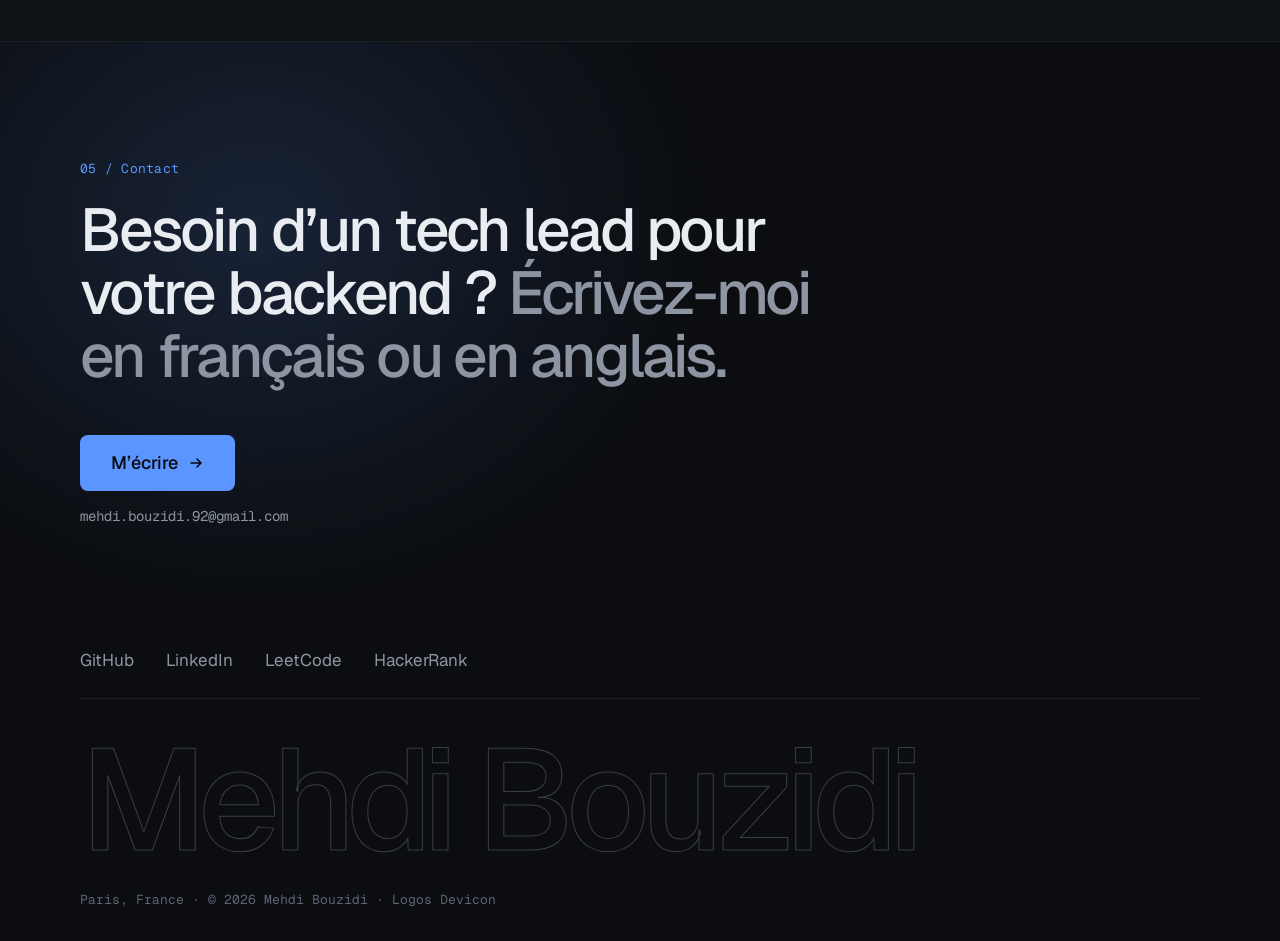
==== commit ac01033b: "Say Tasyir ERP already has a client Co-Authored-By: Claude Sonnet 5.5 <noreply@anthropic.com> Claude" ====
--- a/fr/index.html
+++ b/fr/index.html
@@ -449,7 +449,7 @@
               <img src="../assets/projects/tasyir-erp.jpg" width="1680" height="1050" alt="Page d&rsquo;accueil de Tasyir ERP, un ERP algérien pour la production et la paie" loading="lazy">
             </a>
             <div class="project__text">
-              <p class="project__meta"><span class="tag tag--platform">Plateforme</span>ERP &middot; Algérie</p>
+              <p class="project__meta"><span class="tag tag--platform">Plateforme</span>ERP &middot; Compte déjà un client</p>
               <h3>Tasyir ERP</h3>
               <p>Un ERP algérien pour les entreprises qui fabriquent : production, achats, stock, comptabilité et paie dans un seul logiciel. La G50, l&rsquo;IRG, la CNAS et les fiches de paie sont générées automatiquement. El Afia Catering l&rsquo;utilise depuis plus d&rsquo;un an.</p>
               <p class="project__link"><a class="link" href="https://tasyirerp.com/" target="_blank" rel="noopener">tasyirerp.com <span aria-hidden="true">&nearr;</span></a></p>
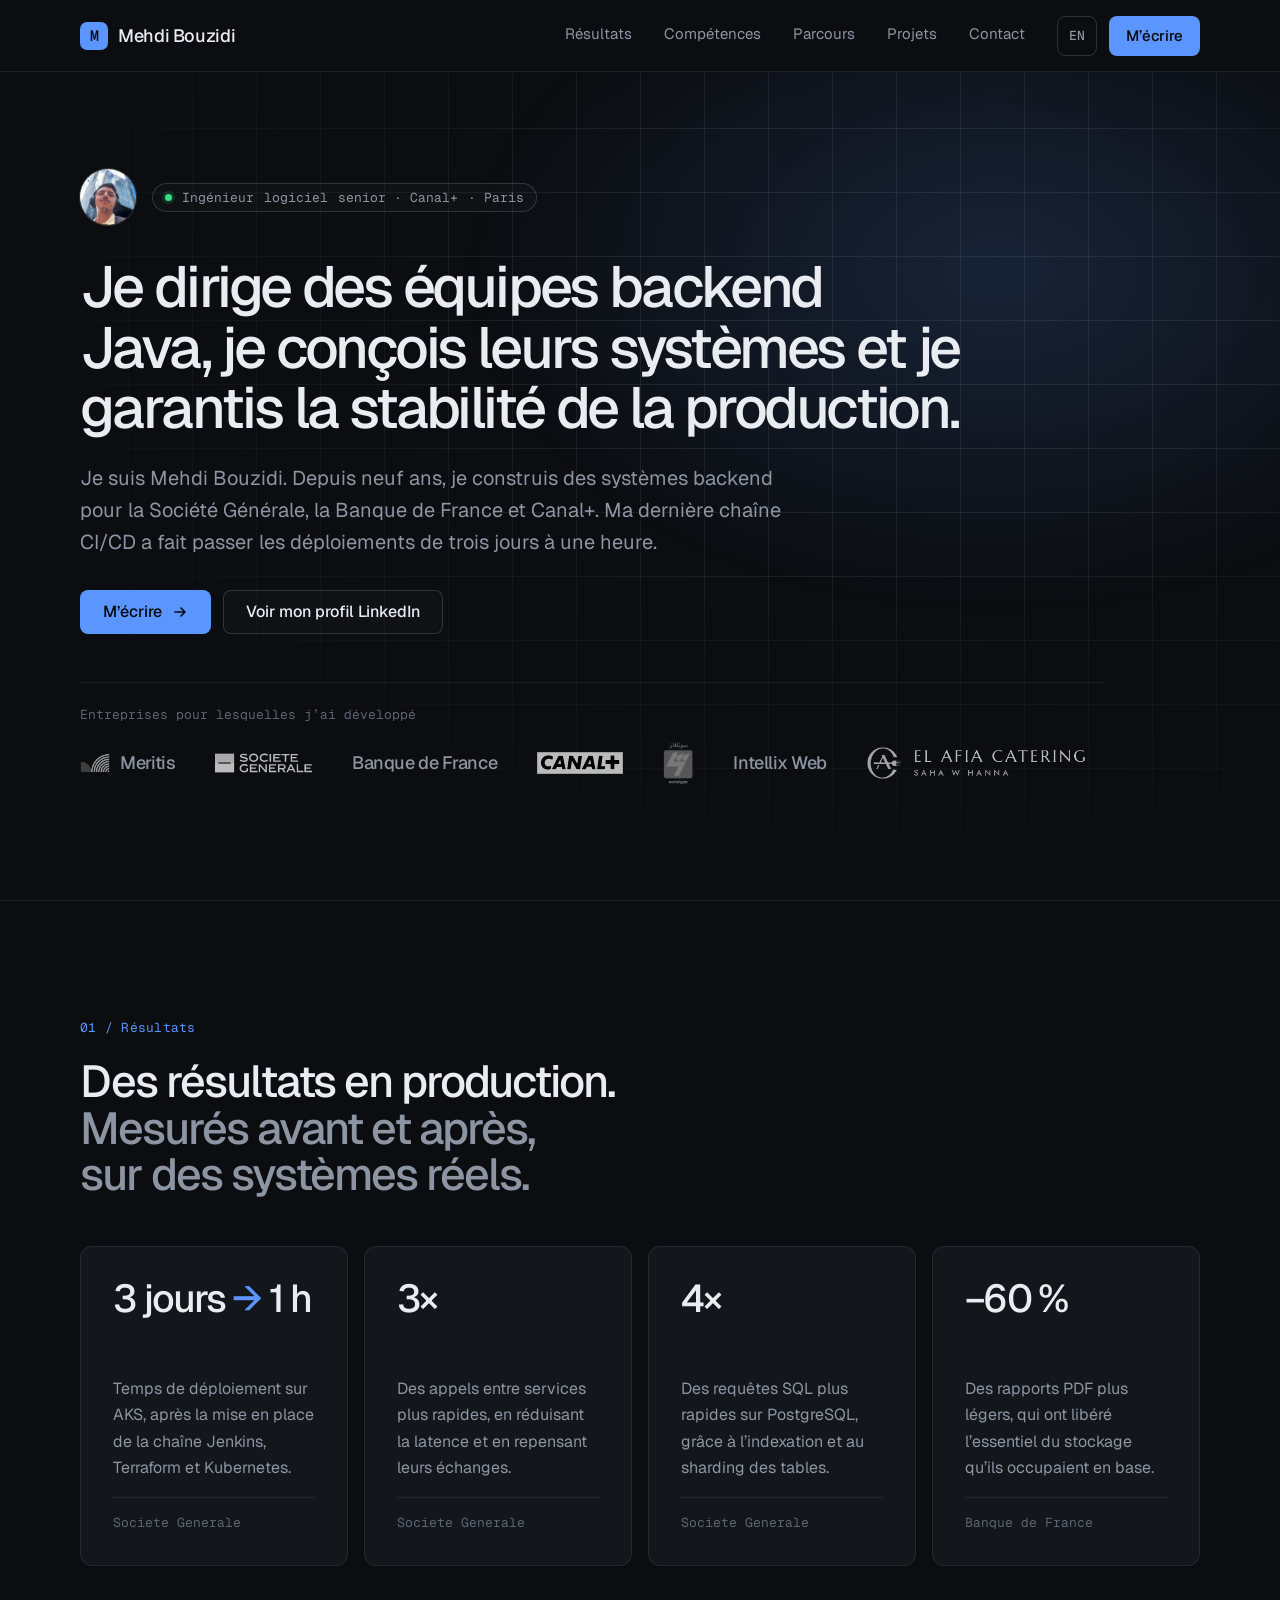
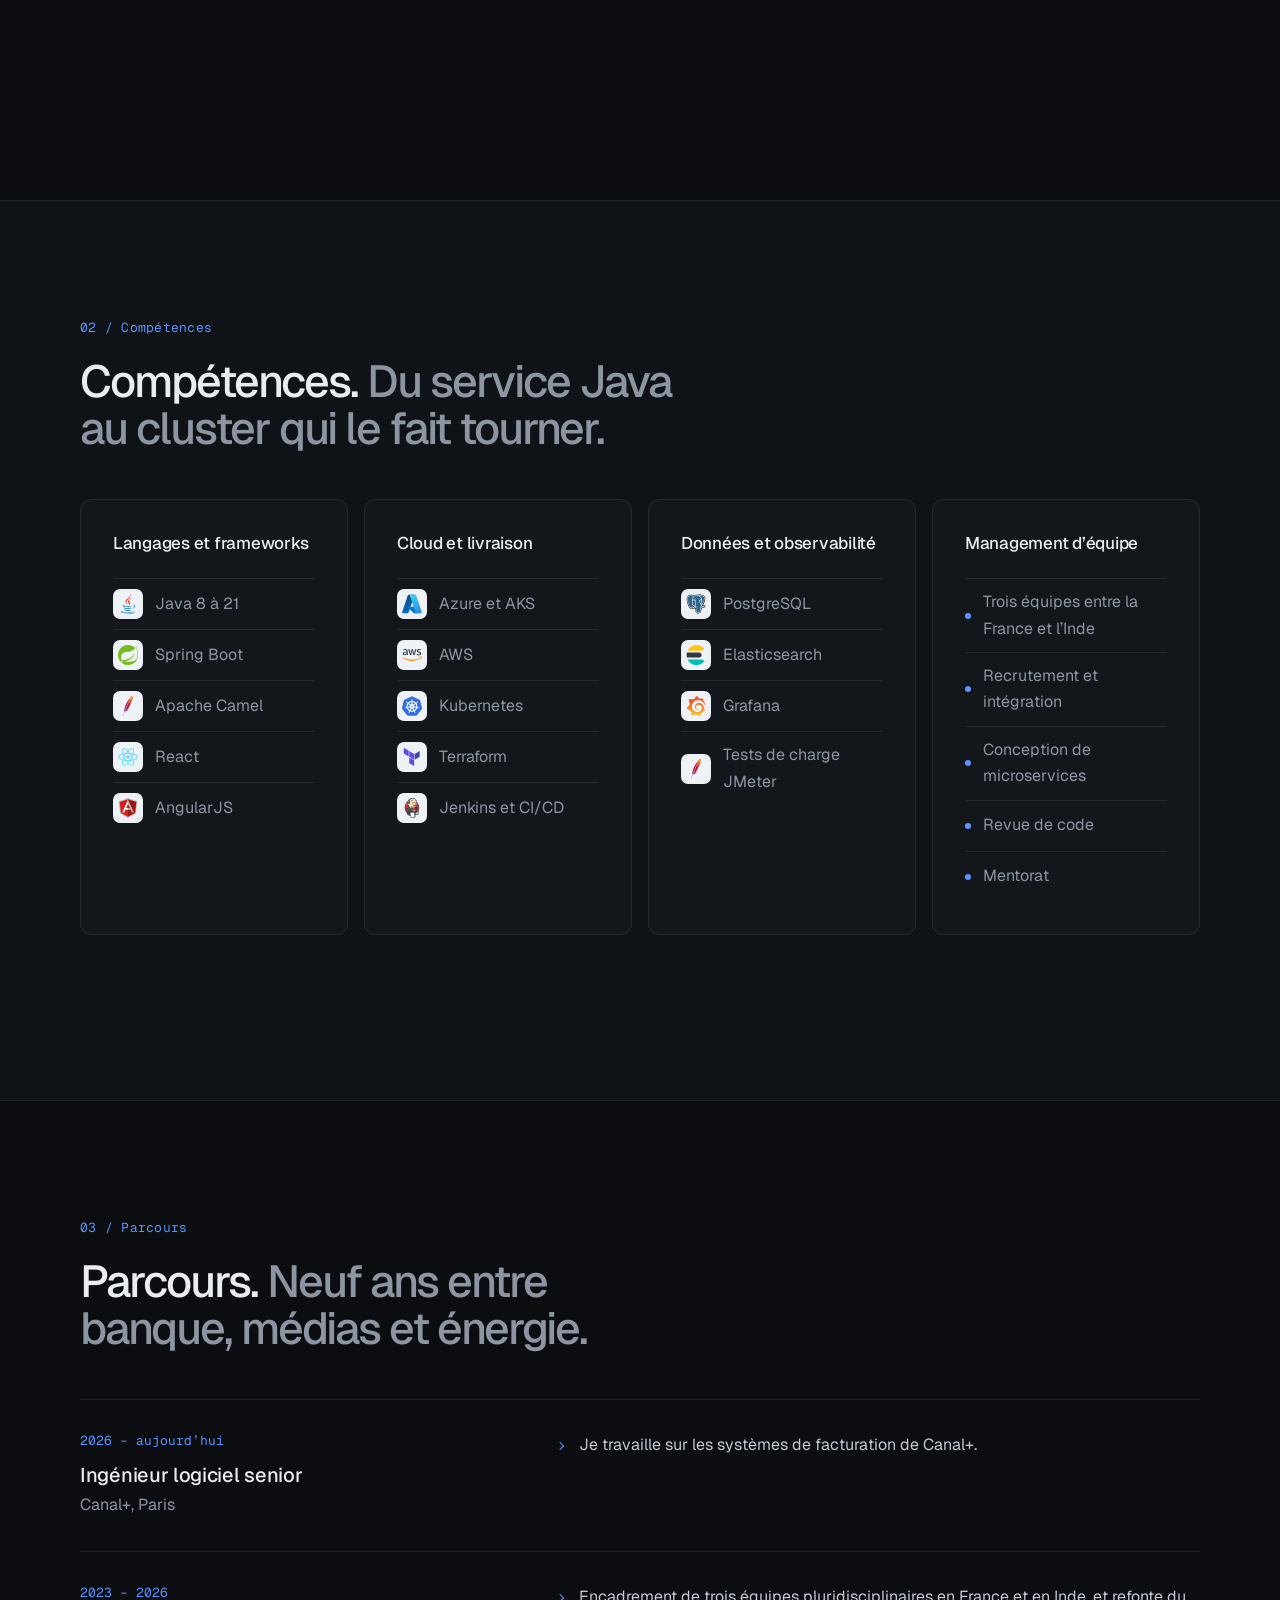
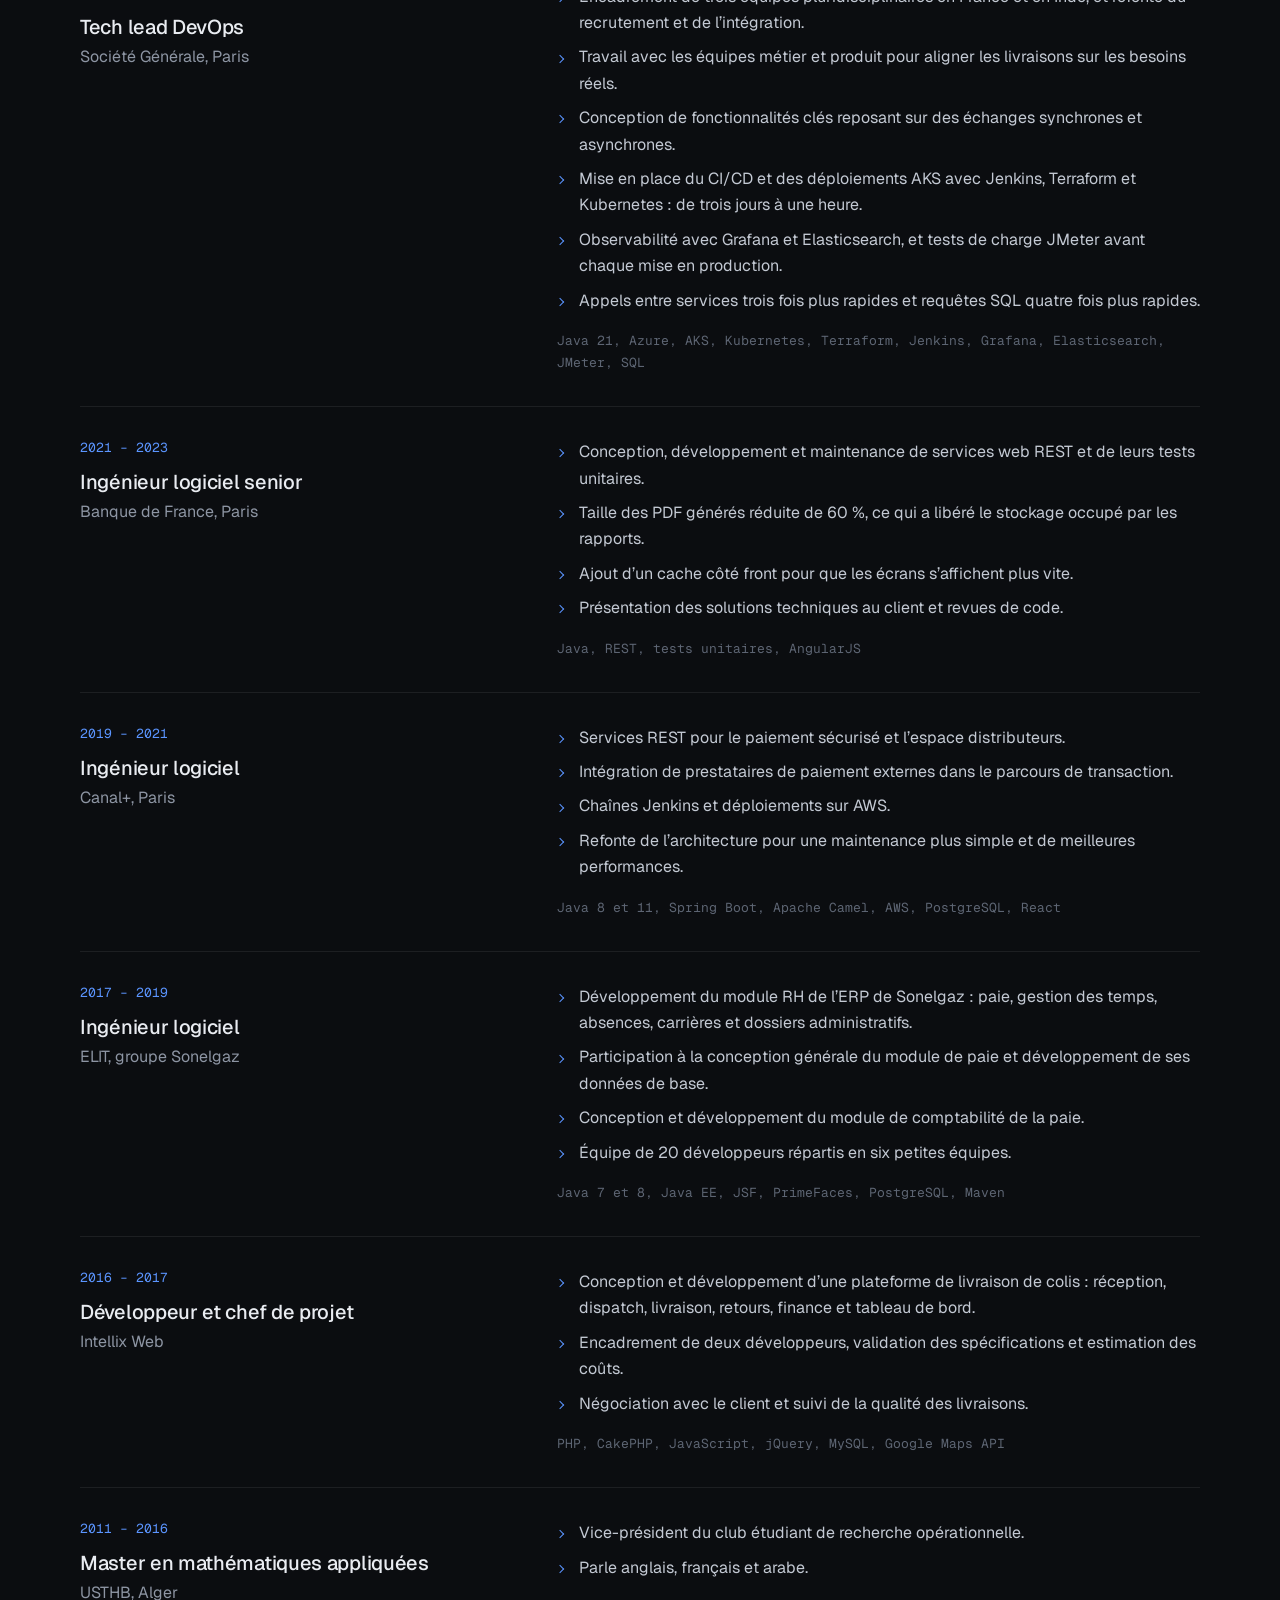
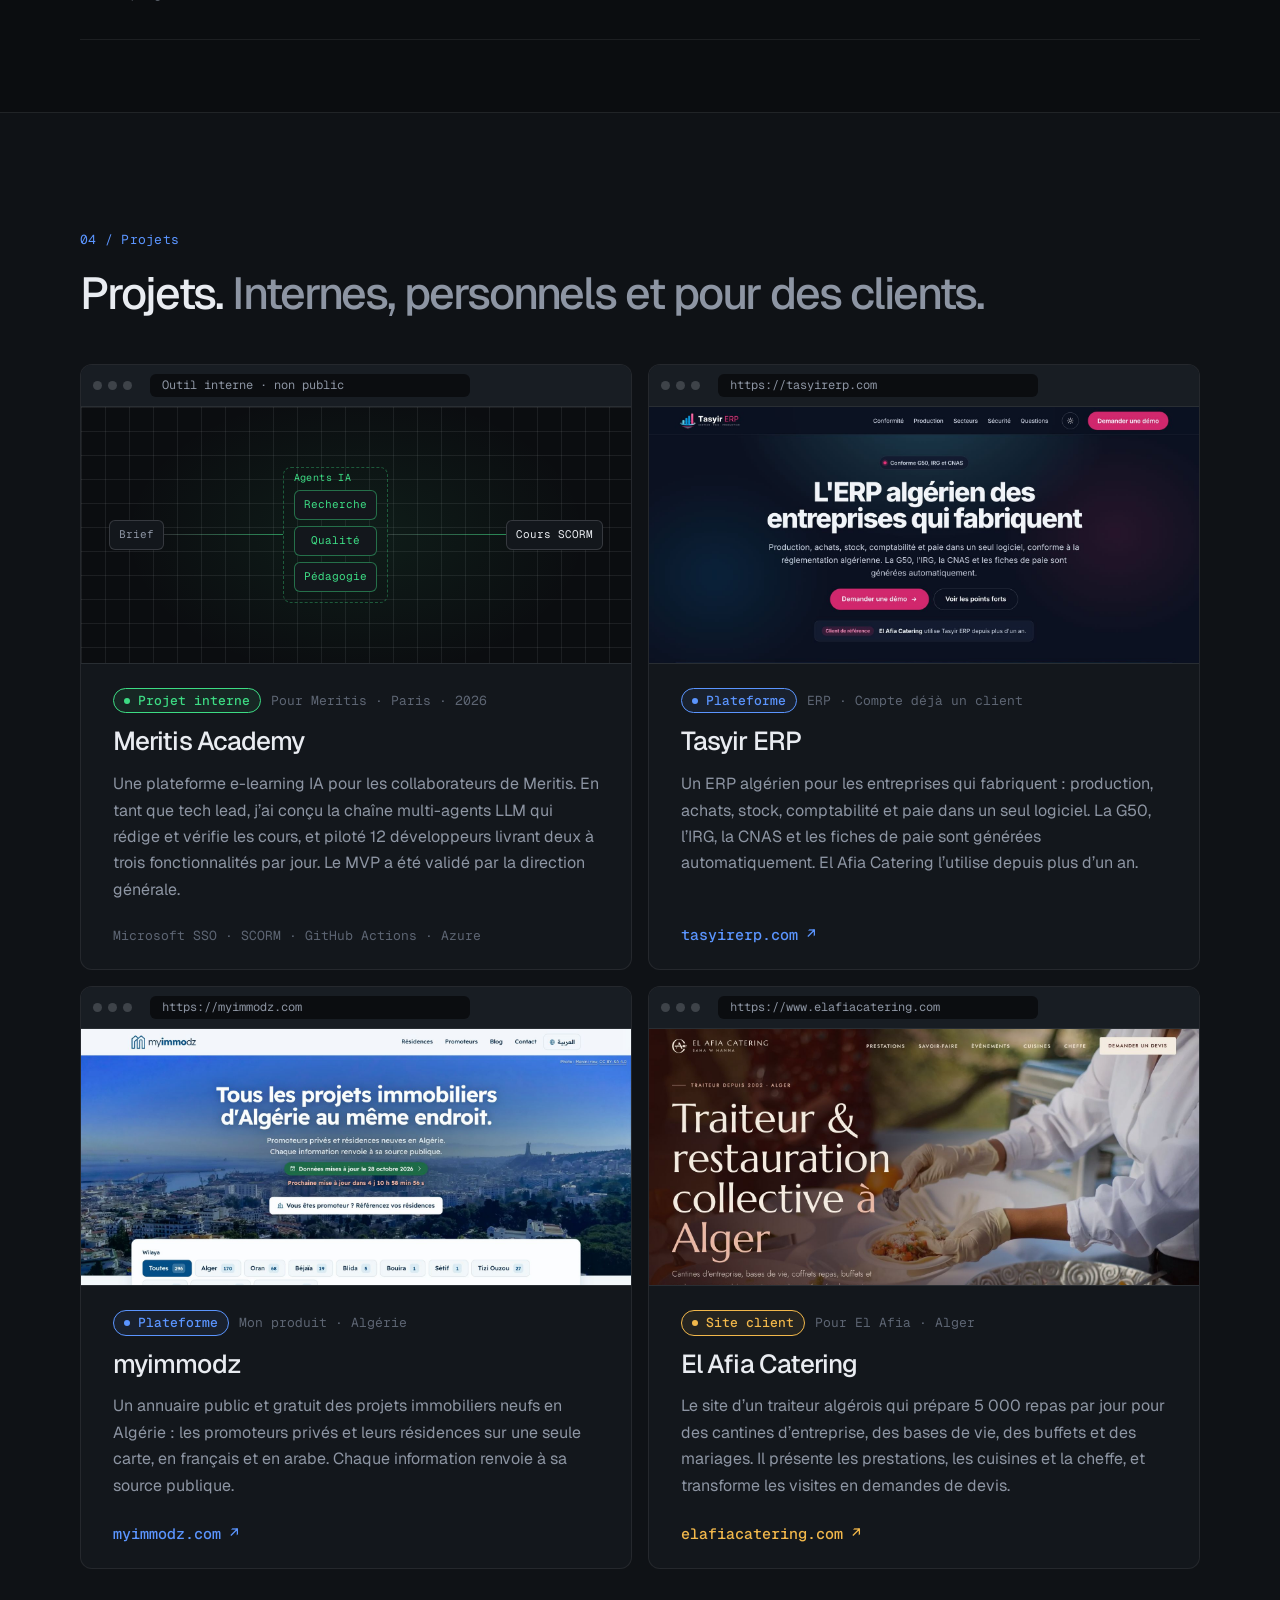
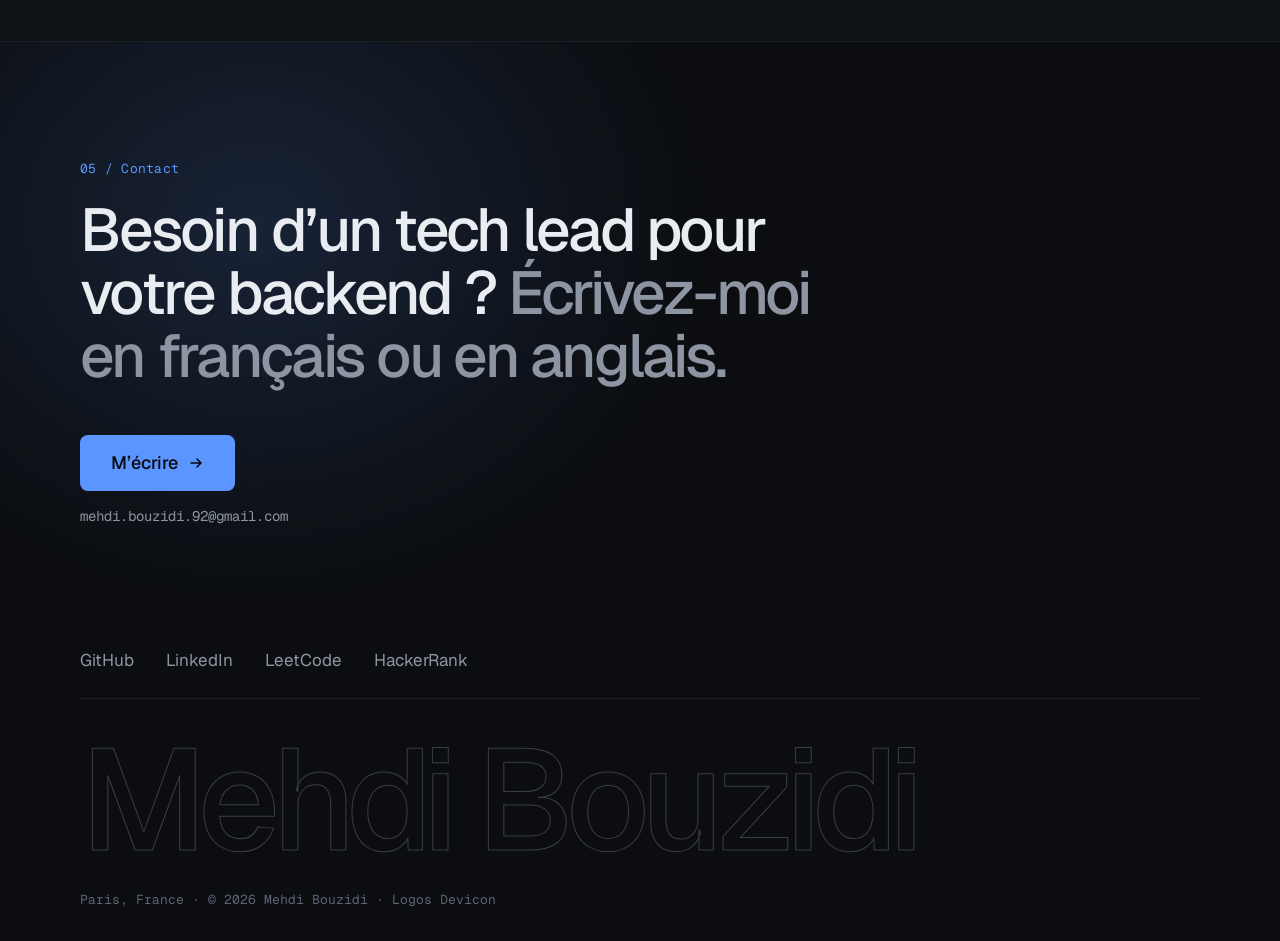
==== commit 722adcfe: "Add Paris to the Meritis Academy card Co-Authored-By: Claude Sonnet 5.5 <noreply@anthropic.com> Clau" ====
--- a/fr/index.html
+++ b/fr/index.html
@@ -437,7 +437,7 @@
               </div>
             </div>
             <div class="project__text">
-              <p class="project__meta"><span class="tag tag--internal">Projet interne</span>Pour Meritis &middot; 2026</p>
+              <p class="project__meta"><span class="tag tag--internal">Projet interne</span>Pour Meritis &middot; Paris &middot; 2026</p>
               <h3>Meritis Academy</h3>
               <p>Une plateforme e-learning IA pour les collaborateurs de Meritis. En tant que tech lead, j&rsquo;ai conçu la chaîne multi-agents LLM qui rédige et vérifie les cours, et piloté 12 développeurs livrant deux à trois fonctionnalités par jour. Le MVP a été validé par la direction générale.</p>
               <p class="project__link project__link--muted">Microsoft SSO &middot; SCORM &middot; GitHub Actions &middot; Azure</p>
